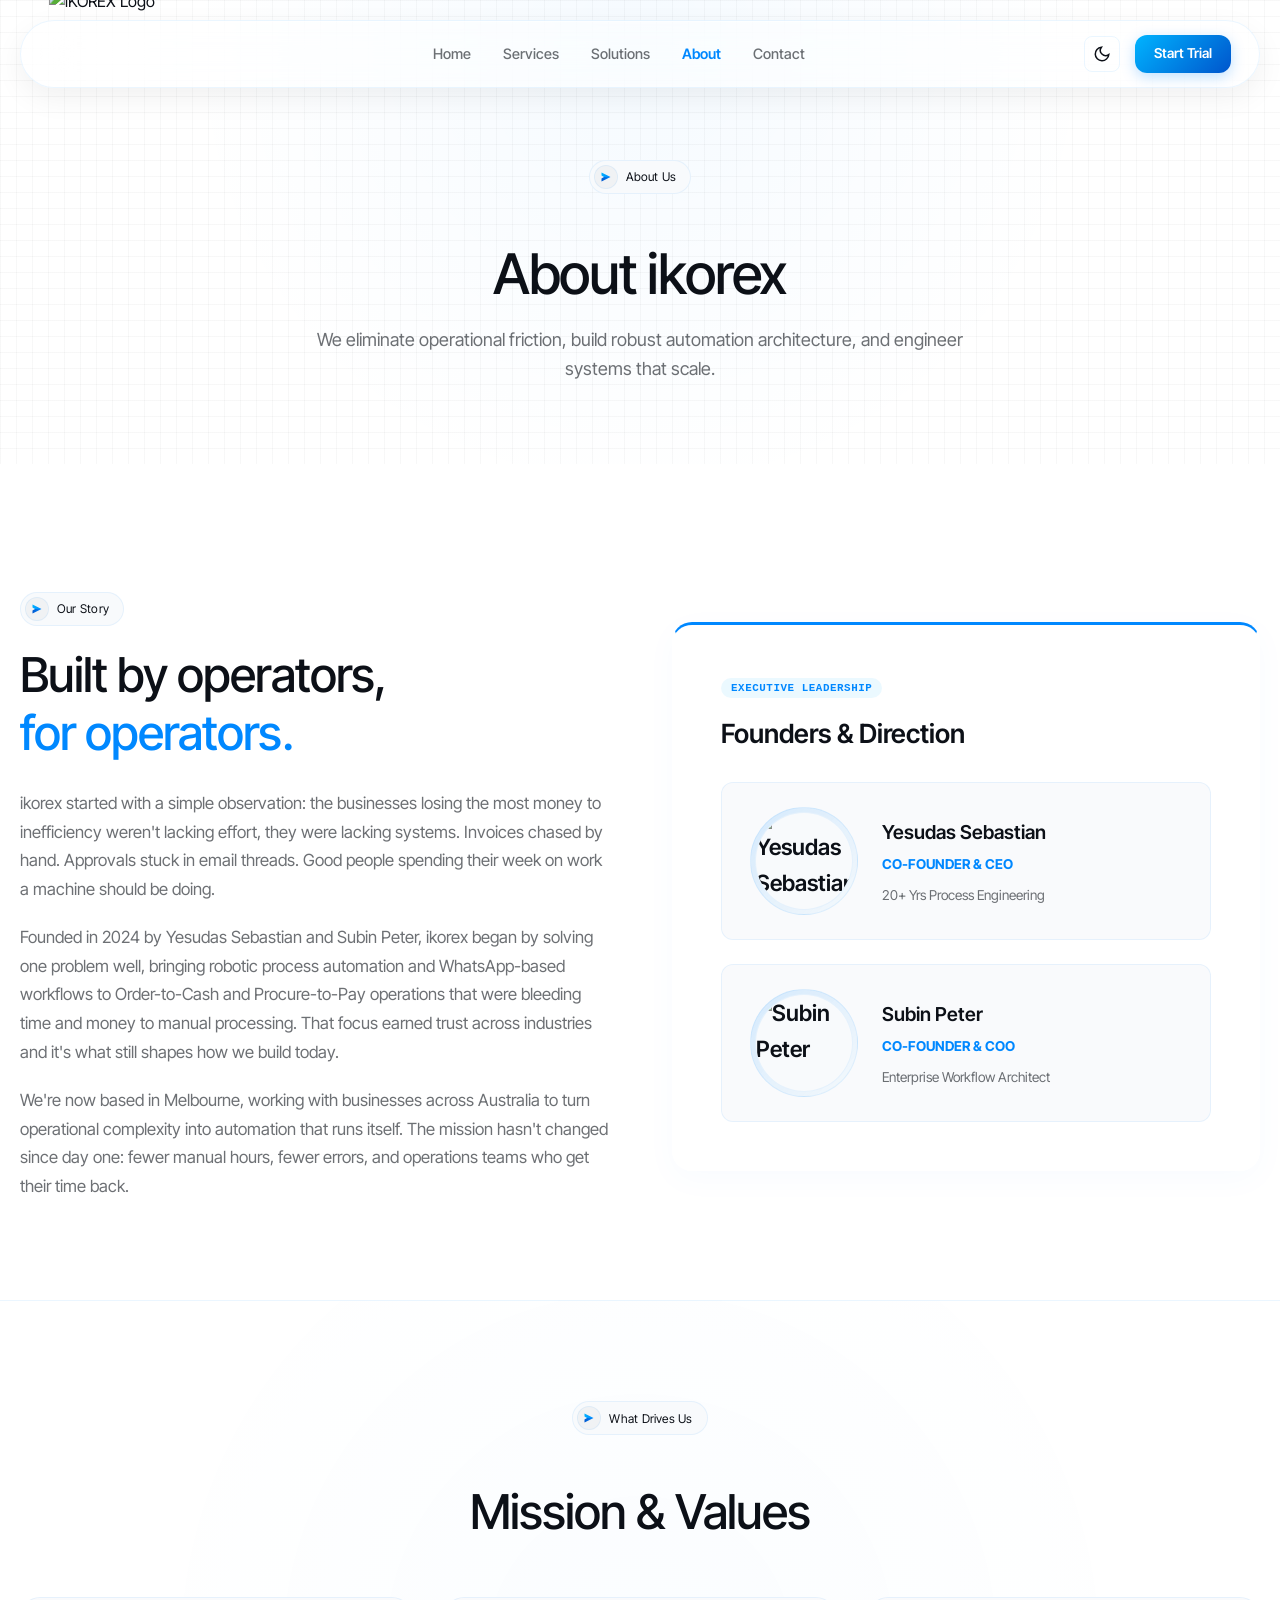
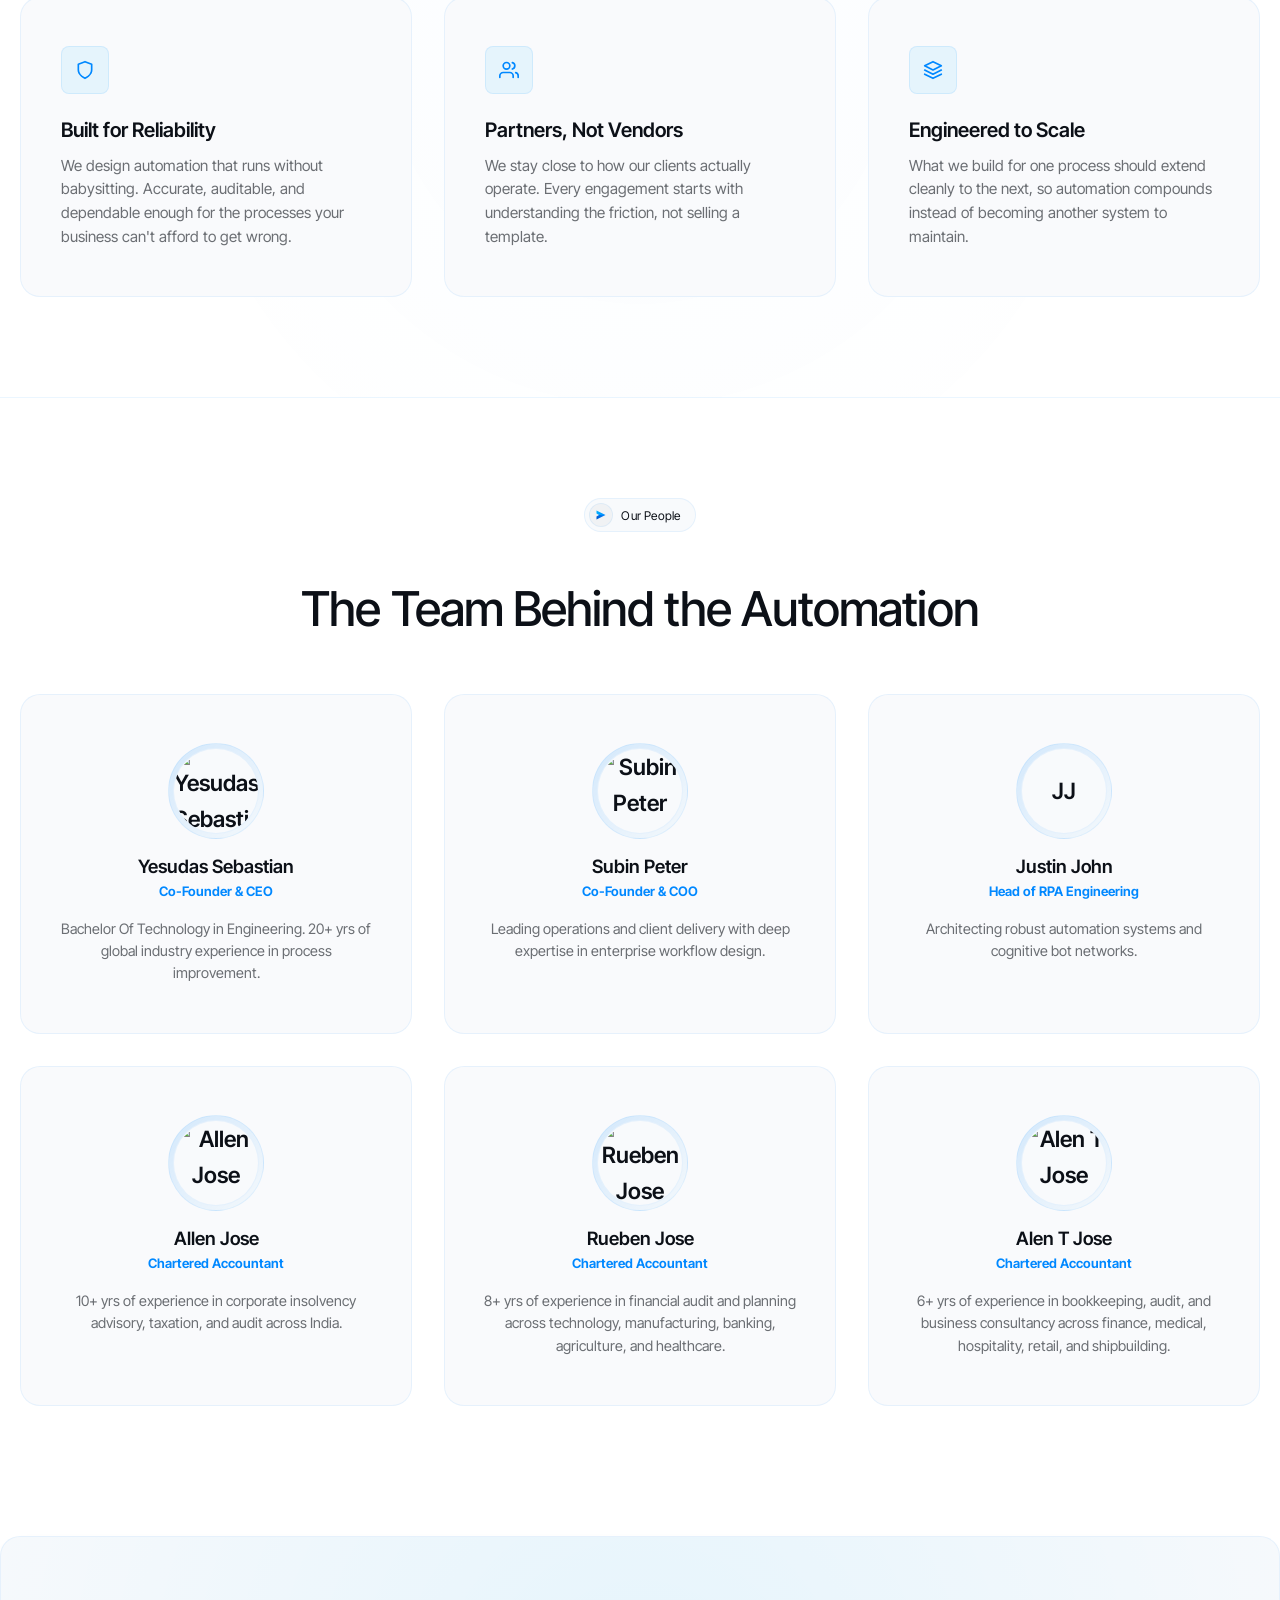
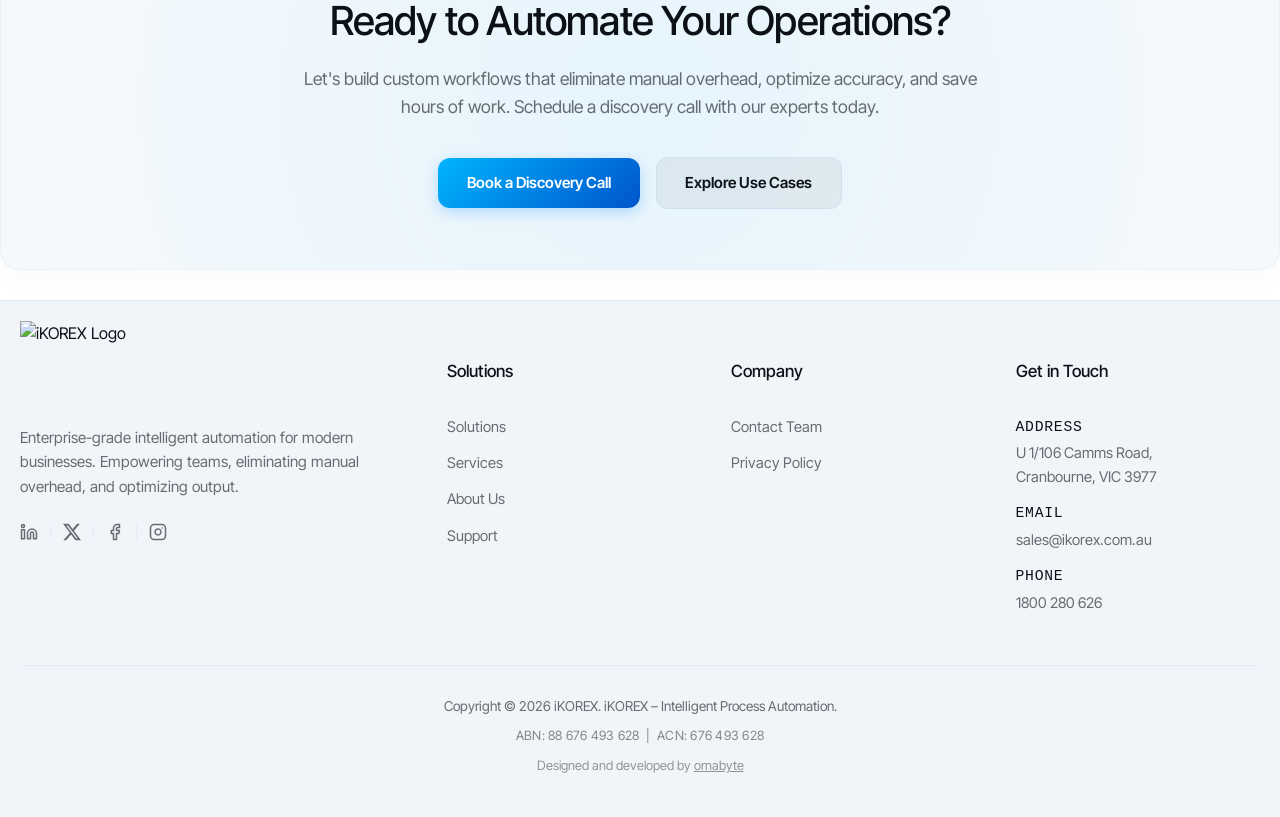
==== about.html @ c31c1534 "social linkes added" ====
<!DOCTYPE html>
<html lang="en">

<head>
  <meta charset="UTF-8">
  <meta name="viewport" content="width=device-width, initial-scale=1.0">
  <title>iKOREX | About Us</title>
  <meta name="description"
    content="Discover ikorex's mission, values, and the expert engineering and accounting team building next-generation operational automation in Melbourne.">

  <!-- Inter Tight & Google Fonts -->
  <link rel="preconnect" href="https://fonts.googleapis.com">
  <link rel="preconnect" href="https://fonts.gstatic.com" crossorigin>
  <link
    href="https://fonts.googleapis.com/css2?family=Inter+Tight:ital,wght@0,100..900;1,100..900&family=IBM+Plex+Mono:wght@300;400;500;600;700&display=swap"
    rel="stylesheet">

  <!-- Global Stylesheet -->
  <link rel="stylesheet" href="style.css">
</head>

<body class="antialiased">
  <script>
    (function() {
      try {
        const theme = localStorage.getItem('theme');
        if (theme === 'dark') {
          document.body.classList.add('dark-theme');
        }
      } catch (e) {}
    })();
  </script>

  <!-- Navigation Bar -->
  <header class="navbar">
    <div class="navbar-container">
      <a href="index.html" class="logo">
        <img class="logo-img" src="logo.png" alt="iKOREX Logo">
      </a>

      <!-- Nav Links -->
      <nav class="nav-links">
        <a href="index.html#hero">Home</a>
        <a href="services.html">Services</a>
        <a href="solutions.html">Solutions</a>
        <a href="about.html" class="active">About</a>
        <a href="contact.html">Contact</a>
        <div class="mobile-cta">
          <a href="index.html#get-started" class="btn btn-primary btn-sm">Start Trial</a>
        </div>
      </nav>

      <!-- Right CTA & Theme Toggle -->
      <div class="nav-cta">
        <button class="theme-toggle-btn" id="themeToggleBtn" aria-label="Toggle theme">
          <svg class="sun-icon" viewBox="0 0 24 24" width="18" height="18" fill="none" stroke="currentColor"
            stroke-width="2">
            <circle cx="12" cy="12" r="5"></circle>
            <line x1="12" y1="1" x2="12" y2="3"></line>
            <line x1="12" y1="21" x2="12" y2="23"></line>
            <line x1="4.22" y1="4.22" x2="5.64" y2="5.64"></line>
            <line x1="18.36" y1="18.36" x2="19.78" y2="19.78"></line>
            <line x1="1" y1="12" x2="3" y2="12"></line>
            <line x1="21" y1="12" x2="23" y2="12"></line>
            <line x1="4.22" y1="19.78" x2="5.64" y2="18.36"></line>
            <line x1="18.36" y1="5.64" x2="19.78" y2="4.22"></line>
          </svg>
          <svg class="moon-icon" viewBox="0 0 24 24" width="18" height="18" fill="none" stroke="currentColor"
            stroke-width="2">
            <path d="M21 12.79A9 9 0 1 1 11.21 3 7 7 0 0 0 21 12.79z"></path>
          </svg>
        </button>
        <a href="index.html#get-started" class="btn btn-primary btn-sm">Start Trial</a>
      </div>

      <!-- Mobile menu trigger -->
      <button class="mobile-menu-btn" aria-label="Toggle menu" id="mobileMenuBtn">
        <svg viewBox="0 0 24 24" width="24" height="24" fill="none" stroke="currentColor" stroke-width="2">
          <line x1="3" y1="12" x2="21" y2="12"></line>
          <line x1="3" y1="6" x2="21" y2="6"></line>
          <line x1="3" y1="18" x2="21" y2="18"></line>
        </svg>
      </button>
    </div>
  </header>

  <!-- Section 1: Intro Page Header -->
  <section class="about-hero-section"
    style="padding: 160px 20px 80px 20px; text-align: center; position: relative; overflow: hidden; background: radial-gradient(circle at 50% 10%, rgba(0, 136, 255, 0.04) 0%, transparent 60%);">
    <div class="grid-overlay"></div>
    <div class="section-container" style="position: relative; z-index: 2;">
      <!-- Custom Badge -->
      <div style="margin-bottom: 24px;">
        <div class="custom-badge">
          <span class="badge-icon-wrapper">
            <svg viewBox="0 0 24 24" fill="none" class="badge-svg">
              <defs>
                <linearGradient id="logo-icon-grad-top-about" x1="3" y1="3" x2="21" y2="12"
                  gradientUnits="userSpaceOnUse">
                  <stop offset="0%" stop-color="#00b4ff" />
                  <stop offset="100%" stop-color="#0088ff" />
                </linearGradient>
                <linearGradient id="logo-icon-grad-bottom-about" x1="3" y1="21" x2="21" y2="12"
                  gradientUnits="userSpaceOnUse">
                  <stop offset="0%" stop-color="#0055cc" />
                  <stop offset="100%" stop-color="#0088ff" />
                </linearGradient>
              </defs>
              <path d="M3 3 L21 12 L8 12 L3 9 Z" fill="url(#logo-icon-grad-top-about)" />
              <path d="M3 21 L21 12 L8 12 L3 15 Z" fill="url(#logo-icon-grad-bottom-about)" />
            </svg>
          </span>
          <span class="badge-text">About Us</span>
        </div>
      </div>
      <h1 class="section-title"
        style="margin: 0 auto 20px auto; font-size: 3.5rem; line-height: 1.15; max-width: 900px;">About ikorex</h1>
      <p class="section-subtitle" style="max-width: 680px; margin: 0 auto; font-size: 1.125rem; line-height: 1.6;">
        We eliminate operational friction, build robust automation architecture, and engineer systems that scale.
      </p>
    </div>
  </section>

  <!-- Section 2: Our Story (2-Column Layout) -->
  <section class="story-section" style="padding: 80px 20px 100px 20px;">
    <div class="section-container story-split-grid">
      <!-- Left Column: Story text -->
      <div>
        <div class="custom-badge" style="margin-bottom: 20px;">
          <span class="badge-icon-wrapper">
            <svg viewBox="0 0 24 24" fill="none" class="badge-svg">
              <path d="M3 3 L21 12 L8 12 L3 9 Z" fill="url(#logo-icon-grad-top-about)" />
              <path d="M3 21 L21 12 L8 12 L3 15 Z" fill="url(#logo-icon-grad-bottom-about)" />
            </svg>
          </span>
          <span class="badge-text">Our Story</span>
        </div>
        <h2 class="section-title" style="margin-bottom: 28px; text-align: left; font-size: 3rem; line-height: 1.2;">
          Built by operators,<br><span class="highlight-blue">for operators.</span>
        </h2>
        <p style="font-size: 1.05rem; line-height: 1.7; color: var(--text-muted); margin-bottom: 20px;">
          ikorex started with a simple observation: the businesses losing the most money to inefficiency weren't lacking
          effort, they were lacking systems. Invoices chased by hand. Approvals stuck in email threads. Good people
          spending their week on work a machine should be doing.
        </p>
        <p style="font-size: 1.05rem; line-height: 1.7; color: var(--text-muted); margin-bottom: 20px;">
          Founded in 2024 by Yesudas Sebastian and Subin Peter, ikorex began by solving one problem well, bringing
          robotic process automation and WhatsApp-based workflows to Order-to-Cash and Procure-to-Pay operations that
          were bleeding time and money to manual processing. That focus earned trust across industries and it's what
          still shapes how we build today.
        </p>
        <p style="font-size: 1.05rem; line-height: 1.7; color: var(--text-muted); margin-bottom: 0;">
          We're now based in Melbourne, working with businesses across Australia to turn operational complexity into
          automation that runs itself. The mission hasn't changed since day one: fewer manual hours, fewer errors, and
          operations teams who get their time back.
        </p>
      </div>

      <!-- Right Column: Founders card widget -->
      <div class="founders-widget-card">
        <div style="margin-bottom: 20px;">
          <span class="status-badge success"
            style="font-size: 0.68rem; font-weight: 700; letter-spacing: 0.05em; padding: 4px 10px; border-radius: 50px; background-color: var(--accent-blue-glow); color: var(--accent-orange); text-transform: uppercase;">
            Executive Leadership
          </span>
        </div>
        <h3 class="founders-widget-title">Founders & Direction</h3>
        <div class="founders-list">
          <!-- Founder 1 -->
          <div class="founder-row-item">
            <div class="avatar-ring-wrapper">
              <div class="avatar-circle-inner" style="overflow: hidden; padding: 0;">
                <img src="assets/images/Team/yesudas_sebastian.jpg" alt="Yesudas Sebastian"
                  style="width: 100%; height: 100%; object-fit: cover;">
              </div>
            </div>
            <div class="founder-info">
              <div class="founder-name">Yesudas Sebastian</div>
              <div class="founder-role">Co-Founder & CEO</div>
              <div class="founder-desc-meta">20+ Yrs Process Engineering</div>
            </div>
          </div>
          <!-- Founder 2 -->
          <div class="founder-row-item">
            <div class="avatar-ring-wrapper">
              <div class="avatar-circle-inner" style="overflow: hidden; padding: 0;">
                <img src="assets/images/Team/subin_peter.png" alt="Subin Peter"
                  style="width: 100%; height: 100%; object-fit: cover;">
              </div>
            </div>
            <div class="founder-info">
              <div class="founder-name">Subin Peter</div>
              <div class="founder-role">Co-Founder & COO</div>
              <div class="founder-desc-meta">Enterprise Workflow Architect</div>
            </div>
          </div>
        </div>
      </div>
    </div>
  </section>

  <!-- Section 3: Mission & Values -->
  <section class="values-section"
    style="padding: 100px 20px; background: radial-gradient(circle at 50% 50%, rgba(0, 136, 255, 0.02) 0%, transparent 70%); border-top: 1px solid var(--border-color); border-bottom: 1px solid var(--border-color);">
    <div class="section-container">
      <div style="text-align: center; margin-bottom: 24px;">
        <div class="custom-badge">
          <span class="badge-icon-wrapper">
            <svg viewBox="0 0 24 24" fill="none" class="badge-svg">
              <path d="M3 3 L21 12 L8 12 L3 9 Z" fill="url(#logo-icon-grad-top-about)" />
              <path d="M3 21 L21 12 L8 12 L3 15 Z" fill="url(#logo-icon-grad-bottom-about)" />
            </svg>
          </span>
          <span class="badge-text">What Drives Us</span>
        </div>
      </div>
      <h2 class="section-title" style="text-align: center; margin: 0 auto 56px auto; font-size: 3rem; line-height: 1.2;">
        Mission & Values</h2>

      <div class="values-grid">
        <!-- Value 1 -->
        <div class="premium-value-card">
          <div class="value-icon-box">
            <!-- Shield icon -->
            <svg viewBox="0 0 24 24" width="20" height="20" fill="none" stroke="currentColor" stroke-width="2"
              stroke-linecap="round" stroke-linejoin="round">
              <path d="M12 22s8-4 8-10V5l-8-3-8 3v7c0 6 8 10 8 10z"></path>
            </svg>
          </div>
          <h3 class="value-card-title">Built for Reliability</h3>
          <p class="value-card-desc">We design automation that runs without babysitting. Accurate, auditable, and
            dependable enough for the processes your business can't afford to get wrong.</p>
        </div>

        <!-- Value 2 -->
        <div class="premium-value-card">
          <div class="value-icon-box">
            <!-- People icon -->
            <svg viewBox="0 0 24 24" width="20" height="20" fill="none" stroke="currentColor" stroke-width="2"
              stroke-linecap="round" stroke-linejoin="round">
              <path d="M17 21v-2a4 4 0 0 0-4-4H5a4 4 0 0 0-4 4v2"></path>
              <circle cx="9" cy="7" r="4"></circle>
              <path d="M23 21v-2a4 4 0 0 0-3-3.87"></path>
              <path d="M16 3.13a4 4 0 0 1 0 7.75"></path>
            </svg>
          </div>
          <h3 class="value-card-title">Partners, Not Vendors</h3>
          <p class="value-card-desc">We stay close to how our clients actually operate. Every engagement starts with
            understanding the friction, not selling a template.</p>
        </div>

        <!-- Value 3 -->
        <div class="premium-value-card">
          <div class="value-icon-box">
            <!-- Layers icon -->
            <svg viewBox="0 0 24 24" width="20" height="20" fill="none" stroke="currentColor" stroke-width="2"
              stroke-linecap="round" stroke-linejoin="round">
              <polygon points="12 2 2 7 12 12 22 7 12 2"></polygon>
              <polyline points="2 17 12 22 22 17"></polyline>
              <polyline points="2 12 12 17 22 12"></polyline>
            </svg>
          </div>
          <h3 class="value-card-title">Engineered to Scale</h3>
          <p class="value-card-desc">What we build for one process should extend cleanly to the next, so automation
            compounds instead of becoming another system to maintain.</p>
        </div>
      </div>
    </div>
  </section>

  <!-- Section 4: Team Section -->
  <section class="team-section" style="padding: 100px 20px 120px 20px;">
    <div class="section-container">
      <div style="text-align: center; margin-bottom: 24px;">
        <div class="custom-badge">
          <span class="badge-icon-wrapper">
            <svg viewBox="0 0 24 24" fill="none" class="badge-svg">
              <path d="M3 3 L21 12 L8 12 L3 9 Z" fill="url(#logo-icon-grad-top-about)" />
              <path d="M3 21 L21 12 L8 12 L3 15 Z" fill="url(#logo-icon-grad-bottom-about)" />
            </svg>
          </span>
          <span class="badge-text">Our People</span>
        </div>
      </div>
      <h2 class="section-title" style="text-align: center; margin: 0 auto 56px auto; font-size: 3rem; line-height: 1.2;">The
        Team Behind the Automation</h2>

      <div class="team-section-grid">
        <!-- Team Profile 1 -->
        <div class="premium-team-card">
          <div class="avatar-ring-wrapper">
            <div class="avatar-circle-inner" style="overflow: hidden; padding: 0;">
              <img src="assets/images/Team/yesudas_sebastian.jpg" alt="Yesudas Sebastian"
                style="width: 100%; height: 100%; object-fit: cover;">
            </div>
          </div>
          <h3 class="team-profile-name">Yesudas Sebastian</h3>
          <div class="team-profile-role">Co-Founder & CEO</div>
          <p class="team-profile-bio">Bachelor Of Technology in Engineering. 20+ yrs of global industry experience in
            process improvement.</p>
        </div>

        <!-- Team Profile 2 -->
        <div class="premium-team-card">
          <div class="avatar-ring-wrapper">
            <div class="avatar-circle-inner" style="overflow: hidden; padding: 0;">
              <img src="assets/images/Team/subin_peter.png" alt="Subin Peter"
                style="width: 100%; height: 100%; object-fit: cover;">
            </div>
          </div>
          <h3 class="team-profile-name">Subin Peter</h3>
          <div class="team-profile-role">Co-Founder & COO</div>
          <p class="team-profile-bio">Leading operations and client delivery with deep expertise in enterprise workflow
            design.</p>
        </div>

        <!-- Team Profile 3 -->
        <div class="premium-team-card">
          <div class="avatar-ring-wrapper">
            <div class="avatar-circle-inner">JJ</div>
          </div>
          <h3 class="team-profile-name">Justin John</h3>
          <div class="team-profile-role">Head of RPA Engineering</div>
          <p class="team-profile-bio">Architecting robust automation systems and cognitive bot networks.</p>
        </div>

        <!-- Team Profile 4 -->
        <div class="premium-team-card">
          <div class="avatar-ring-wrapper">
            <div class="avatar-circle-inner" style="overflow: hidden; padding: 0;">
              <img src="assets/images/Team/team_2.jpg" alt="Allen Jose"
                style="width: 100%; height: 100%; object-fit: cover;">
            </div>
          </div>
          <h3 class="team-profile-name">Allen Jose</h3>
          <div class="team-profile-role">Chartered Accountant</div>
          <p class="team-profile-bio">10+ yrs of experience in corporate insolvency advisory, taxation, and audit across
            India.</p>
        </div>

        <!-- Team Profile 5 -->
        <div class="premium-team-card">
          <div class="avatar-ring-wrapper">
            <div class="avatar-circle-inner" style="overflow: hidden; padding: 0;">
              <img src="assets/images/Team/team_3.jpg" alt="Rueben Jose"
                style="width: 100%; height: 100%; object-fit: cover;">
            </div>
          </div>
          <h3 class="team-profile-name">Rueben Jose</h3>
          <div class="team-profile-role">Chartered Accountant</div>
          <p class="team-profile-bio">8+ yrs of experience in financial audit and planning across technology,
            manufacturing, banking, agriculture, and healthcare.</p>
        </div>

        <!-- Team Profile 6 -->
        <div class="premium-team-card">
          <div class="avatar-ring-wrapper">
            <div class="avatar-circle-inner" style="overflow: hidden; padding: 0;">
              <img src="assets/images/Team/team_1.jpg" alt="Alen T Jose"
                style="width: 100%; height: 100%; object-fit: cover;">
            </div>
          </div>
          <h3 class="team-profile-name">Alen T Jose</h3>
          <div class="team-profile-role">Chartered Accountant</div>
          <p class="team-profile-bio">6+ yrs of experience in bookkeeping, audit, and business consultancy across
            finance, medical, hospitality, retail, and shipbuilding.</p>
        </div>
      </div>
    </div>
  </section>

  <!-- CTA Section -->
  <section class="cta-section" id="get-started">
    <div class="section-container">
      <div class="cta-card">
        <div class="cta-glow"></div>
        <div class="cta-content">
          <h2 class="cta-title">Ready to Automate Your Operations?</h2>
          <p class="cta-description">Let's build custom workflows that eliminate manual overhead, optimize accuracy, and
            save hours of work. Schedule a discovery call with our experts today.</p>
          <div class="cta-actions">
            <a href="contact.html" class="btn btn-primary">Book a Discovery Call</a>
            <a href="solutions.html" class="btn btn-secondary">Explore Use Cases</a>
          </div>
        </div>
      </div>
    </div>
  </section>

  <!-- Footer -->
  <footer class="footer" id="contact">
    <div class="section-container footer-grid">
      <div class="footer-brand">
        <a href="index.html" class="logo">
          <img class="logo-img" src="logo.png" alt="iKOREX Logo">
        </a>
        <p class="brand-desc">Enterprise-grade intelligent automation for modern businesses. Empowering teams,
          eliminating manual overhead, and optimizing output.</p>
        <div class="footer-socials">
          <a href="https://www.linkedin.com/company/ikorex/" class="social-link" target="_blank" rel="noopener noreferrer" aria-label="LinkedIn">
            <svg viewBox="0 0 24 24" width="18" height="18" fill="none" stroke="currentColor" stroke-width="2"
              stroke-linecap="round" stroke-linejoin="round">
              <path d="M16 8a6 6 0 0 1 6 6v7h-4v-7a2 2 0 0 0-2-2 2 2 0 0 0-2 2v7h-4v-7a6 6 0 0 1 6-6z"></path>
              <rect x="2" y="9" width="4" height="12"></rect>
              <circle cx="4" cy="4" r="2"></circle>
            </svg>
          </a>
          <div class="social-divider"></div>
          <a href="#" class="social-link" aria-label="X">
            <svg viewBox="0 0 16 16" width="18" height="18" fill="currentColor">
              <path
                d="M12.6.75h2.454l-5.36 6.142L16 15.25h-4.937l-3.867-5.07-4.425 5.07H.316l5.733-6.57L0 .75h5.063l3.495 4.633L12.601.75Zm-.86 13.028h1.36L4.323 2.145H2.865z">
              </path>
            </svg>
          </a>
          <div class="social-divider"></div>
          <a href="https://www.facebook.com/profile.php?id=61592559665178" class="social-link" target="_blank" rel="noopener noreferrer" aria-label="Facebook">
            <svg viewBox="0 0 24 24" width="18" height="18" fill="none" stroke="currentColor" stroke-width="2"
              stroke-linecap="round" stroke-linejoin="round">
              <path d="M18 2h-3a5 5 0 0 0-5 5v3H7v4h3v8h4v-8h3l1-4h-4V7a1 1 0 0 1 1-1h3z"></path>
            </svg>
          </a>
          <div class="social-divider"></div>
          <a href="https://www.instagram.com/ikorex_automation/" class="social-link" target="_blank" rel="noopener noreferrer" aria-label="Instagram">
            <svg viewBox="0 0 24 24" width="18" height="18" fill="none" stroke="currentColor" stroke-width="2"
              stroke-linecap="round" stroke-linejoin="round">
              <rect x="2" y="2" width="20" height="20" rx="5" ry="5"></rect>
              <path d="M16 11.37A4 4 0 1 1 12.63 8 4 4 0 0 1 16 11.37z"></path>
              <line x1="17.5" y1="6.5" x2="17.51" y2="6.5"></line>
            </svg>
          </a>
        </div>
      </div>
      <div class="footer-links">
        <div class="link-group">
          <h4>Solutions</h4>
          <a href="solutions.html">Solutions</a>
          <a href="services.html">Services</a>
          <a href="about.html">About Us</a>
          <a href="contact.html">Support</a>
        </div>
        <div class="link-group">
          <h4>Company</h4>
          <a href="contact.html">Contact Team</a>
          <a href="#">Privacy Policy</a>
        </div>
        <div class="link-group">
          <h4>Get in Touch</h4>
          <div class="contact-item">
            <span class="footer-label">Address</span>
            <span>U 1/106 Camms Road,<br>Cranbourne, VIC 3977</span>
          </div>
          <div class="contact-item">
            <span class="footer-label">Email</span>
            <a href="mailto:sales@ikorex.com.au">sales@ikorex.com.au</a>
          </div>
          <div class="contact-item">
            <span class="footer-label">Phone</span>
            <a href="tel:1800280626">1800 280 626</a>
          </div>
        </div>
      </div>
    </div>
    <div class="footer-bottom section-container">
      <p>Copyright &copy; 2026 iKOREX. iKOREX &ndash; Intelligent Process Automation.</p>
      <p style="font-size: 0.8rem; opacity: 0.8; letter-spacing: 0.02em;">ABN: 88 676 493 628 &nbsp;|&nbsp; ACN: 676 493 628</p>
      <p style="font-size: 0.8rem; opacity: 0.7; margin-top: 2px;">Designed and developed by <a href="https://www.ornabyte.com" target="_blank" rel="noopener noreferrer" style="color: inherit; text-decoration: underline;">ornabyte</a></p>
    </div>
  </footer>

  <!-- Theme and Custom JavaScript -->
  <script src="main.js"></script>
</body>

</html>
---- style.css ----
/* Modern Premium Styling - ElevenLabs Aesthetic */

:root {
  /* Color Palette */
  --bg-primary: #ffffff;
  --bg-secondary: #f8fafc;
  --bg-card: rgba(248, 250, 252, 0.85);
  --bg-navbar: rgba(255, 255, 255, 0.55);
  --bg-footer: #f1f5f9;
  --border-color: rgba(0, 136, 255, 0.08);
  --border-color-hover: rgba(0, 136, 255, 0.18);
  
  --text-main: #0c1017;
  --text-muted: rgba(12, 16, 23, 0.60);
  
  /* Accent Colors */
  --accent-orange: #0088ff;
  --accent-orange-hover: #0066ee;
  --accent-blue: #00b4ff;
  --accent-blue-glow: rgba(0, 180, 255, 0.08);
  --accent-green: #10b981;
  --accent-green-bg: rgba(16, 185, 129, 0.05);
  --accent-red: #ef4444;
  --accent-red-bg: rgba(239, 68, 68, 0.05);
  
  --bg-console-row: rgba(12, 16, 23, 0.02);
  --border-console-row: rgba(12, 16, 23, 0.04);
  --btn-sec-bg: rgba(12, 16, 23, 0.05);

  /* Brand Gradient */
  --brand-grad: linear-gradient(135deg, #00b4ff 0%, #0055cc 100%);

  /* Fonts */
  --font-sans: "Inter Tight", ui-sans-serif, system-ui, sans-serif, "Apple Color Emoji", "Segoe UI Emoji", "Segoe UI Symbol", "Noto Color Emoji";
  --font-mono: ui-monospace, SFMono-Regular, Menlo, Monaco, Consolas, "Liberation Mono", "Courier New", monospace;
  
  /* Sizing and Offsets */
  --nav-height: 80px;
  --max-width: 1290px;
  --radius-lg: 20px;
  --radius-md: 12px;
  --radius-sm: 8px;

  /* Typography System */
  --text-heading-1: 4.25rem;
  --text-heading-1--line-height: 110%;
  --text-heading-2: 3.25rem;
  --text-heading-2--line-height: 120%;
  --text-heading-3: 2.5rem;
  --text-heading-3--line-height: 120%;
  --text-heading-4: 2rem;
  --text-heading-4--line-height: 130%;
  --text-heading-5: 1.5rem;
  --text-heading-5--line-height: 140%;
  --text-heading-6: 1.25rem;
  --text-heading-6--line-height: 140%;
  --text-tagline-1: 1rem;
  --text-tagline-1--line-height: 150%;
  --text-tagline-2: .875rem;
  --text-tagline-2--line-height: 150%;
  --text-tagline-3: .75rem;
  --text-tagline-3--line-height: 150%;
  --text-tagline-new: 1.125rem;
  --text-tagline-new--line-height: 150%;
}

body.dark-theme {
  --bg-primary: #06080c;
  --bg-secondary: #0b0e14;
  --bg-card: rgba(15, 22, 36, 0.60);
  --bg-navbar: rgba(6, 8, 12, 0.55);
  --bg-footer: #030508;
  --border-color: rgba(255, 255, 255, 0.06);
  --border-color-hover: rgba(255, 255, 255, 0.15);
  
  --text-main: #fcfcfd;
  --text-muted: rgba(252, 252, 253, 0.60);
  
  --accent-orange: #0088ff;
  --accent-orange-hover: #0066ee;
  --accent-blue: #00b4ff;
  --accent-blue-glow: rgba(0, 180, 255, 0.15);
  --accent-green-bg: rgba(16, 185, 129, 0.08);
  --accent-red-bg: rgba(239, 68, 68, 0.08);
 
  --bg-console-row: rgba(255, 255, 255, 0.02);
  --border-console-row: rgba(255, 255, 255, 0.03);
  --btn-sec-bg: rgba(255, 255, 255, 0.05);
  --brand-grad: linear-gradient(135deg, #00b4ff 0%, #0055cc 100%);
}

/* Reset and Base Styles */
* {
  box-sizing: border-box;
  margin: 0;
  padding: 0;
  scroll-behavior: smooth;
}

body {
  background-color: var(--bg-primary);
  color: var(--text-main);
  font-family: var(--font-sans);
  line-height: 1.6;
  overflow-x: hidden;
  -webkit-font-smoothing: antialiased;
}

/* Typography Utilities */
h1, .h1 {
  font-size: var(--text-heading-1);
  line-height: var(--text-heading-1--line-height);
  font-weight: 500;
  color: var(--text-main);
}

h2, .h2 {
  font-size: var(--text-heading-2);
  line-height: var(--text-heading-2--line-height);
  font-weight: 400;
  color: var(--text-main);
}

h3, .h3 {
  font-size: var(--text-heading-3);
  line-height: var(--text-heading-3--line-height);
  font-weight: 400;
  color: var(--text-main);
}

h4, .h4 {
  font-size: var(--text-heading-4);
  line-height: var(--text-heading-4--line-height);
  font-weight: 500;
  color: var(--text-main);
}

h5, .h5 {
  font-size: var(--text-heading-5);
  line-height: var(--text-heading-5--line-height);
  font-weight: 500;
  color: var(--text-main);
}

h6, .h6 {
  font-size: var(--text-heading-6);
  line-height: var(--text-heading-6--line-height);
  font-weight: 500;
  color: var(--text-main);
}

.tagline-1 {
  font-size: var(--text-tagline-1);
  line-height: var(--text-tagline-1--line-height);
}

.tagline-2 {
  font-size: var(--text-tagline-2);
  line-height: var(--text-tagline-2--line-height);
}

.tagline-3 {
  font-size: var(--text-tagline-3);
  line-height: var(--text-tagline-3--line-height);
}

.tagline-new {
  font-size: var(--text-tagline-new);
  line-height: var(--text-tagline-new--line-height);
}

a {
  color: inherit;
  text-decoration: none;
}

/* Section Common Styles */
section {
  padding: 100px 20px;
  position: relative;
}

.section-container {
  max-width: var(--max-width);
  margin: 0 auto;
  position: relative;
  z-index: 2;
}

/* Custom Outlined Pill Badges */
.custom-badge {
  display: inline-flex;
  align-items: center;
  gap: 8px;
  border: 1px solid var(--border-color);
  background-color: var(--bg-secondary);
  padding: 4px 14px 4px 4px;
  border-radius: 9999px;
  margin-bottom: 1.5rem;
  transition: border-color 0.25s ease;
}

.custom-badge:hover {
  border-color: var(--border-color-hover);
}

.badge-icon-wrapper {
  background-color: rgba(26, 26, 28, 0.03);
  border: 1px solid var(--border-color);
  display: flex;
  width: 24px;
  height: 24px;
  align-items: center;
  justify-content: center;
  border-radius: 50%;
  transition: all 0.3s ease;
}

body.dark-theme .badge-icon-wrapper {
  background-color: rgba(255, 255, 255, 0.05);
}

.badge-svg {
  width: 12px;
  height: 12px;
}

.badge-text {
  font-family: var(--font-sans);
  font-size: var(--text-tagline-3);
  font-weight: 400;
  color: var(--text-main);
  letter-spacing: 0.02em;
}

.section-title {
  font-size: var(--text-heading-2);
  font-weight: 500;
  line-height: var(--text-heading-2--line-height);
  letter-spacing: -0.02em;
  margin-bottom: 1.5rem;
  max-width: 800px;
}

.section-subtitle {
  font-size: 1.2rem;
  color: var(--text-muted);
  margin-bottom: 3.5rem;
  max-width: 600px;
}

/* Buttons */
.btn {
  display: inline-flex;
  align-items: center;
  justify-content: center;
  padding: 0.8rem 1.8rem;
  font-size: 0.95rem;
  font-weight: 600;
  border-radius: var(--radius-md);
  transition: all 0.25s ease;
  cursor: pointer;
  border: none;
  font-family: var(--font-sans);
}

.btn-primary {
  background: var(--brand-grad);
  color: #fff;
  box-shadow: 0 4px 14px rgba(0, 136, 255, 0.25);
}

.btn-primary:hover {
  filter: brightness(1.15);
  transform: translateY(-2px);
  box-shadow: 0 6px 20px rgba(0, 136, 255, 0.35);
}

.btn-secondary {
  background-color: var(--btn-sec-bg);
  color: var(--text-main);
  border: 1px solid var(--border-color);
}

.btn-secondary:hover {
  background-color: rgba(12, 16, 23, 0.08);
  border-color: var(--border-color-hover);
}
body.dark-theme .btn-secondary:hover {
  background-color: rgba(255, 255, 255, 0.08);
}

.btn-outline {
  background-color: transparent;
  color: var(--text-main);
  border: 1px solid var(--border-color);
}

.btn-outline:hover {
  background-color: var(--btn-sec-bg);
  border-color: var(--border-color-hover);
}

.btn-orange {
  background: var(--brand-grad);
  color: #fff;
  box-shadow: 0 4px 14px rgba(0, 136, 255, 0.20);
}

.btn-orange:hover {
  filter: brightness(1.15);
  transform: translateY(-2px);
}

.btn-sm {
  padding: 0.5rem 1.2rem;
  font-size: 0.85rem;
}

.btn-large {
  padding: 1rem 2.5rem;
  font-size: 1.05rem;
}

/* Header & Navbar */
.navbar {
  position: fixed;
  top: 20px;
  left: 50%;
  transform: translateX(-50%);
  width: calc(100% - 40px);
  max-width: var(--max-width);
  height: 68px;
  background-color: var(--bg-navbar);
  backdrop-filter: blur(24px) saturate(180%);
  -webkit-backdrop-filter: blur(24px) saturate(180%);
  border: 1px solid var(--border-color);
  border-radius: 9999px;
  z-index: 1000;
  display: flex;
  align-items: center;
  box-shadow: 0 10px 30px rgba(0, 0, 0, 0.06), inset 0 1px 0 rgba(255, 255, 255, 0.60);
  transition: all 0.3s ease;
}

body.dark-theme .navbar {
  box-shadow: 0 10px 30px rgba(0, 0, 0, 0.15), inset 0 1px 0 rgba(255, 255, 255, 0.05);
}

.navbar-container {
  width: 100%;
  max-width: var(--max-width);
  margin: 0 auto;
  padding: 0 28px;
  display: flex;
  align-items: center;
  justify-content: space-between;
}

.logo {
  display: flex;
  align-items: center;
}

.logo-img {
  height: 130px; /* Scaled up further to make it highly prominent and visible */
  width: auto;
  display: block;
  margin: -40px 0; /* Pull boundaries to center the enlarged logo within the navbar */
  transition: filter 0.3s ease;
  filter: none;
  mix-blend-mode: multiply;
}

body.dark-theme .logo-img {
  filter: invert(1) hue-rotate(180deg) brightness(1.2) contrast(1.1);
  mix-blend-mode: screen;
}

.nav-links {
  display: flex;
  align-items: center;
  gap: 2rem;
}

.nav-links a {
  font-size: 0.9rem;
  color: var(--text-muted);
  font-weight: 500;
  transition: color 0.25s ease;
  position: relative;
}

.nav-links a:hover {
  color: var(--text-main);
}

.nav-links a.active {
  color: var(--accent-orange);
  font-weight: 600;
}

.nav-cta {
  display: flex;
  align-items: center;
  gap: 10px;
}

.mobile-cta {
  display: none;
}

/* Theme Toggle Button */
.theme-toggle-btn {
  background: none;
  border: 1px solid var(--border-color);
  color: var(--text-main);
  padding: 8px;
  border-radius: var(--radius-sm);
  cursor: pointer;
  display: flex;
  align-items: center;
  justify-content: center;
  transition: all 0.25s ease;
  outline: none;
  margin-right: 5px;
}

.theme-toggle-btn:hover {
  background-color: rgba(12, 16, 23, 0.04);
  border-color: var(--border-color-hover);
}

body.dark-theme .theme-toggle-btn:hover {
  background-color: rgba(255, 255, 255, 0.05);
}

body:not(.dark-theme) .theme-toggle-btn .sun-icon {
  display: none;
}

body.dark-theme .theme-toggle-btn .moon-icon {
  display: none;
}

/* Mobile Menu Button */
.mobile-menu-btn {
  display: none;
  background: none;
  border: none;
  color: var(--text-main);
  cursor: pointer;
}

/* Hero Section */
.hero-section {
  padding-top: calc(var(--nav-height) + 60px);
  background: radial-gradient(circle at 80% 20%, rgba(59, 130, 246, 0.08) 0%, transparent 50%),
              radial-gradient(circle at 10% 80%, rgba(249, 115, 22, 0.05) 0%, transparent 40%);
}

.hero-grid {
  display: grid;
  grid-template-columns: 1.1fr 0.9fr;
  gap: 60px;
  align-items: center;
}

.hero-title {
  font-size: var(--text-heading-1);
  font-weight: 500;
  line-height: var(--text-heading-1--line-height);
  letter-spacing: -0.03em;
  margin-bottom: 1.5rem;
}

.hero-description {
  font-size: clamp(1rem, 2vw, 1.15rem);
  color: var(--text-muted);
  margin-bottom: 2rem;
  max-width: 580px;
}

.hero-checklist {
  list-style: none;
  margin-bottom: 2.5rem;
  display: flex;
  flex-direction: column;
  gap: 0.8rem;
}

.hero-checklist li {
  display: flex;
  align-items: center;
  gap: 12px;
  font-size: 1.05rem;
}

.check-icon {
  color: var(--accent-blue);
  flex-shrink: 0;
}

.hero-actions {
  display: flex;
  align-items: center;
  gap: 15px;
  flex-wrap: wrap;
}

/* Hero Visual & Automation Console */
.hero-visual {
  position: relative;
  display: flex;
  justify-content: center;
}

.hero-video-container {
  width: 100%;
  max-width: 540px;
  background-color: var(--bg-card);
  border: 1px solid var(--border-color);
  border-radius: var(--radius-lg);
  padding: 10px;
  box-shadow: 0 20px 40px rgba(0, 0, 0, 0.35);
  backdrop-filter: blur(12px);
  -webkit-backdrop-filter: blur(12px);
  position: relative;
  z-index: 3;
  transition: transform 0.4s cubic-bezier(0.16, 1, 0.3, 1), border-color 0.4s ease, box-shadow 0.4s ease;
  overflow: hidden;
}

.hero-video-container:hover {
  transform: translateY(-8px) scale(1.02);
  border-color: var(--accent-blue);
  box-shadow: 0 30px 60px rgba(0, 180, 255, 0.15);
}

.hero-video-element {
  width: 100%;
  height: auto;
  display: block;
  border-radius: calc(var(--radius-lg) - 8px);
  object-fit: cover;
}

.hero-outline-wrapper {
  position: relative;
  width: 100%;
  max-width: 580px;
  display: flex;
  align-items: center;
  justify-content: center;
  z-index: 3;
}

.hero-outline-svg {
  width: 100%;
  height: auto;
  overflow: visible;
}

/* Base Node Colors & Glows */
.diagram-bg-line {
  stroke: var(--border-color);
  stroke-width: 1.5;
}

.diagram-accent-blue {
  stroke: var(--accent-blue);
}

.diagram-accent-blue-glow {
  stroke: var(--accent-blue);
  filter: drop-shadow(0 0 8px rgba(0, 180, 255, 0.6));
}

.diagram-accent-cyan {
  stroke: #0088ff;
}

.diagram-node-fill {
  fill: var(--bg-card);
  stroke: var(--border-color);
}

.diagram-node-fill:hover {
  stroke: var(--accent-blue);
}

.diagram-text {
  font-family: var(--font-sans);
  font-size: 11px;
  fill: var(--text-main);
  font-weight: 500;
}

.diagram-text-muted {
  font-family: var(--font-sans);
  font-size: 10px;
  fill: var(--text-muted);
}

/* Animations */
.anim-flow-line {
  stroke-dasharray: 6, 12;
  animation: flow 20s linear infinite;
}

.anim-flow-fast {
  stroke-dasharray: 4, 8;
  animation: flow 10s linear infinite;
}

@keyframes flow {
  to {
    stroke-dashoffset: -400;
  }
}

.anim-pulse-node {
  animation: svg-pulse 2s infinite ease-in-out;
  transform-origin: center;
}

@keyframes svg-pulse {
  0%, 100% {
    r: 3px;
    opacity: 0.6;
  }
  50% {
    r: 6px;
    opacity: 1;
  }
}

.anim-rotate-clockwise {
  animation: spin-clockwise 25s linear infinite;
  transform-origin: 300px 250px;
}

@keyframes spin-clockwise {
  to {
    transform: rotate(360deg);
  }
}

.anim-rotate-counter {
  animation: spin-counter 18s linear infinite;
  transform-origin: 300px 250px;
}

@keyframes spin-counter {
  to {
    transform: rotate(-360deg);
  }
}

.anim-float-task-1 {
  animation: task-float-1 5s ease-in-out infinite;
}

.anim-float-task-2 {
  animation: task-float-2 6s ease-in-out infinite;
  animation-delay: 1s;
}

.anim-float-task-3 {
  animation: task-float-3 5.5s ease-in-out infinite;
  animation-delay: 2s;
}

@keyframes task-float-1 {
  0%, 100% {
    transform: translateY(0px) translateX(0px) rotate(0deg);
  }
  50% {
    transform: translateY(-6px) translateX(-2px) rotate(1deg);
  }
}

@keyframes task-float-2 {
  0%, 100% {
    transform: translateY(0px) translateX(0px) rotate(0deg);
  }
  50% {
    transform: translateY(-8px) translateX(3px) rotate(-1.5deg);
  }
}

@keyframes task-float-3 {
  0%, 100% {
    transform: translateY(0px) translateX(0px) rotate(0deg);
  }
  50% {
    transform: translateY(-5px) translateX(-3px) rotate(0.8deg);
  }
}

.automation-console-card {
  width: 100%;
  max-width: 460px;
  background-color: var(--bg-card);
  border: 1px solid var(--border-color);
  border-radius: var(--radius-lg);
  padding: 24px;
  box-shadow: 0 20px 40px rgba(0, 0, 0, 0.35);
  backdrop-filter: blur(12px);
  -webkit-backdrop-filter: blur(12px);
  position: relative;
  z-index: 3;
}

.console-header {
  display: flex;
  align-items: center;
  justify-content: space-between;
  border-bottom: 1px solid var(--border-color);
  padding-bottom: 16px;
  margin-bottom: 20px;
}

.console-label {
  font-family: var(--font-mono);
  font-size: 0.75rem;
  letter-spacing: 0.1em;
  color: var(--text-muted);
  font-weight: 700;
}

.header-right {
  display: flex;
  align-items: center;
  gap: 8px;
}

.status-dot {
  width: 8px;
  height: 8px;
  border-radius: 50%;
  background-color: var(--accent-green);
}

.status-dot.pulsing {
  animation: pulse 1.8s infinite;
}

.status-text {
  font-size: 0.75rem;
  color: var(--text-muted);
  font-weight: 500;
}

.console-body {
  display: flex;
  flex-direction: column;
  gap: 12px;
  margin-bottom: 24px;
}

.console-row {
  display: flex;
  align-items: center;
  justify-content: space-between;
  padding: 12px 16px;
  background-color: var(--bg-console-row);
  border: 1px solid var(--border-console-row);
  border-radius: var(--radius-sm);
  transition: all 0.3s ease;
}

.console-row:hover {
  background-color: rgba(12, 16, 23, 0.05);
  border-color: var(--border-color-hover);
}

body.dark-theme .console-row:hover {
  background-color: rgba(255, 255, 255, 0.04);
}

.row-task {
  font-size: 0.9rem;
  font-weight: 550;
  color: var(--text-main);
}

.row-status {
  display: flex;
  align-items: center;
  gap: 10px;
  flex-shrink: 0;
}

.status-timer {
  font-family: var(--font-mono);
  font-size: 0.85rem;
  color: var(--text-muted);
}

.status-badge {
  padding: 2px 8px;
  border-radius: 4px;
  font-family: var(--font-mono);
  font-size: 0.75rem;
  font-weight: 600;
}

.status-badge.success {
  background-color: var(--accent-green-bg);
  color: var(--accent-green);
}

.status-badge.pending {
  background-color: rgba(249, 115, 22, 0.08);
  color: var(--accent-orange);
}

.console-check-icon {
  color: var(--text-muted);
  opacity: 0.3;
  transition: all 0.3s ease;
}

.console-check-icon.active {
  color: var(--accent-green);
  opacity: 1;
}

/* Console Chart */
.console-chart {
  display: flex;
  align-items: flex-end;
  justify-content: space-between;
  height: 60px;
  padding-top: 10px;
  gap: 8px;
}

.chart-bar {
  flex: 1;
  background-color: var(--accent-blue-glow);
  border-radius: 3px 3px 0 0;
  height: 0;
  animation: rise 1s forwards cubic-bezier(0.16, 1, 0.3, 1);
  animation-delay: 0.2s;
  transition: all 0.3s ease;
}

.chart-bar:hover {
  background-color: var(--accent-blue);
  box-shadow: 0 0 12px var(--accent-blue-glow);
}

/* Background Glow */
.glow-effect {
  position: absolute;
  top: 50%;
  left: 50%;
  transform: translate(-50%, -50%);
  width: 80%;
  height: 80%;
  border-radius: 50%;
  z-index: 1;
  filter: blur(100px);
  pointer-events: none;
  opacity: 0.4;
}

.glow-effect.blue {
  background: radial-gradient(circle, var(--accent-blue) 0%, transparent 60%);
}

/* Diagnosis Section */
.diagnosis-grid {
  display: grid;
  grid-template-columns: repeat(3, 1fr);
  gap: 24px;
}

.diagnosis-card {
  background-color: var(--bg-card);
  border: 1px solid var(--border-color);
  border-radius: var(--radius-lg);
  padding: 36px 32px 28px 32px;
  position: relative;
  overflow: hidden;
  display: flex;
  flex-direction: column;
  transition: all 0.4s cubic-bezier(0.16, 1, 0.3, 1);
  min-height: 520px;
}

.card-glow {
  position: absolute;
  top: 0;
  left: 0;
  width: 100%;
  height: 100%;
  background: radial-gradient(800px circle at var(--x, 0px) var(--y, 0px), rgba(12, 16, 23, 0.03), transparent 40%);
  pointer-events: none;
}

body.dark-theme .card-glow {
  background: radial-gradient(800px circle at var(--x, 0px) var(--y, 0px), rgba(255, 255, 255, 0.06), transparent 40%);
}

.diagnosis-card:hover {
  transform: translateY(-5px);
  border-color: var(--border-color-hover);
  box-shadow: 0 10px 30px rgba(12, 16, 23, 0.06);
}

body.dark-theme .diagnosis-card:hover {
  box-shadow: 0 10px 30px rgba(0, 0, 0, 0.35);
}

.card-content {
  flex-shrink: 0;
}

.card-pretitle {
  font-family: var(--font-mono);
  font-size: 0.75rem;
  letter-spacing: 0.1em;
  color: var(--accent-orange);
  font-weight: 600;
  display: block;
  margin-bottom: 1rem;
}

.diagnosis-card:nth-child(2) .card-pretitle {
  color: var(--accent-blue);
}

.diagnosis-card:nth-child(3) .card-pretitle {
  color: #a78bfa;
}

.card-title {
  font-size: 1.25rem;
  font-weight: 500;
  margin-bottom: 1rem;
  line-height: 1.35;
}

.card-body {
  color: var(--text-muted);
  font-size: 0.92rem;
  margin-bottom: 0;
  line-height: 1.55;
}

/* Card Visual Containers */
.card-visual {
  flex-grow: 1;
  display: flex;
  align-items: center;
  justify-content: center;
  margin: 24px 0;
  width: 100%;
  min-height: 180px;
  position: relative;
  border-radius: var(--radius-md);
  background: rgba(12, 16, 23, 0.01);
  border: 1px dashed rgba(12, 16, 23, 0.06);
  padding: 16px;
  overflow: hidden;
}

body.dark-theme .card-visual {
  background: rgba(255, 255, 255, 0.015);
  border: 1px dashed rgba(255, 255, 255, 0.06);
}

.card-link {
  display: inline-flex;
  align-items: center;
  font-size: 0.9rem;
  font-weight: 600;
  color: var(--text-main);
  transition: gap 0.25s ease;
  margin-top: auto;
  flex-shrink: 0;
}

.card-link .arrow {
  margin-left: 6px;
  transition: transform 0.25s ease;
}

.card-link:hover .arrow {
  transform: translateX(4px);
}

/* --- Visual 1: Flow Tree Container --- */
.flow-tree-container {
  position: relative;
  width: 100%;
  height: 150px;
  display: flex;
  flex-direction: column;
  align-items: center;
  justify-content: space-between;
}

.flow-node-center {
  position: relative;
  width: 40px;
  height: 40px;
  border-radius: 50%;
  background: linear-gradient(135deg, #8b5cf6 0%, #6366f1 100%);
  display: flex;
  align-items: center;
  justify-content: center;
  color: #fff;
  z-index: 10;
  box-shadow: 0 4px 12px rgba(139, 92, 246, 0.35);
}

.pulse-ring {
  position: absolute;
  top: -10%;
  left: -10%;
  width: 120%;
  height: 120%;
  border-radius: 50%;
  border: 2px solid rgba(139, 92, 246, 0.4);
  animation: pulseRing 2.5s cubic-bezier(0.215, 0.610, 0.355, 1) infinite;
  pointer-events: none;
}

@keyframes pulseRing {
  0% { transform: scale(0.95); opacity: 0.8; }
  50% { transform: scale(1.3); opacity: 0.3; }
  100% { transform: scale(1.6); opacity: 0; }
}

.flow-lines {
  position: absolute;
  top: 20px;
  width: 100%;
  height: 90px;
  z-index: 1;
  pointer-events: none;
}

.flow-path {
  stroke: rgba(12, 16, 23, 0.08);
  fill: none;
}

body.dark-theme .flow-path {
  stroke: rgba(255, 255, 255, 0.08);
}

.flow-targets {
  display: flex;
  justify-content: space-around;
  width: 100%;
  z-index: 2;
}

.flow-app-card {
  width: 44px;
  height: 44px;
  border-radius: 12px;
  border: 1px solid var(--border-color);
  background-color: var(--bg-secondary);
  display: flex;
  align-items: center;
  justify-content: center;
  box-shadow: 0 4px 10px rgba(0, 0, 0, 0.1);
  transition: all 0.3s ease;
}

.diagnosis-card:hover .flow-app-card {
  transform: translateY(-2px);
  border-color: var(--border-color-hover);
}

.app-icon {
  width: 20px;
  height: 20px;
}

.sheet-icon, .qb-icon {
  border-radius: 4px;
}

/* --- Visual 2: AI Vision Viewport --- */
.camera-feed-container {
  width: 100%;
  height: 100%;
  display: flex;
  align-items: center;
  justify-content: center;
}

.camera-viewport {
  position: relative;
  width: 100%;
  height: 160px;
  background-color: #05080c;
  border: 1px solid var(--border-color);
  border-radius: 12px;
  overflow: hidden;
}

.grid-overlay {
  position: absolute;
  top: 0;
  left: 0;
  width: 100%;
  height: 100%;
  background-image: 
    linear-gradient(rgba(12, 16, 23, 0.03) 1px, transparent 1px),
    linear-gradient(90deg, rgba(12, 16, 23, 0.03) 1px, transparent 1px);
  background-size: 16px 16px;
  pointer-events: none;
}

body.dark-theme .grid-overlay {
  background-image: 
    linear-gradient(rgba(255, 255, 255, 0.02) 1px, transparent 1px),
    linear-gradient(90deg, rgba(255, 255, 255, 0.02) 1px, transparent 1px);
}

.scanner-line {
  position: absolute;
  left: 0;
  width: 100%;
  height: 2px;
  background: linear-gradient(90deg, transparent, var(--accent-blue), transparent);
  animation: scan 4s linear infinite;
  opacity: 0.5;
  pointer-events: none;
}

@keyframes scan {
  0% { top: 0%; }
  50% { top: 100%; }
  100% { top: 0%; }
}

.viewport-corner {
  position: absolute;
  width: 8px;
  height: 8px;
  border: 2px solid rgba(12, 16, 23, 0.25);
  pointer-events: none;
}

body.dark-theme .viewport-corner {
  border-color: rgba(255, 255, 255, 0.25);
}

.viewport-corner.top-left { top: 8px; left: 8px; border-right: none; border-bottom: none; }
.viewport-corner.top-right { top: 8px; right: 8px; border-left: none; border-bottom: none; }
.viewport-corner.bottom-left { bottom: 8px; left: 8px; border-right: none; border-top: none; }
.viewport-corner.bottom-right { bottom: 8px; right: 8px; border-left: none; border-top: none; }

.bounding-box {
  position: absolute;
  border: 1px solid var(--accent-green);
  border-radius: 4px;
  background: rgba(16, 185, 129, 0.03);
  pointer-events: none;
  animation: pulseBox 3s ease-in-out infinite;
}

.worker-box {
  top: 35px;
  left: 24px;
  width: 85px;
  height: 90px;
}

.forklift-box {
  top: 55px;
  right: 28px;
  width: 100px;
  height: 70px;
  border-color: #f97316;
  background: rgba(249, 115, 22, 0.03);
  animation-delay: 1.5s;
}

@keyframes pulseBox {
  0%, 100% { opacity: 0.95; }
  50% { opacity: 0.7; }
}

.box-label {
  position: absolute;
  top: -14px;
  left: -1px;
  font-family: var(--font-mono);
  font-size: 8px;
  font-weight: 600;
  background-color: var(--accent-green);
  color: #fff;
  padding: 0 4px;
  border-radius: 2px;
  white-space: nowrap;
}

.box-label.warning {
  background-color: #f97316;
}

.box-sublabel {
  position: absolute;
  bottom: -12px;
  left: 2px;
  font-family: var(--font-sans);
  font-size: 7px;
  font-weight: 500;
  color: var(--accent-green);
  white-space: nowrap;
}

.box-sublabel.warning {
  color: #f97316;
}

.hud-top, .hud-bottom {
  position: absolute;
  width: calc(100% - 16px);
  display: flex;
  justify-content: space-between;
  align-items: center;
  pointer-events: none;
}

.hud-top {
  top: 8px;
  left: 8px;
}

.hud-bottom {
  bottom: 8px;
  left: 8px;
}

.hud-text {
  font-size: 7px;
  color: rgba(12, 16, 23, 0.45);
  font-weight: 500;
}

body.dark-theme .hud-text {
  color: rgba(255, 255, 255, 0.35);
}

.hud-badge {
  font-family: var(--font-mono);
  font-size: 7px;
  font-weight: 700;
  color: #ef4444;
  display: inline-flex;
  align-items: center;
  gap: 4px;
}

.rec-dot {
  width: 4px;
  height: 4px;
  background-color: #ef4444;
  border-radius: 50%;
  animation: pulseRec 1s step-end infinite;
}

@keyframes pulseRec {
  50% { opacity: 0; }
}

/* --- Visual 3: Financial Chart --- */
.chart-feed-container {
  display: flex;
  width: 100%;
  height: 140px;
}

.chart-y-axis {
  display: flex;
  flex-direction: column;
  justify-content: space-between;
  height: 110px;
  font-family: var(--font-mono);
  font-size: 8px;
  color: var(--text-muted);
  padding-right: 8px;
  width: 24px;
  text-align: right;
  border-right: 1px dashed var(--border-color);
  opacity: 0.8;
  pointer-events: none;
}

.chart-main {
  flex-grow: 1;
  position: relative;
  height: 110px;
  margin-left: 12px;
}

.chart-grid-lines {
  position: absolute;
  top: 0;
  left: 0;
  width: 100%;
  height: 100%;
  display: flex;
  flex-direction: column;
  justify-content: space-between;
  pointer-events: none;
}

.grid-line {
  height: 1px;
  background-color: var(--border-color);
  opacity: 0.5;
  width: 100%;
}

.chart-bars-wrapper {
  position: absolute;
  top: 0;
  left: 0;
  width: 100%;
  height: 100%;
  display: flex;
  justify-content: space-around;
  align-items: flex-end;
  z-index: 2;
}

.chart-bar-col {
  display: flex;
  flex-direction: column;
  align-items: center;
  width: 14%;
  height: 100%;
  justify-content: flex-end;
  position: relative;
}

.chart-bar-fill {
  width: 8px;
  height: var(--h);
  background: linear-gradient(180deg, #a78bfa 0%, rgba(167, 139, 250, 0.15) 100%);
  border-radius: 4px 4px 0 0;
  transition: all 0.3s cubic-bezier(0.16, 1, 0.3, 1);
  position: relative;
  cursor: pointer;
}

.chart-bar-col:hover .chart-bar-fill {
  width: 10px;
  background: linear-gradient(180deg, #c084fc 0%, rgba(192, 132, 252, 0.35) 100%);
  box-shadow: 0 0 10px rgba(167, 139, 250, 0.4);
}

.chart-tooltip {
  position: absolute;
  top: -24px;
  left: 50%;
  transform: translateX(-50%) scale(0.8);
  background-color: var(--text-main);
  color: var(--bg-primary);
  font-family: var(--font-mono);
  font-size: 7px;
  font-weight: 700;
  padding: 2px 5px;
  border-radius: 3px;
  white-space: nowrap;
  opacity: 0;
  pointer-events: none;
  transition: all 0.2s ease;
  box-shadow: 0 2px 6px rgba(0,0,0,0.15);
  z-index: 10;
}

.chart-bar-col:hover .chart-tooltip {
  opacity: 1;
  transform: translateX(-50%) scale(1);
}

.chart-bar-lbl {
  position: absolute;
  bottom: -20px;
  font-family: var(--font-sans);
  font-size: 9px;
  color: var(--text-muted);
  font-weight: 500;
  white-space: nowrap;
}

/* Comparison Section */
.comparison-grid {
  display: grid;
  grid-template-columns: 1fr 1fr;
  gap: 32px;
  margin-bottom: 50px;
}

.comparison-card {
  border-radius: var(--radius-lg);
  padding: 44px 40px;
  border: 1px solid var(--border-color);
  background-color: var(--bg-card);
  display: flex;
  flex-direction: column;
  transition: all 0.4s cubic-bezier(0.16, 1, 0.3, 1);
}

.comparison-card.manual {
  border-color: rgba(239, 68, 68, 0.12);
  background: linear-gradient(180deg, rgba(239, 68, 68, 0.015) 0%, var(--bg-card) 100%);
  box-shadow: 0 10px 30px rgba(239, 68, 68, 0.01);
}

.comparison-card.automated {
  border-color: rgba(16, 185, 129, 0.12);
  background: linear-gradient(180deg, rgba(16, 185, 129, 0.015) 0%, var(--bg-card) 100%);
  box-shadow: 0 10px 30px rgba(16, 185, 129, 0.01);
}

.comparison-card:hover {
  transform: translateY(-4px);
  border-color: var(--border-color-hover);
}

.comparison-card.manual:hover {
  border-color: rgba(239, 68, 68, 0.25);
  box-shadow: 0 12px 36px rgba(239, 68, 68, 0.03);
}

.comparison-card.automated:hover {
  border-color: rgba(16, 185, 129, 0.25);
  box-shadow: 0 12px 36px rgba(16, 185, 129, 0.03);
}

.comparison-header {
  font-family: var(--font-mono);
  font-size: 0.8rem;
  font-weight: 700;
  letter-spacing: 0.12em;
  margin-bottom: 2rem;
}

.comparison-card.manual .comparison-header {
  color: var(--accent-red);
}

.comparison-card.automated .comparison-header {
  color: var(--accent-green);
}

.comparison-list {
  list-style: none;
  display: flex;
  flex-direction: column;
  gap: 1.25rem;
  margin-bottom: 3rem;
}

.comparison-list li {
  display: flex;
  align-items: flex-start;
  gap: 14px;
  font-size: 0.95rem;
  line-height: 1.5;
}

.comparison-list li span {
  color: var(--text-main);
}

.bullet-icon {
  flex-shrink: 0;
  margin-top: 3px;
}

.bullet-icon.cross {
  color: var(--accent-red);
}

.bullet-icon.check {
  color: var(--accent-green);
}

/* Redesigned Mockup Visuals */
.comparison-visual.mockup-visual {
  margin-top: auto;
  border: 1px dashed var(--border-color);
  background-color: rgba(12, 16, 23, 0.005);
  border-radius: 20px;
  padding: 30px 24px 20px 24px;
  display: flex;
  flex-direction: column;
  align-items: center;
  justify-content: center;
  position: relative;
  min-height: 240px;
  width: 100%;
}

body.dark-theme .comparison-visual.mockup-visual {
  background-color: rgba(255, 255, 255, 0.01);
}

.visual-label {
  font-size: 0.82rem;
  font-family: var(--font-mono);
  margin-top: 24px;
  text-align: center;
  font-weight: 500;
  width: 100%;
}

.text-red {
  color: #ef4444;
}

.text-green {
  color: var(--accent-green);
}

/* --- Mockup 1: Manual Data Queue --- */
.manual-mockup .queue-card {
  width: 100%;
  background-color: #ffffff;
  border: 1px solid var(--border-color);
  border-radius: 12px;
  padding: 16px;
  box-shadow: 0 10px 30px rgba(12, 16, 23, 0.04);
}

body.dark-theme .manual-mockup .queue-card {
  background-color: #0b0e14;
  box-shadow: 0 10px 30px rgba(0, 0, 0, 0.20);
}

.queue-header {
  display: flex;
  justify-content: space-between;
  align-items: center;
  margin-bottom: 12px;
}

.queue-title {
  font-size: 0.8rem;
  font-weight: 700;
  color: var(--text-main);
  font-family: var(--font-sans);
}

.queue-count {
  font-family: var(--font-mono);
  font-size: 8px;
  font-weight: 700;
  color: #ef4444;
  background-color: rgba(239, 68, 68, 0.08);
  padding: 2px 6px;
  border-radius: 4px;
  text-transform: uppercase;
}

.queue-list {
  display: flex;
  flex-direction: column;
  gap: 8px;
}

.queue-row {
  display: flex;
  justify-content: space-between;
  align-items: center;
  padding: 8px 10px;
  border-radius: 6px;
  border: 1px solid var(--border-color);
  background-color: #f8fafc;
}

body.dark-theme .queue-row {
  background-color: rgba(255, 255, 255, 0.01);
}

.queue-row.error {
  border-color: rgba(239, 68, 68, 0.20);
  background-color: #fef2f2;
}

body.dark-theme .queue-row.error {
  background-color: rgba(239, 68, 68, 0.02);
}

.queue-row.delayed {
  border-color: rgba(249, 115, 22, 0.20);
  background-color: #fff7ed;
}

body.dark-theme .queue-row.delayed {
  background-color: rgba(249, 115, 22, 0.02);
}

.row-info {
  display: flex;
  flex-direction: column;
  text-align: left;
}

.row-name {
  font-size: 0.78rem;
  font-weight: 600;
  color: var(--text-main);
}

.row-details {
  font-size: 0.65rem;
  color: var(--text-muted);
  margin-top: 1px;
}

.row-pill {
  font-family: var(--font-mono);
  font-size: 7px;
  font-weight: 700;
  padding: 2px 6px;
  border-radius: 3px;
  text-transform: uppercase;
}

.row-pill.error {
  background-color: rgba(239, 68, 68, 0.1);
  color: #ef4444;
}

.row-pill.warning {
  background-color: rgba(249, 115, 22, 0.1);
  color: #f97316;
}

.row-pill.info {
  background-color: var(--accent-blue-glow);
  color: var(--accent-blue);
}

/* --- Mockup 2: Automated Pipeline --- */
.automated-mockup .pipeline-card {
  width: 100%;
  background-color: #ffffff;
  border: 1px solid var(--border-color);
  border-radius: 12px;
  padding: 18px 16px 14px 16px;
  box-shadow: 0 10px 30px rgba(12, 16, 23, 0.04);
}

body.dark-theme .automated-mockup .pipeline-card {
  background-color: #0b0e14;
  box-shadow: 0 10px 30px rgba(0, 0, 0, 0.20);
}

.pipeline-nodes {
  display: flex;
  align-items: center;
  justify-content: space-between;
  margin-bottom: 18px;
  position: relative;
  padding: 0 10px;
}

.pipeline-step {
  display: flex;
  flex-direction: column;
  align-items: center;
  gap: 6px;
  z-index: 5;
}

.step-icon-bg {
  width: 28px;
  height: 28px;
  border-radius: 50%;
  border: 1px solid var(--border-color);
  background-color: var(--bg-secondary);
  color: var(--text-muted);
  display: flex;
  align-items: center;
  justify-content: center;
  box-shadow: 0 2px 6px rgba(0, 0, 0, 0.1);
  transition: all 0.3s ease;
}

.pipeline-step.active .step-icon-bg {
  border-color: var(--accent-blue);
  color: var(--accent-blue);
  background-color: var(--accent-blue-glow);
}

.pipeline-step.active.parse .step-icon-bg {
  border-color: #a78bfa;
  color: #a78bfa;
  background-color: rgba(167, 139, 250, 0.1);
}

.pipeline-step.success .step-icon-bg.check {
  border-color: var(--accent-green);
  color: var(--accent-green);
  background-color: var(--accent-green-bg);
  box-shadow: 0 0 8px rgba(16, 185, 129, 0.2);
}

.step-lbl {
  font-size: 7px;
  font-weight: 600;
  color: var(--text-main);
  font-family: var(--font-sans);
}

.pipeline-connector {
  flex-grow: 1;
  height: 2px;
  background-color: var(--border-color);
  margin: 0 -8px 12px -8px;
  position: relative;
  z-index: 1;
}

.glow-signal {
  position: absolute;
  top: -3px;
  left: 0;
  width: 8px;
  height: 8px;
  border-radius: 50%;
  background-color: var(--accent-blue);
  box-shadow: 0 0 8px var(--accent-blue);
  animation: signalTravel 2s infinite linear;
}

.glow-signal.delay {
  animation-delay: 1s;
  background-color: var(--accent-green);
  box-shadow: 0 0 8px var(--accent-green);
}

@keyframes signalTravel {
  0% { left: 0%; }
  100% { left: 100%; }
}

.pipeline-performance {
  display: flex;
  justify-content: space-between;
  align-items: center;
  border-top: 1px dashed var(--border-color);
  padding-top: 12px;
}

.perf-stat {
  display: flex;
  flex-direction: column;
  text-align: left;
}

.perf-val {
  font-size: 0.8rem;
  font-weight: 700;
  color: var(--accent-green);
}

.perf-lbl {
  font-size: 6px;
  color: var(--text-muted);
  font-family: var(--font-mono);
  text-transform: uppercase;
}

.perf-bars {
  display: flex;
  align-items: flex-end;
  gap: 3px;
  height: 16px;
}

.perf-bars span {
  width: 3px;
  height: var(--bh);
  background-color: rgba(16, 185, 129, 0.15);
  border-radius: 1px;
}

.perf-bars span.active {
  background-color: var(--accent-green);
  animation: perfPulse 1.5s infinite alternate;
}

@keyframes perfPulse {
  0% { opacity: 0.6; }
  100% { opacity: 1; box-shadow: 0 0 4px var(--accent-green); }
}

/* Floating Overlays */
.metric-overlay {
  position: absolute;
  padding: 8px 12px;
  border-radius: 10px;
  background-color: #ffffff;
  border: 1px solid var(--border-color);
  display: flex;
  flex-direction: column;
  box-shadow: 0 8px 24px rgba(12, 16, 23, 0.08);
  z-index: 10;
  pointer-events: none;
}

body.dark-theme .metric-overlay {
  background-color: #0b0e14;
  box-shadow: 0 8px 24px rgba(0, 0, 0, 0.35);
}

.manual-mockup .metric-overlay {
  top: 12px;
  right: 12px;
}

.automated-mockup .metric-overlay {
  top: 12px;
  right: 12px;
}

.warning-border {
  border-color: rgba(239, 68, 68, 0.3);
  box-shadow: 0 8px 24px rgba(239, 68, 68, 0.05);
}

.success-border {
  border-color: rgba(16, 185, 129, 0.3);
  box-shadow: 0 8px 24px rgba(16, 185, 129, 0.05);
}

.metric-val {
  font-family: var(--font-sans);
  font-size: 1.05rem;
  font-weight: 800;
  line-height: 1.1;
}

.metric-lbl {
  font-family: var(--font-mono);
  font-size: 6px;
  color: var(--text-muted);
  text-transform: uppercase;
  margin-top: 1px;
}

/* Animations */
@keyframes floatOverlay {
  0% { transform: translateY(0px); }
  50% { transform: translateY(-5px); }
  100% { transform: translateY(0px); }
}

.animate-float {
  animation: floatOverlay 3.5s ease-in-out infinite;
}

.delay-1 {
  animation-delay: 1.7s;
}

.comparison-cta {
  display: flex;
  justify-content: center;
  margin-top: 30px;
}

/* Risk Removed Section */
.risk-grid {
  display: grid;
  grid-template-columns: repeat(3, 1fr);
  gap: 24px;
}

.risk-card {
  background-color: var(--bg-card);
  border: 1px solid var(--border-color);
  border-radius: var(--radius-lg);
  padding: 36px;
  display: flex;
  flex-direction: column;
  justify-content: flex-start;
  align-items: flex-start;
  transition: all 0.3s ease;
}

.risk-card:hover {
  border-color: var(--border-color-hover);
  transform: translateY(-2px);
  box-shadow: 0 8px 24px rgba(0, 0, 0, 0.25);
}

.risk-card-icon {
  width: 48px;
  height: 48px;
  margin-bottom: 24px;
  color: var(--text-main);
  display: flex;
  align-items: center;
  justify-content: center;
  transition: all 0.4s cubic-bezier(0.16, 1, 0.3, 1);
}

.risk-card:hover .risk-card-icon {
  transform: translateY(-4px) scale(1.05);
  color: var(--accent-blue);
  filter: drop-shadow(0 0 8px rgba(0, 180, 255, 0.3));
}

.wireframe-svg {
  width: 100%;
  height: 100%;
  display: block;
}

.risk-card-title {
  font-size: 1.25rem;
  font-weight: 500;
  margin-bottom: 1rem;
}

.risk-card-body {
  color: var(--text-muted);
  font-size: 0.95rem;
  line-height: 1.6;
  margin-bottom: 0;
}

.fear-pill {
  align-self: flex-start;
  background-color: var(--accent-blue-glow);
  color: #60a5fa;
  font-family: var(--font-mono);
  font-size: 0.75rem;
  font-weight: 550;
  padding: 6px 14px;
  border-radius: 50px;
  border: 1px solid rgba(59, 130, 246, 0.15);
}

/* Capabilities Section */
.capabilities-section {
  background: radial-gradient(circle at 50% 90%, rgba(0, 136, 255, 0.04) 0%, transparent 60%);
}

.capabilities-grid {
  display: grid;
  grid-template-columns: repeat(12, 1fr);
  gap: 24px;
  border-bottom: 1px solid var(--border-color);
  padding-bottom: 60px;
  margin-bottom: 60px;
}

.capability-card {
  background-color: var(--bg-card);
  border: 1px solid var(--border-color);
  border-radius: var(--radius-lg);
  padding: 32px;
  display: flex;
  flex-direction: column;
  transition: all 0.3s cubic-bezier(0.16, 1, 0.3, 1);
  min-height: 290px;
  position: relative;
  overflow: hidden;
}

.capability-card:hover {
  border-color: var(--border-color-hover);
  transform: translateY(-3px);
  box-shadow: 0 10px 30px rgba(12, 16, 23, 0.02);
}

body.dark-theme .capability-card:hover {
  box-shadow: 0 10px 30px rgba(0, 0, 0, 0.25);
}

/* Card Sizes */
.capability-card.span-6 {
  grid-column: span 6;
}

.capability-card.span-4 {
  grid-column: span 4;
}

.capability-card.span-8 {
  grid-column: span 8;
}

.capability-card.span-12 {
  grid-column: span 12;
}

.capability-title {
  font-size: 1.25rem;
  font-weight: 500;
  margin-bottom: 1rem;
  color: var(--text-main);
}

.capability-body {
  color: var(--text-muted);
  font-size: 0.92rem;
  line-height: 1.6;
  margin-bottom: auto;
}

/* Visual wrapper for cards */
.card-visual-compact {
  height: 64px;
  width: 100%;
  margin-top: 24px;
  display: flex;
  align-items: center;
  justify-content: center;
  background-color: rgba(0, 136, 255, 0.015);
  border: 1px dashed var(--border-color);
  border-radius: var(--radius-sm);
  padding: 8px;
}

body.dark-theme .card-visual-compact {
  background-color: rgba(255, 255, 255, 0.01);
}

.minimal-visual-svg {
  width: 100%;
  height: 100%;
  opacity: 0.8;
}

/* Stats Bento Grid Card */
.stats-bento-card {
  grid-column: span 4;
  display: flex;
  flex-direction: column;
  gap: 20px;
}

.stat-card-compact {
  flex: 1;
  background-color: var(--bg-card);
  border: 1px solid var(--border-color);
  border-radius: var(--radius-lg);
  padding: 24px;
  display: flex;
  align-items: center;
  gap: 20px;
  transition: all 0.3s cubic-bezier(0.16, 1, 0.3, 1);
}

.stat-card-compact:hover {
  border-color: var(--border-color-hover);
  transform: translateY(-2px);
  box-shadow: 0 8px 24px rgba(12, 16, 23, 0.02);
}

body.dark-theme .stat-card-compact:hover {
  box-shadow: 0 8px 24px rgba(0, 0, 0, 0.20);
}

.stat-number-compact {
  font-size: 3.25rem;
  font-weight: 800;
  color: var(--accent-orange);
  line-height: 1;
  letter-spacing: -0.02em;
  font-family: var(--font-sans);
}

.stat-card-compact:nth-child(2) .stat-number-compact {
  color: var(--accent-blue);
}

.stat-info-compact {
  display: flex;
  flex-direction: column;
}

.stat-sub-compact {
  font-size: 0.95rem;
  color: var(--text-muted);
  font-weight: 500;
}

.footnote {
  font-family: var(--font-mono);
  font-size: 0.75rem;
  color: var(--text-muted);
  text-align: center;
  opacity: 0.7;
}

/* Footer Section */
.footer {
  background-color: var(--bg-footer);
  border-top: 1px solid var(--border-color);
  padding: 60px 20px 40px;
}

.footer-grid {
  display: grid;
  grid-template-columns: repeat(12, 1fr);
  gap: 40px;
  margin-bottom: 50px;
}

.footer-brand {
  grid-column: span 4;
  display: flex;
  flex-direction: column;
  align-items: flex-start;
}

.brand-desc {
  color: var(--text-muted);
  font-size: 0.95rem;
  margin-top: 15px;
  max-width: 420px;
  line-height: 1.6;
}

.footer-socials {
  display: flex;
  align-items: center;
  gap: 12px;
  margin-top: 24px;
}

.social-link {
  color: var(--text-muted);
  transition: color 0.2s ease, transform 0.2s ease;
  display: flex;
  align-items: center;
  justify-content: center;
}

.social-link:hover {
  color: var(--accent-orange);
  transform: translateY(-2px);
}

.social-divider {
  height: 16px;
  width: 1px;
  background-color: var(--border-color);
}

.footer-links {
  grid-column: span 8;
  display: grid;
  grid-template-columns: repeat(3, 1fr);
  gap: 40px;
}

.link-group h4 {
  font-size: 1.05rem;
  font-family: var(--font-sans);
  font-weight: 500;
  color: var(--text-main);
  margin-bottom: 1.25rem;
}

.link-group {
  display: flex;
  flex-direction: column;
  gap: 0.8rem;
}

.link-group a {
  color: var(--text-muted);
  font-size: 0.92rem;
  transition: color 0.2s ease;
}

.link-group a:hover {
  color: var(--text-main);
}

.link-group span {
  color: var(--text-muted);
  font-size: 0.92rem;
}

.footer-label {
  font-family: var(--font-mono);
  font-size: 0.72rem;
  text-transform: uppercase;
  letter-spacing: 0.05em;
  color: var(--text-main) !important;
  margin-top: 0;
}

.contact-item {
  display: flex;
  flex-direction: column;
  gap: 3px;
}

.footer-bottom {
  border-top: 1px solid var(--border-color);
  padding-top: 30px;
  display: flex;
  flex-direction: column;
  justify-content: center;
  align-items: center;
  gap: 8px;
  font-size: 0.85rem;
  color: var(--text-muted);
  text-align: center;
}

/* Animations */
@keyframes pulse {
  0% {
    transform: scale(0.95);
    box-shadow: 0 0 0 0 rgba(16, 185, 129, 0.5);
  }
  70% {
    transform: scale(1);
    box-shadow: 0 0 0 8px rgba(16, 185, 129, 0);
  }
  100% {
    transform: scale(0.95);
    box-shadow: 0 0 0 0 rgba(16, 185, 129, 0);
  }
}

@keyframes rise {
  to {
    height: var(--val);
  }
}

@keyframes flowAcross {
  0% {
    left: 0;
  }
  100% {
    left: 100%;
  }
}

@keyframes clockRotate {
  to {
    transform: rotate(360deg);
  }
}

@keyframes chartPulse {
  0% {
    height: 30%;
  }
  100% {
    height: 90%;
  }
}

/* CTA Section */
.cta-section {
  padding: 10px 0 30px 0;
  position: relative;
  overflow: hidden;
}

.cta-card {
  position: relative;
  background-color: var(--bg-card);
  border: 1px solid var(--border-color);
  border-radius: var(--radius-lg);
  padding: 60px 40px;
  text-align: center;
  overflow: hidden;
  display: flex;
  flex-direction: column;
  align-items: center;
  justify-content: center;
  box-shadow: 0 10px 30px rgba(12, 16, 23, 0.02);
  transition: border-color 0.3s ease;
}

body.dark-theme .cta-card {
  box-shadow: 0 20px 50px rgba(0, 0, 0, 0.30);
}

.cta-card:hover {
  border-color: var(--border-color-hover);
}

.cta-glow {
  position: absolute;
  top: -50%;
  left: -50%;
  right: -50%;
  bottom: -50%;
  background: radial-gradient(circle, rgba(0, 180, 255, 0.08) 0%, transparent 60%);
  pointer-events: none;
  z-index: 1;
}

body.dark-theme .cta-glow {
  background: radial-gradient(circle, rgba(0, 180, 255, 0.12) 0%, transparent 60%);
}

.cta-globe-img {
  position: absolute;
  top: 50%;
  left: 50%;
  transform: translate(-50%, -50%);
  width: 600px;
  height: 600px;
  opacity: 0.15;
  pointer-events: none;
  z-index: 1;
  mix-blend-mode: multiply;
}

body.dark-theme .cta-globe-img {
  filter: invert(1);
  opacity: 0.08;
  mix-blend-mode: lighten;
}

.cta-content {
  position: relative;
  z-index: 2;
  max-width: 700px;
  width: 100%;
}

.cta-title {
  font-size: 2.5rem;
  font-weight: 500;
  color: var(--text-main);
  margin-bottom: 1.25rem;
  letter-spacing: -0.02em;
}

.cta-description {
  font-size: 1.1rem;
  color: var(--text-muted);
  line-height: 1.6;
  margin-bottom: 2.25rem;
}

.cta-actions {
  display: flex;
  gap: 16px;
  justify-content: center;
  align-items: center;
}

/* Services Section & Engines Card Styles */
.services-section {
  position: relative;
  overflow: hidden;
  background: radial-gradient(circle at 50% 10%, rgba(0, 136, 255, 0.04) 0%, transparent 60%);
}

.engines-grid {
  display: grid;
  grid-template-columns: repeat(3, 1fr);
  gap: 24px;
  margin-top: 48px;
  position: relative;
  z-index: 2;
}

.engine-card {
  background-color: var(--bg-card);
  border: 1px solid var(--border-color);
  border-radius: var(--radius-lg);
  padding: 40px 32px 32px 32px;
  display: flex;
  flex-direction: column;
  transition: all 0.3s cubic-bezier(0.16, 1, 0.3, 1);
  position: relative;
  min-height: 520px;
}

.engine-card:hover {
  border-color: var(--border-color-hover);
  transform: translateY(-4px);
  box-shadow: 0 10px 30px rgba(12, 16, 23, 0.02);
}

body.dark-theme .engine-card:hover {
  box-shadow: 0 10px 30px rgba(0, 0, 0, 0.25);
}

.engine-number {
  font-family: var(--font-mono);
  font-size: 0.78rem;
  font-weight: 700;
  color: var(--accent-orange);
  letter-spacing: 0.05em;
  margin-bottom: 16px;
  display: block;
}

.engine-icon-wrapper {
  width: 44px;
  height: 44px;
  background-color: var(--accent-blue-glow);
  border: 1px solid rgba(0, 180, 255, 0.10);
  border-radius: 8px;
  display: flex;
  align-items: center;
  justify-content: center;
  margin-bottom: 24px;
  color: var(--accent-orange);
}

.engine-card-title {
  font-size: 1.25rem;
  font-weight: 550;
  color: var(--text-main);
  margin-bottom: 16px;
  line-height: 1.4;
}

.engine-card-desc {
  color: var(--text-muted);
  font-size: 0.92rem;
  line-height: 1.6;
  margin-bottom: 24px;
}

.engine-divider {
  border: 0;
  border-top: 1px solid var(--border-color);
  margin-bottom: 24px;
  width: 100%;
}

.engine-features {
  list-style: none;
  padding: 0;
  margin: 0 0 32px 0;
  display: flex;
  flex-direction: column;
  gap: 12px;
}

.engine-features li {
  font-size: 0.88rem;
  color: var(--text-muted);
  line-height: 1.5;
  position: relative;
  padding-left: 18px;
}

.engine-features li::before {
  content: "";
  position: absolute;
  left: 0;
  top: 7px;
  width: 5px;
  height: 5px;
  border-radius: 1px;
  background-color: var(--accent-orange);
}

/* Partner Association Row */
.association-row {
  margin-top: auto;
  border-top: 1px solid var(--border-color);
  padding-top: 20px;
  display: flex;
  align-items: center;
  justify-content: space-between;
  width: 100%;
}

.association-text {
  font-size: 0.8rem;
  color: var(--text-muted);
}

.association-logo-container {
  display: flex;
  align-items: center;
  gap: 10px;
  cursor: pointer;
  text-decoration: none;
}

.partner-logo-badge {
  background-color: var(--btn-sec-bg);
  border: 1px solid var(--border-color);
  padding: 4px 10px;
  border-radius: 6px;
  font-family: var(--font-mono);
  font-size: 0.72rem;
  font-weight: 700;
  color: var(--text-main);
  letter-spacing: 0.02em;
  display: flex;
  align-items: center;
  gap: 6px;
}

.partner-avatar-img {
  width: 16px;
  height: 16px;
  border-radius: 50%;
  object-fit: cover;
}

.association-link-icon {
  color: var(--text-muted);
  transition: color 0.2s ease;
}

.association-logo-container:hover .association-link-icon {
  color: var(--accent-orange);
}

/* Solutions Section & Horizontal Card Styles */
.solutions-section {
  position: relative;
  overflow: hidden;
  background: radial-gradient(circle at 50% 10%, rgba(0, 136, 255, 0.04) 0%, transparent 60%);
}

.solutions-grid {
  display: flex;
  flex-direction: column;
  gap: 32px;
  margin-top: 48px;
  position: relative;
  z-index: 2;
}

.solution-horizontal-card {
  display: grid;
  grid-template-columns: 1.2fr 1fr;
  gap: 48px;
  background-color: var(--bg-card);
  border: 1px solid var(--border-color);
  border-radius: var(--radius-lg);
  padding: 48px;
  transition: all 0.3s cubic-bezier(0.16, 1, 0.3, 1);
  position: relative;
}

.solution-horizontal-card:hover {
  border-color: var(--border-color-hover);
  transform: translateY(-4px);
  box-shadow: 0 10px 30px rgba(12, 16, 23, 0.02);
}

body.dark-theme .solution-horizontal-card:hover {
  box-shadow: 0 10px 30px rgba(0, 0, 0, 0.25);
}

.solution-left {
  display: flex;
  flex-direction: column;
  align-items: flex-start;
}

.solution-pill {
  font-family: var(--font-mono);
  font-size: 0.72rem;
  font-weight: 600;
  color: var(--accent-orange);
  letter-spacing: 0.05em;
  padding: 4px 10px;
  border: 1px solid rgba(0, 136, 255, 0.15);
  border-radius: 6px;
  background-color: var(--btn-sec-bg);
  margin-bottom: 20px;
  text-transform: uppercase;
}

.solution-card-title {
  font-size: 1.5rem;
  font-weight: 550;
  color: var(--text-main);
  margin-bottom: 16px;
  line-height: 1.35;
  letter-spacing: -0.01em;
}

.highlight-blue {
  color: var(--accent-orange);
}

.solution-card-desc {
  color: var(--text-muted);
  font-size: 0.95rem;
  line-height: 1.6;
}

.solution-right {
  display: flex;
  flex-direction: column;
  justify-content: center;
}

.solution-checklist {
  list-style: none;
  padding: 0;
  margin: 0;
  display: flex;
  flex-direction: column;
  gap: 18px;
}

.solution-check-item {
  display: flex;
  align-items: flex-start;
  gap: 12px;
}

.solution-check-icon-wrapper {
  width: 20px;
  height: 20px;
  border-radius: 50%;
  background-color: var(--accent-blue-glow);
  display: flex;
  align-items: center;
  justify-content: center;
  color: var(--accent-orange);
  flex-shrink: 0;
  margin-top: 2px;
}

.solution-check-text {
  font-size: 0.92rem;
  color: var(--text-muted);
  line-height: 1.5;
}

/* About Page Premium Redesigned Styles */
.story-split-grid {
  display: grid;
  grid-template-columns: 1fr 1fr;
  gap: 64px;
  align-items: center;
  margin-top: 48px;
  position: relative;
  z-index: 2;
}

.founders-widget-card {
  background: rgba(255, 255, 255, 0.45);
  backdrop-filter: blur(16px);
  -webkit-backdrop-filter: blur(16px);
  border: 1px solid rgba(255, 255, 255, 0.5);
  border-radius: var(--radius-lg);
  padding: 48px;
  box-shadow: 0 8px 32px rgba(0, 136, 255, 0.03);
  border-top: 3px solid var(--accent-orange);
}

body.dark-theme .founders-widget-card {
  background: rgba(11, 14, 20, 0.45);
  backdrop-filter: blur(16px);
  -webkit-backdrop-filter: blur(16px);
  border: 1px solid rgba(255, 255, 255, 0.05);
  box-shadow: 0 8px 32px rgba(0, 0, 0, 0.2);
}

.founders-widget-title {
  font-size: 1.65rem;
  font-weight: 600;
  color: var(--text-main);
  margin-bottom: 32px;
}

.founders-list {
  display: flex;
  flex-direction: column;
  gap: 24px;
}

.founder-row-item {
  background-color: var(--bg-card);
  border: 1px solid var(--border-color);
  border-radius: var(--radius-md);
  padding: 24px 28px;
  display: flex;
  align-items: center;
  gap: 24px;
  transition: all 0.25s ease;
}

.founder-row-item:hover {
  border-color: var(--border-color-hover);
  transform: translateY(-2px);
  box-shadow: 0 4px 20px rgba(0, 136, 255, 0.05);
}

.founder-info {
  display: flex;
  flex-direction: column;
  align-items: flex-start;
  text-align: left;
}

.avatar-ring-wrapper {
  position: relative;
  width: 96px;
  height: 96px;
  border-radius: 50%;
  padding: 4px;
  background: linear-gradient(135deg, rgba(0, 136, 255, 0.15) 0%, rgba(0, 180, 255, 0.02) 100%);
  border: 1px solid var(--border-color);
  margin-bottom: 16px;
  transition: all 0.3s cubic-bezier(0.16, 1, 0.3, 1);
  display: flex;
  align-items: center;
  justify-content: center;
}

.founder-row-item .avatar-ring-wrapper {
  width: 108px;
  height: 108px;
  margin-bottom: 0;
  flex-shrink: 0;
}

.founder-row-item:hover .avatar-ring-wrapper,
.premium-team-card:hover .avatar-ring-wrapper {
  background: linear-gradient(135deg, var(--accent-blue) 0%, var(--accent-cyan) 100%);
  transform: scale(1.05);
  box-shadow: 0 0 20px rgba(0, 136, 255, 0.2);
}

.avatar-circle-inner {
  width: 100%;
  height: 100%;
  border-radius: 50%;
  background-color: var(--bg-secondary);
  color: var(--text-main);
  display: flex;
  align-items: center;
  justify-content: center;
  font-family: var(--font-sans);
  font-size: 1.4rem;
  font-weight: 600;
  border: 1px solid var(--border-color);
  transition: all 0.3s ease;
}

.founder-row-item:hover .avatar-circle-inner,
.premium-team-card:hover .avatar-circle-inner {
  border-color: transparent;
  background-color: var(--bg-card);
  color: var(--accent-orange);
}

.founder-name {
  font-size: 1.2rem;
  font-weight: 600;
  color: var(--text-main);
}

.founder-role {
  font-size: 0.85rem;
  font-weight: 700;
  color: var(--accent-orange);
  text-transform: uppercase;
  margin: 6px 0 10px 0;
}

.founder-desc-meta {
  font-size: 0.85rem;
  color: var(--text-muted);
  line-height: 1.35;
}

/* Premium Value Cards */
.values-grid {
  display: grid;
  grid-template-columns: repeat(3, 1fr);
  gap: 32px;
  margin-top: 48px;
  position: relative;
  z-index: 2;
}

.premium-value-card {
  background-color: var(--bg-card);
  border: 1px solid var(--border-color);
  border-radius: var(--radius-lg);
  padding: 48px 40px;
  transition: all 0.3s cubic-bezier(0.16, 1, 0.3, 1);
  display: flex;
  flex-direction: column;
  align-items: flex-start;
  position: relative;
  overflow: hidden;
}

.premium-value-card::before {
  content: '';
  position: absolute;
  top: 0;
  left: 0;
  width: 100%;
  height: 3px;
  background: linear-gradient(90deg, var(--accent-blue) 0%, var(--accent-cyan) 100%);
  opacity: 0;
  transition: opacity 0.3s ease;
}

.premium-value-card:hover {
  border-color: var(--border-color-hover);
  transform: translateY(-6px);
  box-shadow: 0 12px 36px rgba(12, 16, 23, 0.03);
}

.premium-value-card:hover::before {
  opacity: 1;
}

body.dark-theme .premium-value-card:hover {
  box-shadow: 0 12px 36px rgba(0, 0, 0, 0.25);
}

.value-icon-box {
  width: 48px;
  height: 48px;
  border-radius: 8px;
  background-color: var(--accent-blue-glow);
  display: flex;
  align-items: center;
  justify-content: center;
  color: var(--accent-orange);
  margin-bottom: 24px;
  border: 1px solid rgba(0, 136, 255, 0.1);
}

.value-card-title {
  font-size: 1.25rem;
  font-weight: 600;
  color: var(--text-main);
  margin-bottom: 12px;
}

.value-card-desc {
  font-size: 0.95rem;
  line-height: 1.55;
  color: var(--text-muted);
}

/* Premium Team Profile Cards */
.team-section-grid {
  display: grid;
  grid-template-columns: repeat(3, 1fr);
  gap: 32px;
  margin-top: 48px;
  position: relative;
  z-index: 2;
}

.premium-team-card {
  background-color: var(--bg-card);
  border: 1px solid var(--border-color);
  border-radius: var(--radius-lg);
  padding: 48px 36px;
  text-align: center;
  display: flex;
  flex-direction: column;
  align-items: center;
  transition: all 0.3s cubic-bezier(0.16, 1, 0.3, 1);
  position: relative;
}

.premium-team-card:hover {
  border-color: var(--border-color-hover);
  transform: translateY(-6px);
  box-shadow: 0 12px 36px rgba(12, 16, 23, 0.03);
}

body.dark-theme .premium-team-card:hover {
  box-shadow: 0 12px 36px rgba(0, 0, 0, 0.25);
}

.team-profile-avatar {
  width: 80px;
  height: 80px;
  border-radius: 50%;
  background: linear-gradient(135deg, var(--accent-blue-glow) 0%, rgba(0, 136, 255, 0.08) 100%);
  color: var(--accent-orange);
  display: flex;
  align-items: center;
  justify-content: center;
  font-family: var(--font-sans);
  font-size: 1.6rem;
  font-weight: 600;
  border: 1px solid var(--border-color);
  margin-bottom: 20px;
}

.team-profile-name {
  font-size: 1.15rem;
  font-weight: 600;
  color: var(--text-main);
}

.team-profile-role {
  font-size: 0.82rem;
  font-weight: 650;
  color: var(--accent-orange);
  margin: 4px 0 16px 0;
}

.team-profile-bio {
  font-size: 0.9rem;
  line-height: 1.55;
  color: var(--text-muted);
}


/* Responsive Breakpoints */
@media (max-width: 1024px) {
  .hero-grid {
    grid-template-columns: 1fr;
    gap: 50px;
  }
  
  .hero-content {
    text-align: center;
  }
  
  .hero-description {
    margin-left: auto;
    margin-right: auto;
  }
  
  .hero-checklist {
    align-items: center;
  }
  
  .hero-actions {
    justify-content: center;
  }
  
  .diagnosis-grid {
    grid-template-columns: 1fr;
  }
  
  .risk-grid {
    grid-template-columns: repeat(2, 1fr);
  }
  
  .capabilities-grid {
    grid-template-columns: repeat(12, 1fr);
    gap: 24px;
  }
  .capability-card.span-4 {
    grid-column: span 6;
  }
  .stats-bento-card {
    grid-column: span 12;
    flex-direction: row;
  }
  
  .engines-grid {
    grid-template-columns: 1fr;
    gap: 32px;
  }
  .footer-grid {
    grid-template-columns: 1fr;
    gap: 40px;
  }
  .footer-brand,
  .footer-links {
    grid-column: span 12;
  }
  
  .solution-horizontal-card {
    grid-template-columns: 1fr;
    gap: 32px;
    padding: 32px;
  }
  
  .story-split-grid {
    grid-template-columns: 1fr;
    gap: 40px;
  }
  
  .values-grid,
  .team-section-grid {
    grid-template-columns: 1fr;
    gap: 24px;
  }
}

@media (max-width: 768px) {
  section {
    padding: 60px 20px;
  }

  .navbar-container {
    position: relative;
  }
  
  .nav-links {
    display: none;
    position: absolute;
    top: 74px;
    left: 10px;
    width: calc(100% - 20px);
    background-color: var(--bg-secondary);
    border: 1px solid var(--border-color);
    border-radius: var(--radius-lg);
    flex-direction: column;
    padding: 24px;
    gap: 1.5rem;
    box-shadow: 0 10px 30px rgba(0, 0, 0, 0.25);
  }

  .navbar-container {
    padding: 0 16px;
  }

  .mobile-cta {
    display: flex;
    flex-direction: column;
    gap: 10px;
    width: 100%;
    margin-top: 15px;
    border-top: 1px solid var(--border-color);
    padding-top: 15px;
  }
  
  .nav-links.active {
    display: flex;
  }
  
  .nav-cta {
    display: flex;
    margin-left: auto;
    margin-right: 16px;
    gap: 0;
  }
  
  .nav-cta .btn {
    display: none;
  }

  .logo-img {
    height: 90px;
    margin: -25px 0;
  }
  
  .mobile-menu-btn {
    display: block;
  }
  
  .hero-title {
    font-size: 2.5rem;
  }
  
  .section-title {
    font-size: 2.25rem;
  }
  
  .comparison-grid {
    grid-template-columns: 1fr;
  }
  
  .risk-grid {
    grid-template-columns: 1fr;
  }
  
  .capabilities-grid {
    grid-template-columns: 1fr;
  }
  .capability-card.span-6,
  .capability-card.span-4,
  .stats-bento-card {
    grid-column: span 12;
  }
  .stats-bento-card {
    flex-direction: column;
  }
  
  .footer-grid {
    grid-template-columns: 1fr;
    gap: 40px;
  }
  
  .footer-links {
    grid-template-columns: 1fr;
    gap: 30px;
  }

  .cta-title {
    font-size: 2rem;
  }
  .cta-description {
    font-size: 1rem;
  }
  .cta-actions {
    flex-direction: column;
    width: 100%;
  }
  .cta-actions .btn {
    width: 100%;
  }

  .founders-widget-card {
    padding: 24px;
  }

  .founder-row-item {
    padding: 16px;
    gap: 16px;
  }

  .founder-row-item .avatar-ring-wrapper {
    width: 72px;
    height: 72px;
  }

  .map-container {
    height: 300px;
  }
}

@media (max-width: 500px) {
  .founder-row-item {
    flex-direction: column;
    text-align: center;
    align-items: center;
    padding: 24px 16px;
  }
  .founder-info {
    align-items: center;
    text-align: center;
  }
}

/* Contact Page Specific Styles */
.contact-grid {
  display: grid;
  grid-template-columns: 5fr 7fr;
  gap: 48px;
  margin-top: 48px;
  align-items: start;
}

.contact-info-column {
  display: flex;
  flex-direction: column;
  gap: 24px;
}

.contact-info-card {
  background: var(--bg-card);
  border: 1px solid var(--border-color);
  border-radius: var(--radius-lg);
  padding: 30px;
  display: flex;
  gap: 20px;
  align-items: flex-start;
  transition: border-color 0.3s ease, transform 0.3s ease;
  backdrop-filter: blur(12px);
  -webkit-backdrop-filter: blur(12px);
}

.contact-info-card:hover {
  border-color: var(--border-color-hover);
  transform: translateY(-2px);
}

.contact-info-icon-wrapper {
  background: var(--accent-blue-glow);
  color: var(--accent-blue);
  width: 48px;
  height: 48px;
  border-radius: var(--radius-md);
  display: flex;
  align-items: center;
  justify-content: center;
  flex-shrink: 0;
}

.contact-info-content h3 {
  font-size: 1.15rem;
  font-weight: 600;
  margin-bottom: 6px;
  color: var(--text-main);
}

.contact-info-content p, 
.contact-info-content a {
  font-size: 0.95rem;
  color: var(--text-muted);
  line-height: 1.5;
  text-decoration: none;
}

.contact-info-content a:hover {
  color: var(--accent-blue);
}

.contact-form-card {
  background: var(--bg-card);
  border: 1px solid var(--border-color);
  border-radius: var(--radius-lg);
  padding: 40px;
  backdrop-filter: blur(12px);
  -webkit-backdrop-filter: blur(12px);
  position: relative;
  overflow: hidden;
}

.contact-form-card::before {
  content: "";
  position: absolute;
  top: -150px;
  right: -150px;
  width: 300px;
  height: 300px;
  background: radial-gradient(circle, rgba(0, 180, 255, 0.08) 0%, transparent 70%);
  z-index: 1;
  pointer-events: none;
}

.contact-form {
  position: relative;
  z-index: 2;
}

.form-row {
  display: grid;
  grid-template-columns: 1fr 1fr;
  gap: 20px;
}

.form-group {
  margin-bottom: 24px;
}

.form-label {
  display: block;
  font-size: 0.875rem;
  font-weight: 500;
  margin-bottom: 8px;
  color: var(--text-main);
  text-align: left;
}

.form-control {
  width: 100%;
  background: var(--bg-console-row);
  border: 1px solid var(--border-color);
  border-radius: var(--radius-md);
  color: var(--text-main);
  padding: 12px 16px;
  font-size: 0.95rem;
  font-family: var(--font-sans);
  transition: all 0.25s ease;
}

.form-control::placeholder {
  color: var(--text-muted);
  opacity: 0.7;
}

.form-control:focus {
  outline: none;
  border-color: var(--accent-blue);
  background: var(--bg-primary);
  box-shadow: 0 0 0 4px var(--accent-blue-glow);
}

select.form-control {
  appearance: none;
  background-image: url("data:image/svg+xml,%3Csvg xmlns='http://www.w3.org/2000/svg' fill='none' viewBox='0 0 24 24' stroke='%230c1017'%3E%3Cpath stroke-linecap='round' stroke-linejoin='round' stroke-width='2' d='M19 9l-7 7-7-7'%3E%3C/path%3E%3C/svg%3E");
  background-repeat: no-repeat;
  background-position: right 16px center;
  background-size: 16px;
  padding-right: 40px;
}

body.dark-theme select.form-control {
  background-image: url("data:image/svg+xml,%3Csvg xmlns='http://www.w3.org/2000/svg' fill='none' viewBox='0 0 24 24' stroke='%23fcfcfd'%3E%3Cpath stroke-linecap='round' stroke-linejoin='round' stroke-width='2' d='M19 9l-7 7-7-7'%3E%3C/path%3E%3C/svg%3E");
}

textarea.form-control {
  resize: vertical;
  min-height: 120px;
}

.submit-btn-container {
  margin-top: 32px;
}

.submit-btn-container .btn {
  width: 100%;
  justify-content: center;
  padding: 14px;
  font-size: 1rem;
  cursor: pointer;
}

/* Form success message overlay or notice */
.form-notification {
  padding: 16px;
  border-radius: var(--radius-md);
  margin-bottom: 24px;
  font-size: 0.95rem;
  display: none;
  align-items: center;
  gap: 12px;
}

.form-notification.success {
  display: flex;
  background: var(--accent-green-bg);
  border: 1px solid rgba(16, 185, 129, 0.2);
  color: var(--accent-green);
}

/* Map Section */
.map-section {
  padding: 40px 0 80px 0;
}

.map-container {
  width: 100%;
  height: 450px;
  border-radius: var(--radius-lg);
  border: 1px solid var(--border-color);
  overflow: hidden;
  position: relative;
  background: var(--bg-secondary);
}

.map-container iframe {
  width: 100%;
  height: 100%;
  border: 0;
  filter: grayscale(1) invert(0);
  opacity: 0.85;
  transition: all 0.3s ease;
}

body.dark-theme .map-container iframe {
  filter: grayscale(1) invert(0.9) hue-rotate(180deg);
}

.map-container:hover iframe {
  opacity: 1;
}

@media (max-width: 1024px) {
  .contact-grid {
    grid-template-columns: 1fr;
    gap: 40px;
  }
}

@media (max-width: 640px) {
  .form-row {
    grid-template-columns: 1fr;
    gap: 0;
  }
}

/* Premium Page Preloader - Stacked Logo Style */
#preloader {
  position: fixed;
  top: 0;
  left: 0;
  width: 100%;
  height: 100%;
  background-color: var(--bg-primary);
  z-index: 99999;
  display: flex;
  align-items: center;
  justify-content: center;
  transition: opacity 0.8s cubic-bezier(0.16, 1, 0.3, 1), visibility 0.8s ease;
  opacity: 1;
  visibility: visible;
}

#preloader.fade-out {
  opacity: 0;
  visibility: hidden;
  pointer-events: none;
}

.loader-content {
  display: flex;
  flex-direction: column;
  align-items: center;
  gap: 12px;
}

.loader-logo-img {
  width: 240px;
  height: auto;
  animation: loader-logo-pulse 4.0s ease-in-out infinite;
  user-select: none;
  pointer-events: none;
}

body.dark-theme .loader-logo-img {
  filter: invert(1) hue-rotate(180deg) brightness(1.2) contrast(1.1);
}

.loader-progress-bar {
  width: 180px;
  height: 3px;
  background-color: var(--border-color);
  border-radius: 99px;
  overflow: hidden;
  position: relative;
  margin-top: -45px;
}

.loader-progress-line {
  position: absolute;
  top: 0;
  left: -100%;
  width: 100%;
  height: 100%;
  background: var(--brand-grad);
  border-radius: 99px;
  animation: loader-progress-flow 3.0s cubic-bezier(0.65, 0.05, 0.36, 1) infinite;
}

@keyframes loader-logo-pulse {
  0%, 100% {
    transform: scale(0.97);
    filter: drop-shadow(0 0 8px rgba(0, 180, 255, 0.05));
  }
  50% {
    transform: scale(1.03);
    filter: drop-shadow(0 0 20px rgba(0, 180, 255, 0.2));
  }
}

@keyframes loader-progress-flow {
  0% {
    left: -100%;
  }
  50% {
    left: 0;
  }
  100% {
    left: 100%;
  }
}
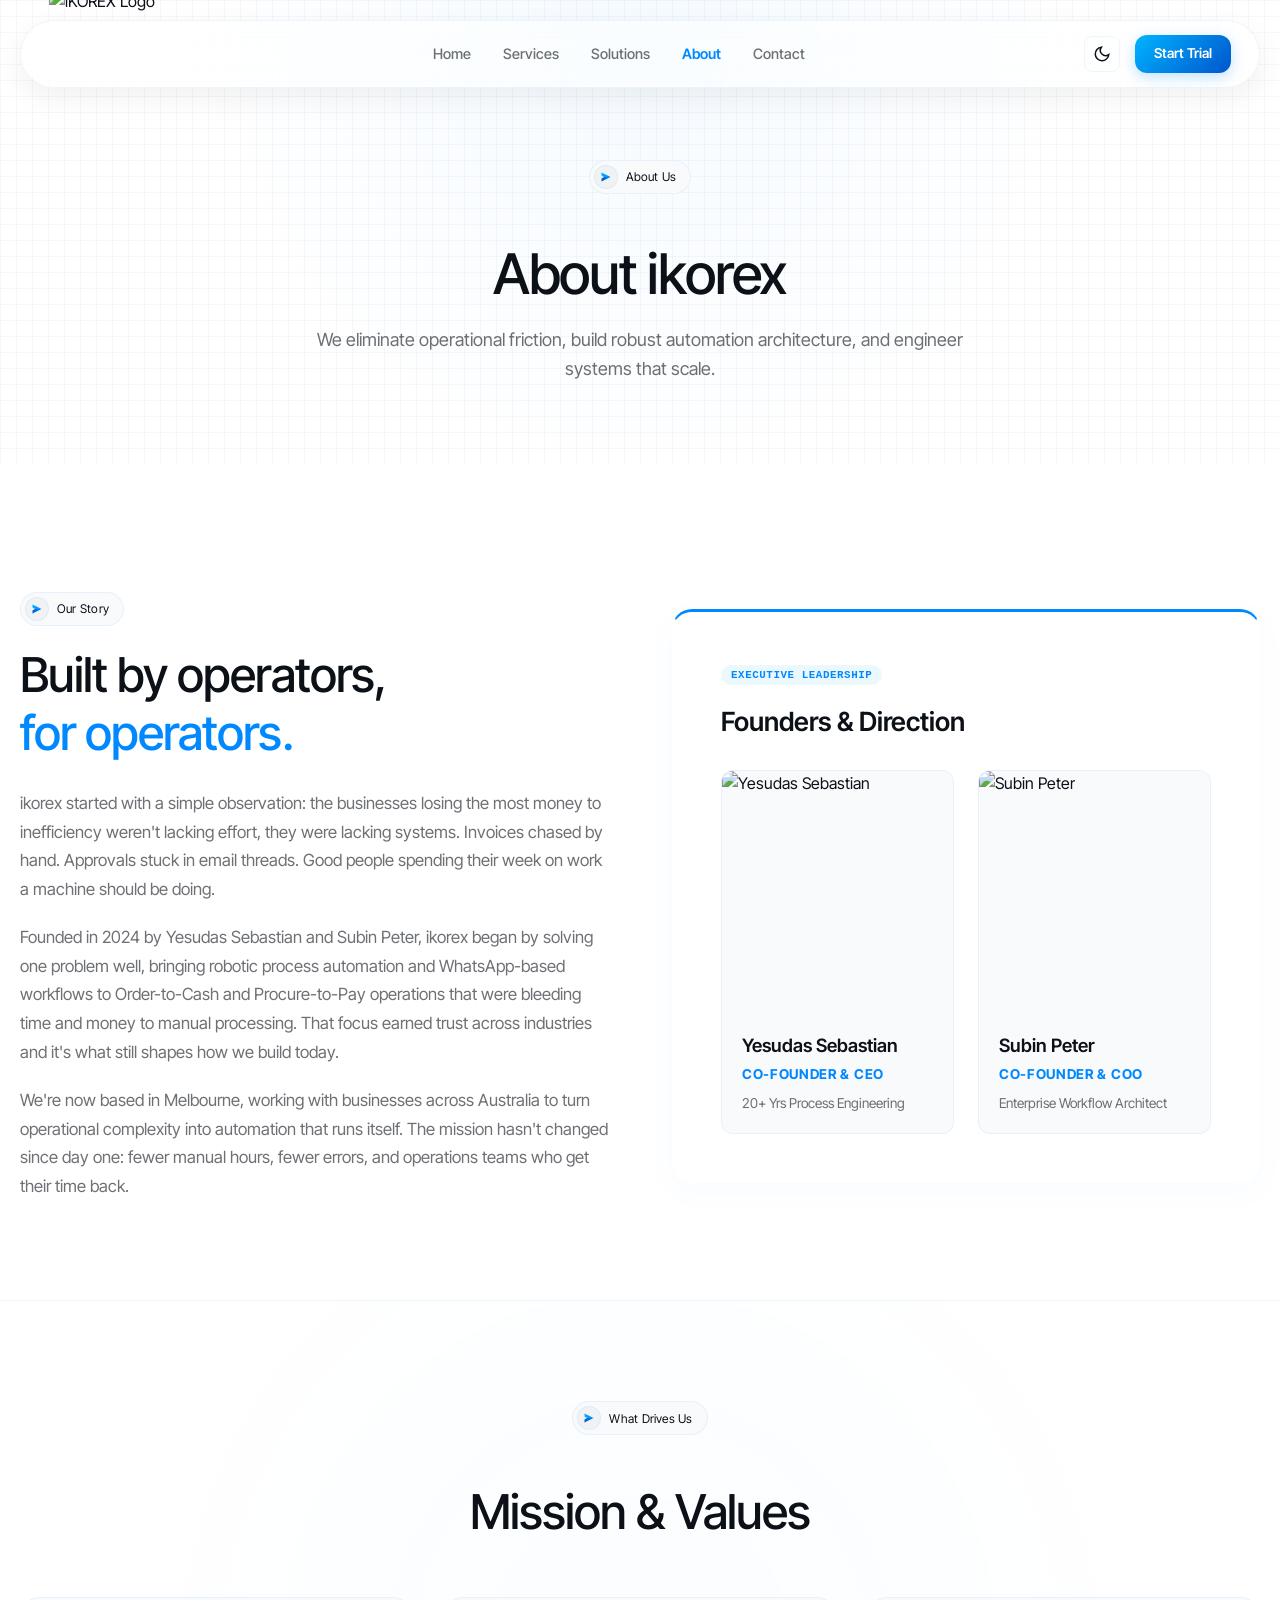
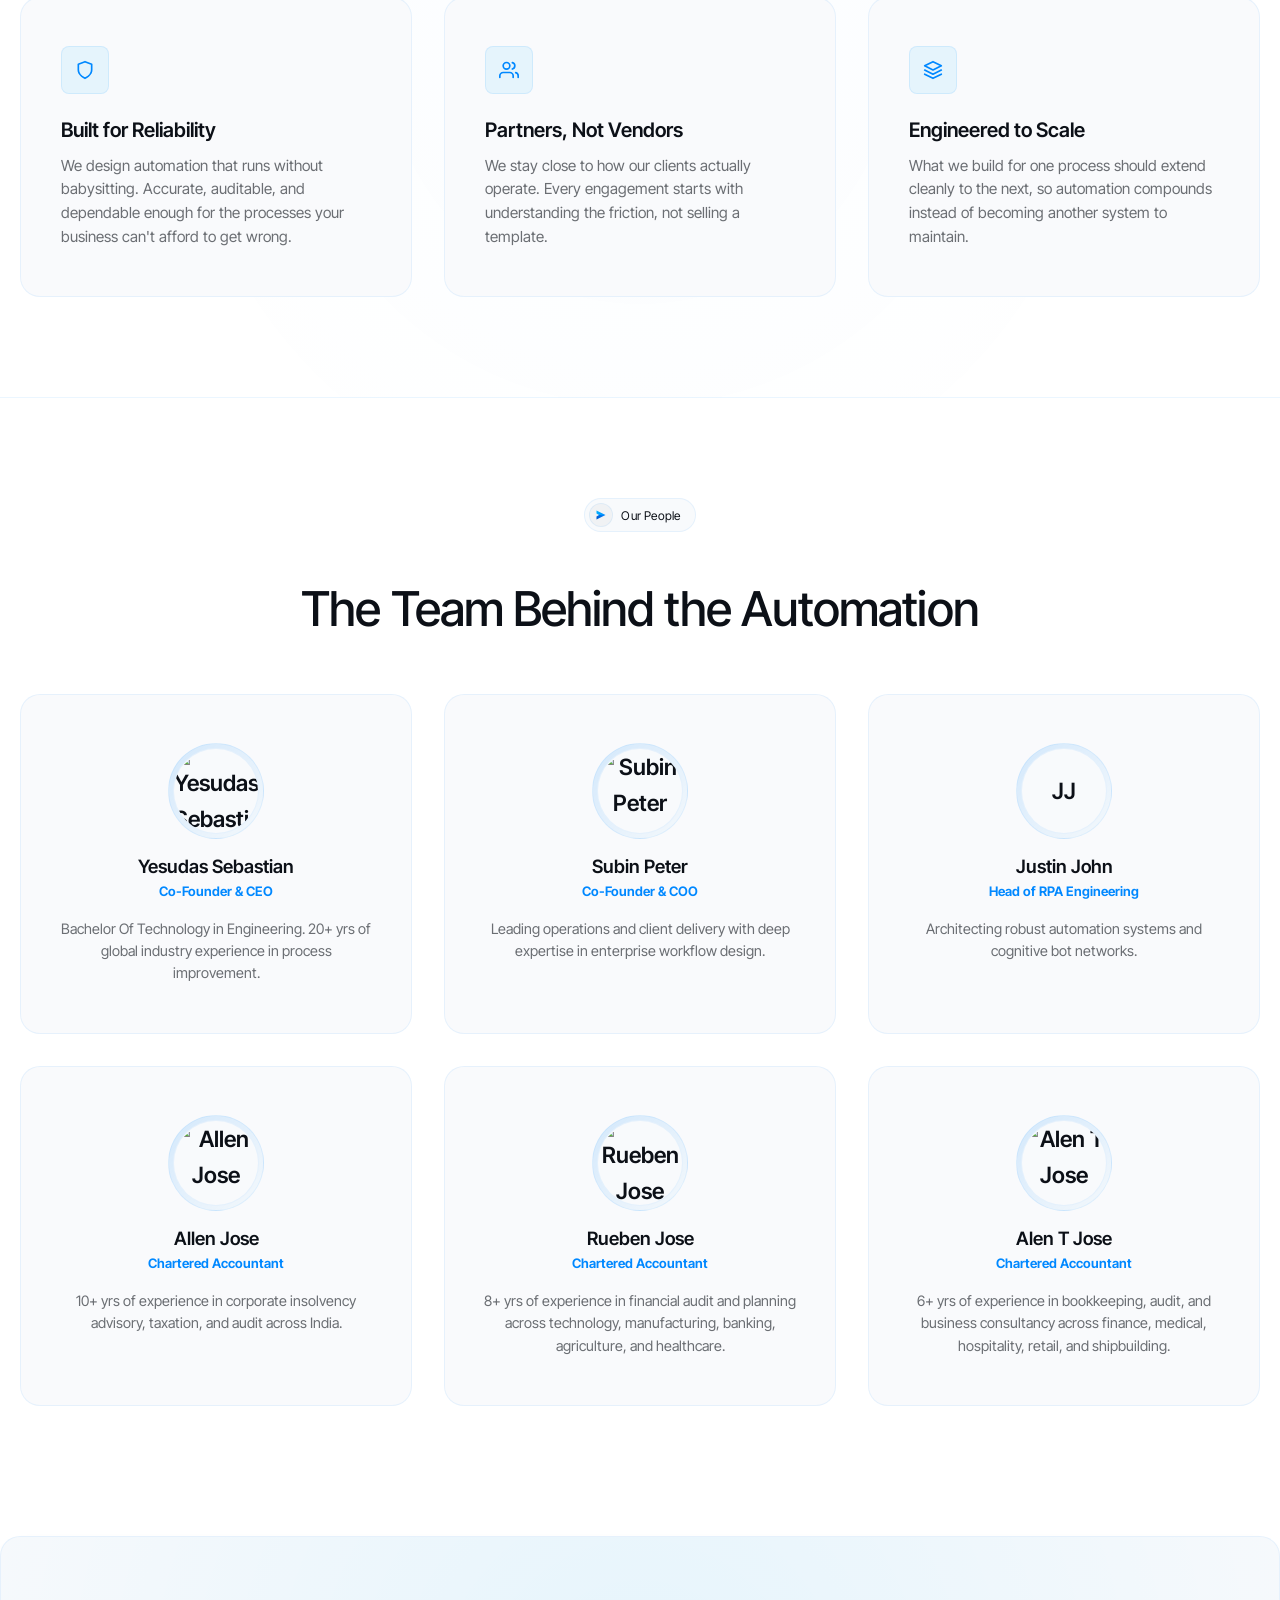
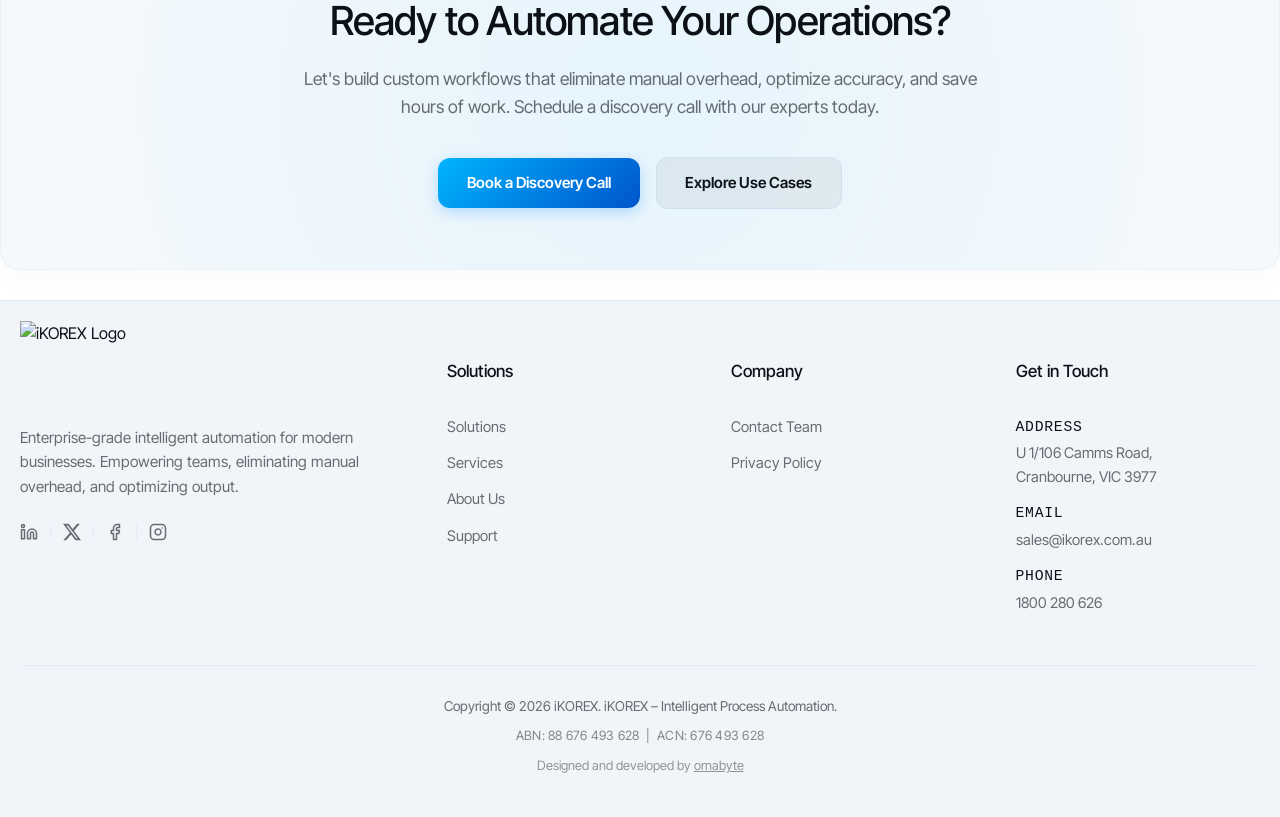
==== commit 5e0136e8: "Changes updated 10/8/26" ====
--- a/about.html
+++ b/about.html
@@ -46,7 +46,7 @@
         <a href="about.html" class="active">About</a>
         <a href="contact.html">Contact</a>
         <div class="mobile-cta">
-          <a href="index.html#get-started" class="btn btn-primary btn-sm">Start Trial</a>
+          <a href="contact.html" class="btn btn-primary btn-sm">Start Trial</a>
         </div>
       </nav>
 
@@ -70,7 +70,7 @@
             <path d="M21 12.79A9 9 0 1 1 11.21 3 7 7 0 0 0 21 12.79z"></path>
           </svg>
         </button>
-        <a href="index.html#get-started" class="btn btn-primary btn-sm">Start Trial</a>
+        <a href="contact.html" class="btn btn-primary btn-sm">Start Trial</a>
       </div>
 
       <!-- Mobile menu trigger -->
@@ -165,33 +165,27 @@
           </span>
         </div>
         <h3 class="founders-widget-title">Founders & Direction</h3>
-        <div class="founders-list">
+        <div class="founders-grid">
           <!-- Founder 1 -->
-          <div class="founder-row-item">
-            <div class="avatar-ring-wrapper">
-              <div class="avatar-circle-inner" style="overflow: hidden; padding: 0;">
-                <img src="assets/images/Team/yesudas_sebastian.jpg" alt="Yesudas Sebastian"
-                  style="width: 100%; height: 100%; object-fit: cover;">
-              </div>
-            </div>
-            <div class="founder-info">
-              <div class="founder-name">Yesudas Sebastian</div>
-              <div class="founder-role">Co-Founder & CEO</div>
-              <div class="founder-desc-meta">20+ Yrs Process Engineering</div>
+          <div class="founder-card">
+            <div class="founder-img-wrapper">
+              <img src="assets/images/Team/yesudas_sebastian.jpg" alt="Yesudas Sebastian" class="founder-img">
+            </div>
+            <div class="founder-card-info">
+              <div class="founder-card-name">Yesudas Sebastian</div>
+              <div class="founder-card-role">Co-Founder & CEO</div>
+              <div class="founder-card-meta">20+ Yrs Process Engineering</div>
             </div>
           </div>
           <!-- Founder 2 -->
-          <div class="founder-row-item">
-            <div class="avatar-ring-wrapper">
-              <div class="avatar-circle-inner" style="overflow: hidden; padding: 0;">
-                <img src="assets/images/Team/subin_peter.png" alt="Subin Peter"
-                  style="width: 100%; height: 100%; object-fit: cover;">
-              </div>
-            </div>
-            <div class="founder-info">
-              <div class="founder-name">Subin Peter</div>
-              <div class="founder-role">Co-Founder & COO</div>
-              <div class="founder-desc-meta">Enterprise Workflow Architect</div>
+          <div class="founder-card">
+            <div class="founder-img-wrapper">
+              <img src="assets/images/Team/subin_peter.png" alt="Subin Peter" class="founder-img">
+            </div>
+            <div class="founder-card-info">
+              <div class="founder-card-name">Subin Peter</div>
+              <div class="founder-card-role">Co-Founder & COO</div>
+              <div class="founder-card-meta">Enterprise Workflow Architect</div>
             </div>
           </div>
         </div>
@@ -406,7 +400,7 @@
             </svg>
           </a>
           <div class="social-divider"></div>
-          <a href="#" class="social-link" aria-label="X">
+          <a href="https://x.com/ikorex_official" class="social-link" target="_blank" rel="noopener noreferrer" aria-label="X">
             <svg viewBox="0 0 16 16" width="18" height="18" fill="currentColor">
               <path
                 d="M12.6.75h2.454l-5.36 6.142L16 15.25h-4.937l-3.867-5.07-4.425 5.07H.316l5.733-6.57L0 .75h5.063l3.495 4.633L12.601.75Zm-.86 13.028h1.36L4.323 2.145H2.865z">
--- a/style.css
+++ b/style.css
@@ -30,6 +30,13 @@
   /* Brand Gradient */
   --brand-grad: linear-gradient(135deg, #00b4ff 0%, #0055cc 100%);
 
+  /* Preloader Theme-Aware Styling */
+  --preloader-grid: linear-gradient(rgba(0, 136, 255, 0.02) 1px, transparent 1px),
+                    linear-gradient(90deg, rgba(0, 136, 255, 0.02) 1px, transparent 1px);
+  --preloader-orbit-color: rgba(0, 136, 255, 0.05);
+  --preloader-subtitle-color: #475569;
+  --preloader-status-color: #0088ff;
+
   /* Fonts */
   --font-sans: "Inter Tight", ui-sans-serif, system-ui, sans-serif, "Apple Color Emoji", "Segoe UI Emoji", "Segoe UI Symbol", "Noto Color Emoji";
   --font-mono: ui-monospace, SFMono-Regular, Menlo, Monaco, Consolas, "Liberation Mono", "Courier New", monospace;
@@ -87,6 +94,13 @@
   --border-console-row: rgba(255, 255, 255, 0.03);
   --btn-sec-bg: rgba(255, 255, 255, 0.05);
   --brand-grad: linear-gradient(135deg, #00b4ff 0%, #0055cc 100%);
+
+  /* Preloader Theme-Aware Styling - Dark Theme Override */
+  --preloader-grid: linear-gradient(rgba(0, 180, 255, 0.02) 1px, transparent 1px),
+                    linear-gradient(90deg, rgba(0, 180, 255, 0.02) 1px, transparent 1px);
+  --preloader-orbit-color: rgba(0, 180, 255, 0.08);
+  --preloader-subtitle-color: #94a3b8;
+  --preloader-status-color: #38bdf8;
 }
 
 /* Reset and Base Styles */
@@ -2684,34 +2698,76 @@
   margin-bottom: 32px;
 }
 
-.founders-list {
-  display: flex;
-  flex-direction: column;
+.founders-grid {
+  display: grid;
+  grid-template-columns: 1fr 1fr;
   gap: 24px;
 }
 
-.founder-row-item {
+.founder-card {
   background-color: var(--bg-card);
   border: 1px solid var(--border-color);
   border-radius: var(--radius-md);
-  padding: 24px 28px;
-  display: flex;
-  align-items: center;
-  gap: 24px;
-  transition: all 0.25s ease;
-}
-
-.founder-row-item:hover {
+  overflow: hidden;
+  transition: all 0.3s cubic-bezier(0.16, 1, 0.3, 1);
+  display: flex;
+  flex-direction: column;
+  height: 100%;
+}
+
+.founder-card:hover {
   border-color: var(--border-color-hover);
-  transform: translateY(-2px);
-  box-shadow: 0 4px 20px rgba(0, 136, 255, 0.05);
-}
-
-.founder-info {
+  transform: translateY(-4px);
+  box-shadow: 0 12px 30px rgba(0, 136, 255, 0.08);
+}
+
+.founder-img-wrapper {
+  width: 100%;
+  height: 240px;
+  overflow: hidden;
+  position: relative;
+  background-color: var(--bg-secondary);
+}
+
+.founder-img {
+  width: 100%;
+  height: 100%;
+  object-fit: cover;
+  transition: transform 0.5s cubic-bezier(0.16, 1, 0.3, 1);
+}
+
+.founder-card:hover .founder-img {
+  transform: scale(1.05);
+}
+
+.founder-card-info {
+  padding: 20px;
   display: flex;
   flex-direction: column;
-  align-items: flex-start;
+  gap: 4px;
+  flex-grow: 1;
   text-align: left;
+}
+
+.founder-card-name {
+  font-size: 1.15rem;
+  font-weight: 600;
+  color: var(--text-main);
+}
+
+.founder-card-role {
+  font-size: 0.85rem;
+  font-weight: 700;
+  color: var(--accent-orange);
+  text-transform: uppercase;
+  letter-spacing: 0.05em;
+}
+
+.founder-card-meta {
+  font-size: 0.85rem;
+  color: var(--text-muted);
+  margin-top: 4px;
+  line-height: 1.4;
 }
 
 .avatar-ring-wrapper {
@@ -3123,14 +3179,11 @@
     padding: 24px;
   }
 
-  .founder-row-item {
+  .founder-card-info {
     padding: 16px;
-    gap: 16px;
-  }
-
-  .founder-row-item .avatar-ring-wrapper {
-    width: 72px;
-    height: 72px;
+  }
+  .founder-img-wrapper {
+    height: 200px;
   }
 
   .map-container {
@@ -3138,16 +3191,13 @@
   }
 }
 
-@media (max-width: 500px) {
-  .founder-row-item {
-    flex-direction: column;
-    text-align: center;
-    align-items: center;
-    padding: 24px 16px;
-  }
-  .founder-info {
-    align-items: center;
-    text-align: center;
+@media (max-width: 600px) {
+  .founders-grid {
+    grid-template-columns: 1fr;
+    gap: 16px;
+  }
+  .founder-img-wrapper {
+    height: 240px;
   }
 }
 
@@ -3328,7 +3378,6 @@
 }
 
 .form-notification.success {
-  display: flex;
   background: var(--accent-green-bg);
   border: 1px solid rgba(16, 185, 129, 0.2);
   color: var(--accent-green);
@@ -3395,6 +3444,7 @@
   transition: opacity 0.8s cubic-bezier(0.16, 1, 0.3, 1), visibility 0.8s ease;
   opacity: 1;
   visibility: visible;
+  overflow: hidden;
 }
 
 #preloader.fade-out {
@@ -3403,16 +3453,64 @@
   pointer-events: none;
 }
 
+.preloader-grid {
+  position: absolute;
+  top: 0;
+  left: 0;
+  width: 100%;
+  height: 100%;
+  background-image: var(--preloader-grid);
+  background-size: 40px 40px;
+  background-position: center;
+  pointer-events: none;
+  opacity: 0.85;
+}
+
+.preloader-orbit {
+  position: absolute;
+  border-radius: 50%;
+  pointer-events: none;
+}
+
+.orbit-inner {
+  width: 320px;
+  height: 320px;
+  border: 1px dashed var(--preloader-orbit-color);
+  animation: spin-clockwise 25s linear infinite;
+}
+
+.orbit-outer {
+  width: 440px;
+  height: 440px;
+  border: 1px dashed var(--preloader-orbit-color);
+  opacity: 0.6;
+  animation: spin-counter-clockwise 40s linear infinite;
+}
+
 .loader-content {
   display: flex;
   flex-direction: column;
   align-items: center;
   gap: 12px;
+  position: relative;
+  z-index: 2;
+}
+
+.loader-logo-container {
+  position: relative;
+  display: flex;
+  justify-content: center;
+  align-items: center;
+  width: 240px;
+  height: 160px;
+  overflow: hidden;
 }
 
 .loader-logo-img {
   width: 240px;
   height: auto;
+  clip-path: inset(0 0 16% 0); /* Crop the unreadable baked-in subtitle */
+  margin-top: -10px; /* Offset original layout spacing */
   animation: loader-logo-pulse 4.0s ease-in-out infinite;
   user-select: none;
   pointer-events: none;
@@ -3429,7 +3527,7 @@
   border-radius: 99px;
   overflow: hidden;
   position: relative;
-  margin-top: -45px;
+  margin-top: -10px;
 }
 
 .loader-progress-line {
@@ -3440,7 +3538,34 @@
   height: 100%;
   background: var(--brand-grad);
   border-radius: 99px;
-  animation: loader-progress-flow 3.0s cubic-bezier(0.65, 0.05, 0.36, 1) infinite;
+}
+
+.loader-subtitle {
+  font-family: var(--font-sans);
+  font-size: 10px;
+  font-weight: 600;
+  letter-spacing: 0.5em; /* Extremely wide tracking matching the image design */
+  color: var(--preloader-subtitle-color);
+  text-transform: uppercase;
+  text-align: center;
+  margin-top: 10px;
+  margin-bottom: 2px;
+  padding-left: 0.5em; /* Compensate for trailing letter-spacing to center text */
+  opacity: 0;
+  animation: loader-fade-in-up 0.8s cubic-bezier(0.16, 1, 0.3, 1) 0.2s forwards;
+}
+
+.loader-status {
+  font-family: var(--font-mono);
+  font-size: 10px;
+  font-weight: 600;
+  letter-spacing: 0.05em;
+  color: var(--preloader-status-color);
+  text-align: center;
+  margin-top: 6px;
+  height: 15px;
+  opacity: 0;
+  animation: loader-fade-in-up 0.8s cubic-bezier(0.16, 1, 0.3, 1) 0.4s forwards;
 }
 
 @keyframes loader-logo-pulse {
@@ -3454,15 +3579,24 @@
   }
 }
 
-@keyframes loader-progress-flow {
-  0% {
-    left: -100%;
-  }
-  50% {
-    left: 0;
-  }
-  100% {
-    left: 100%;
-  }
-}
-
+@keyframes spin-clockwise {
+  from { transform: rotate(0deg); }
+  to { transform: rotate(360deg); }
+}
+
+@keyframes spin-counter-clockwise {
+  from { transform: rotate(360deg); }
+  to { transform: rotate(0deg); }
+}
+
+@keyframes loader-fade-in-up {
+  from {
+    opacity: 0;
+    transform: translateY(6px);
+  }
+  to {
+    opacity: 0.85;
+    transform: translateY(0);
+  }
+}
+
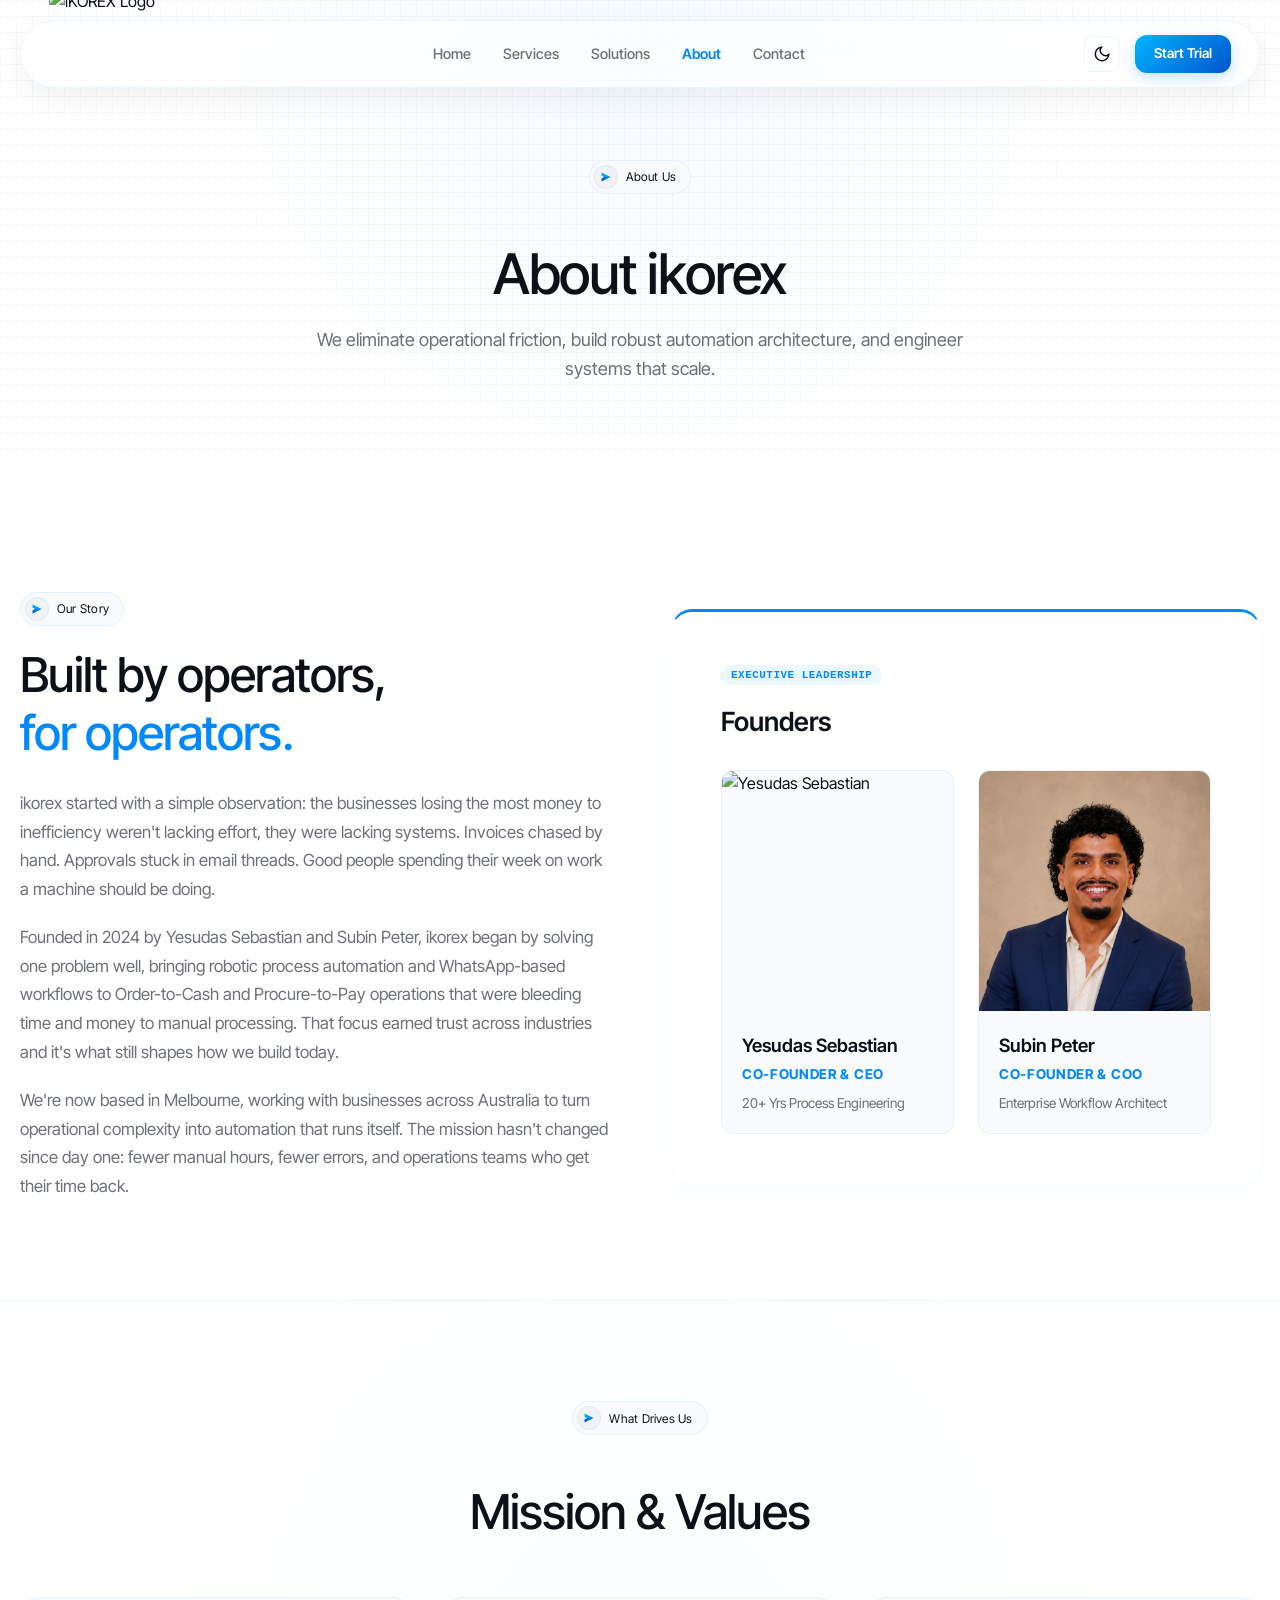
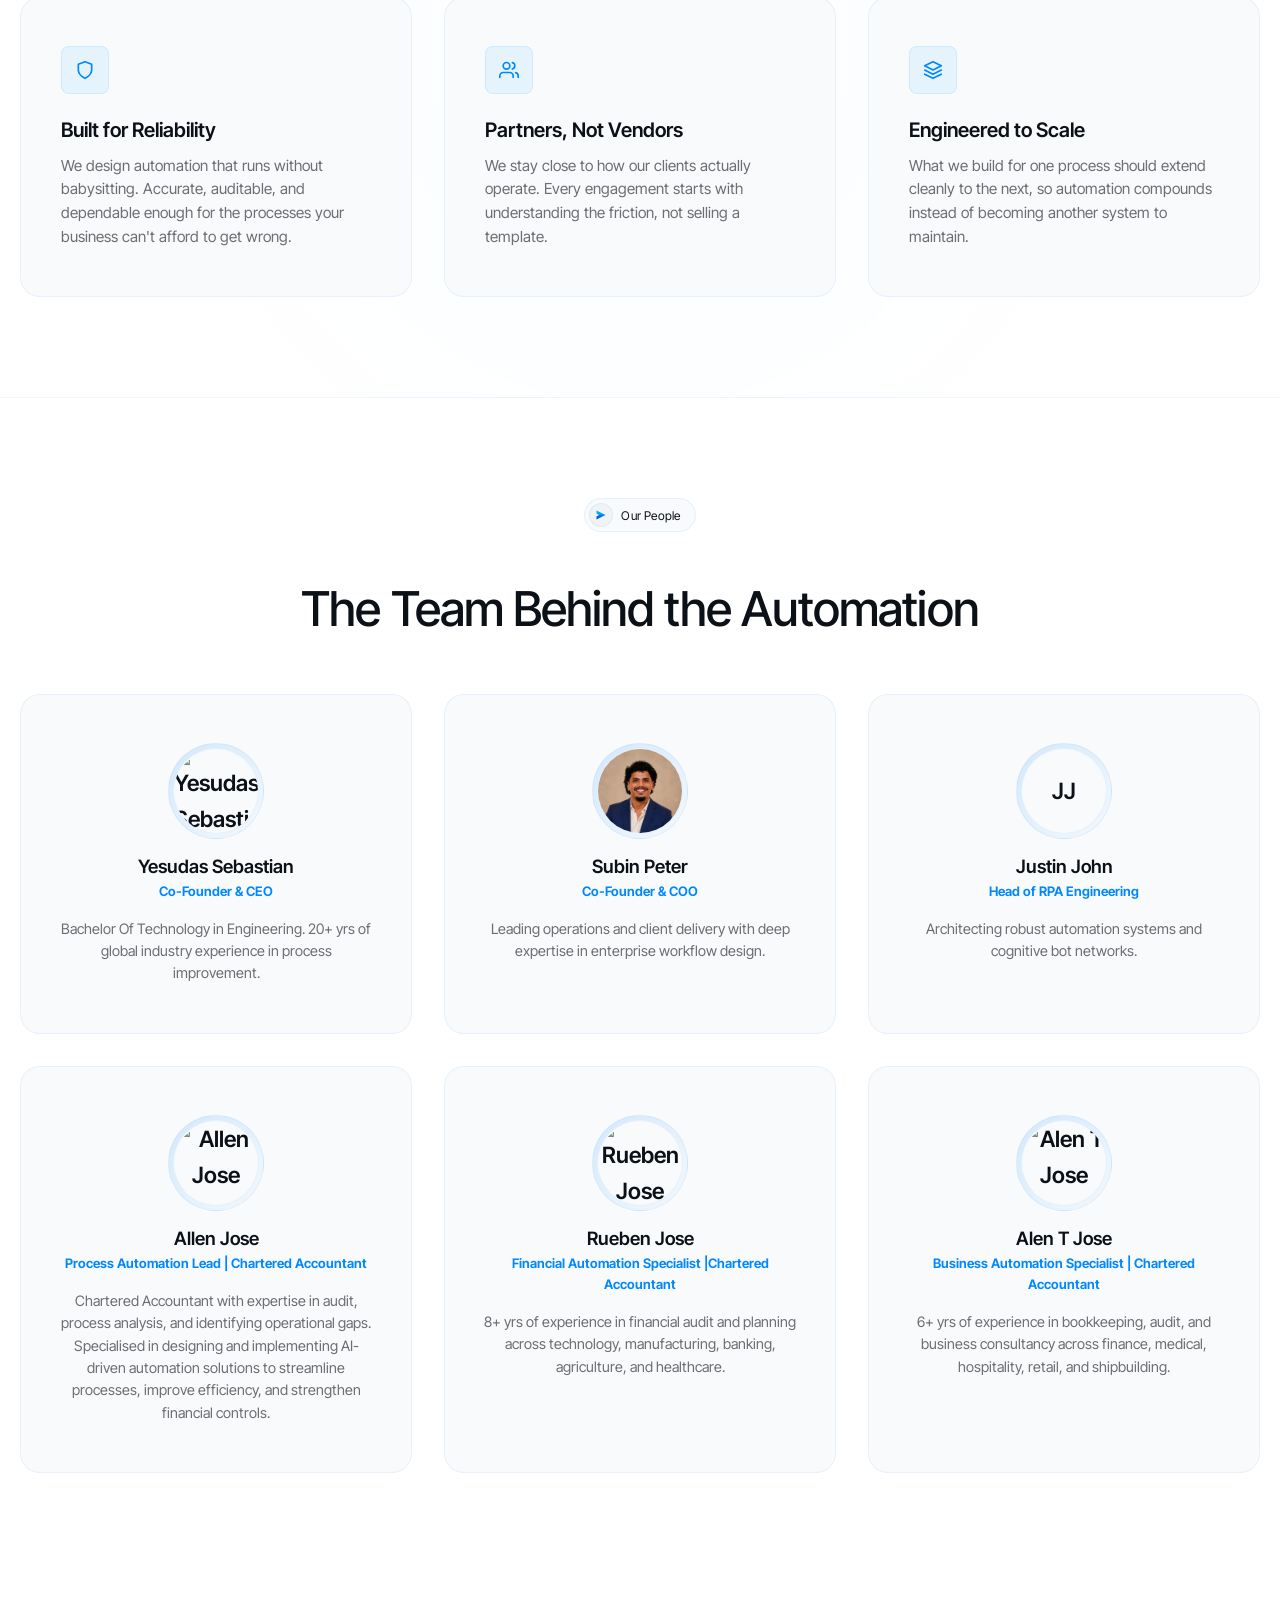
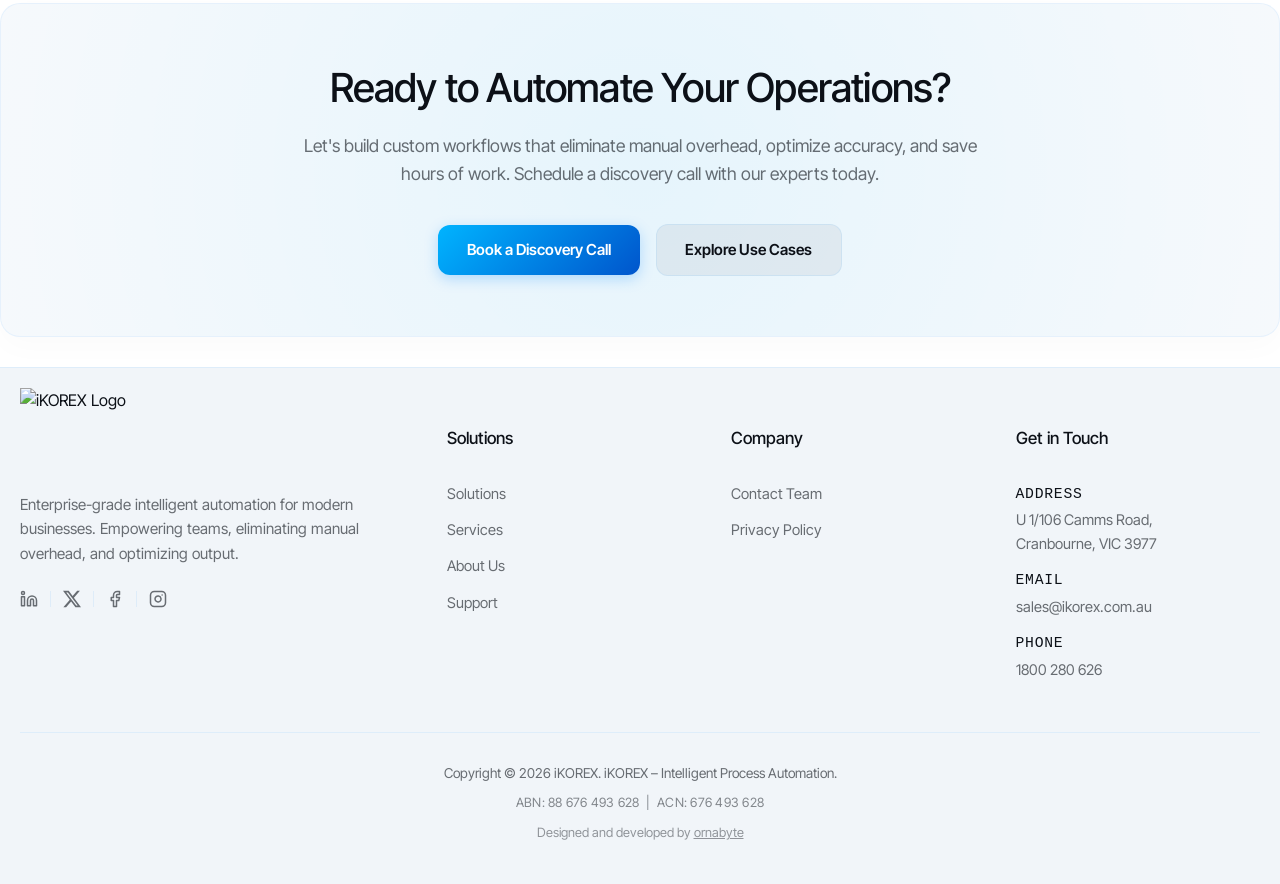
==== commit 64469b2d: "corrections updated 17/8/26" ====
--- a/about.html
+++ b/about.html
@@ -21,13 +21,13 @@
 
 <body class="antialiased">
   <script>
-    (function() {
+    (function () {
       try {
         const theme = localStorage.getItem('theme');
         if (theme === 'dark') {
           document.body.classList.add('dark-theme');
         }
-      } catch (e) {}
+      } catch (e) { }
     })();
   </script>
 
@@ -164,7 +164,7 @@
             Executive Leadership
           </span>
         </div>
-        <h3 class="founders-widget-title">Founders & Direction</h3>
+        <h3 class="founders-widget-title">Founders</h3>
         <div class="founders-grid">
           <!-- Founder 1 -->
           <div class="founder-card">
@@ -208,7 +208,8 @@
           <span class="badge-text">What Drives Us</span>
         </div>
       </div>
-      <h2 class="section-title" style="text-align: center; margin: 0 auto 56px auto; font-size: 3rem; line-height: 1.2;">
+      <h2 class="section-title"
+        style="text-align: center; margin: 0 auto 56px auto; font-size: 3rem; line-height: 1.2;">
         Mission & Values</h2>
 
       <div class="values-grid">
@@ -276,7 +277,8 @@
           <span class="badge-text">Our People</span>
         </div>
       </div>
-      <h2 class="section-title" style="text-align: center; margin: 0 auto 56px auto; font-size: 3rem; line-height: 1.2;">The
+      <h2 class="section-title"
+        style="text-align: center; margin: 0 auto 56px auto; font-size: 3rem; line-height: 1.2;">The
         Team Behind the Automation</h2>
 
       <div class="team-section-grid">
@@ -327,9 +329,10 @@
             </div>
           </div>
           <h3 class="team-profile-name">Allen Jose</h3>
-          <div class="team-profile-role">Chartered Accountant</div>
-          <p class="team-profile-bio">10+ yrs of experience in corporate insolvency advisory, taxation, and audit across
-            India.</p>
+          <div class="team-profile-role">Process Automation Lead | Chartered Accountant</div>
+          <p class="team-profile-bio">Chartered Accountant with expertise in audit, process analysis, and identifying
+            operational gaps. Specialised in designing and implementing AI-driven automation solutions to streamline
+            processes, improve efficiency, and strengthen financial controls.</p>
         </div>
 
         <!-- Team Profile 5 -->
@@ -341,7 +344,7 @@
             </div>
           </div>
           <h3 class="team-profile-name">Rueben Jose</h3>
-          <div class="team-profile-role">Chartered Accountant</div>
+          <div class="team-profile-role">Financial Automation Specialist |Chartered Accountant</div>
           <p class="team-profile-bio">8+ yrs of experience in financial audit and planning across technology,
             manufacturing, banking, agriculture, and healthcare.</p>
         </div>
@@ -355,7 +358,7 @@
             </div>
           </div>
           <h3 class="team-profile-name">Alen T Jose</h3>
-          <div class="team-profile-role">Chartered Accountant</div>
+          <div class="team-profile-role">Business Automation Specialist | Chartered Accountant</div>
           <p class="team-profile-bio">6+ yrs of experience in bookkeeping, audit, and business consultancy across
             finance, medical, hospitality, retail, and shipbuilding.</p>
         </div>
@@ -391,7 +394,8 @@
         <p class="brand-desc">Enterprise-grade intelligent automation for modern businesses. Empowering teams,
           eliminating manual overhead, and optimizing output.</p>
         <div class="footer-socials">
-          <a href="https://www.linkedin.com/company/ikorex/" class="social-link" target="_blank" rel="noopener noreferrer" aria-label="LinkedIn">
+          <a href="https://www.linkedin.com/company/ikorex/" class="social-link" target="_blank"
+            rel="noopener noreferrer" aria-label="LinkedIn">
             <svg viewBox="0 0 24 24" width="18" height="18" fill="none" stroke="currentColor" stroke-width="2"
               stroke-linecap="round" stroke-linejoin="round">
               <path d="M16 8a6 6 0 0 1 6 6v7h-4v-7a2 2 0 0 0-2-2 2 2 0 0 0-2 2v7h-4v-7a6 6 0 0 1 6-6z"></path>
@@ -400,7 +404,8 @@
             </svg>
           </a>
           <div class="social-divider"></div>
-          <a href="https://x.com/ikorex_official" class="social-link" target="_blank" rel="noopener noreferrer" aria-label="X">
+          <a href="https://x.com/ikorex_official" class="social-link" target="_blank" rel="noopener noreferrer"
+            aria-label="X">
             <svg viewBox="0 0 16 16" width="18" height="18" fill="currentColor">
               <path
                 d="M12.6.75h2.454l-5.36 6.142L16 15.25h-4.937l-3.867-5.07-4.425 5.07H.316l5.733-6.57L0 .75h5.063l3.495 4.633L12.601.75Zm-.86 13.028h1.36L4.323 2.145H2.865z">
@@ -408,14 +413,16 @@
             </svg>
           </a>
           <div class="social-divider"></div>
-          <a href="https://www.facebook.com/profile.php?id=61592559665178" class="social-link" target="_blank" rel="noopener noreferrer" aria-label="Facebook">
+          <a href="https://www.facebook.com/profile.php?id=61592559665178" class="social-link" target="_blank"
+            rel="noopener noreferrer" aria-label="Facebook">
             <svg viewBox="0 0 24 24" width="18" height="18" fill="none" stroke="currentColor" stroke-width="2"
               stroke-linecap="round" stroke-linejoin="round">
               <path d="M18 2h-3a5 5 0 0 0-5 5v3H7v4h3v8h4v-8h3l1-4h-4V7a1 1 0 0 1 1-1h3z"></path>
             </svg>
           </a>
           <div class="social-divider"></div>
-          <a href="https://www.instagram.com/ikorex_automation/" class="social-link" target="_blank" rel="noopener noreferrer" aria-label="Instagram">
+          <a href="https://www.instagram.com/ikorex_automation/" class="social-link" target="_blank"
+            rel="noopener noreferrer" aria-label="Instagram">
             <svg viewBox="0 0 24 24" width="18" height="18" fill="none" stroke="currentColor" stroke-width="2"
               stroke-linecap="round" stroke-linejoin="round">
               <rect x="2" y="2" width="20" height="20" rx="5" ry="5"></rect>
@@ -436,7 +443,7 @@
         <div class="link-group">
           <h4>Company</h4>
           <a href="contact.html">Contact Team</a>
-          <a href="#">Privacy Policy</a>
+          <a href="privacy.html">Privacy Policy</a>
         </div>
         <div class="link-group">
           <h4>Get in Touch</h4>
@@ -457,8 +464,11 @@
     </div>
     <div class="footer-bottom section-container">
       <p>Copyright &copy; 2026 iKOREX. iKOREX &ndash; Intelligent Process Automation.</p>
-      <p style="font-size: 0.8rem; opacity: 0.8; letter-spacing: 0.02em;">ABN: 88 676 493 628 &nbsp;|&nbsp; ACN: 676 493 628</p>
-      <p style="font-size: 0.8rem; opacity: 0.7; margin-top: 2px;">Designed and developed by <a href="https://www.ornabyte.com" target="_blank" rel="noopener noreferrer" style="color: inherit; text-decoration: underline;">ornabyte</a></p>
+      <p style="font-size: 0.8rem; opacity: 0.8; letter-spacing: 0.02em;">ABN: 88 676 493 628 &nbsp;|&nbsp; ACN: 676 493
+        628</p>
+      <p style="font-size: 0.8rem; opacity: 0.7; margin-top: 2px;">Designed and developed by <a
+          href="https://www.ornabyte.com" target="_blank" rel="noopener noreferrer"
+          style="color: inherit; text-decoration: underline;">ornabyte</a></p>
     </div>
   </footer>
 
--- a/style.css
+++ b/style.css
@@ -9,10 +9,10 @@
   --bg-footer: #f1f5f9;
   --border-color: rgba(0, 136, 255, 0.08);
   --border-color-hover: rgba(0, 136, 255, 0.18);
-  
+
   --text-main: #0c1017;
   --text-muted: rgba(12, 16, 23, 0.60);
-  
+
   /* Accent Colors */
   --accent-orange: #0088ff;
   --accent-orange-hover: #0066ee;
@@ -22,7 +22,7 @@
   --accent-green-bg: rgba(16, 185, 129, 0.05);
   --accent-red: #ef4444;
   --accent-red-bg: rgba(239, 68, 68, 0.05);
-  
+
   --bg-console-row: rgba(12, 16, 23, 0.02);
   --border-console-row: rgba(12, 16, 23, 0.04);
   --btn-sec-bg: rgba(12, 16, 23, 0.05);
@@ -32,7 +32,7 @@
 
   /* Preloader Theme-Aware Styling */
   --preloader-grid: linear-gradient(rgba(0, 136, 255, 0.02) 1px, transparent 1px),
-                    linear-gradient(90deg, rgba(0, 136, 255, 0.02) 1px, transparent 1px);
+    linear-gradient(90deg, rgba(0, 136, 255, 0.02) 1px, transparent 1px);
   --preloader-orbit-color: rgba(0, 136, 255, 0.05);
   --preloader-subtitle-color: #475569;
   --preloader-status-color: #0088ff;
@@ -40,7 +40,7 @@
   /* Fonts */
   --font-sans: "Inter Tight", ui-sans-serif, system-ui, sans-serif, "Apple Color Emoji", "Segoe UI Emoji", "Segoe UI Symbol", "Noto Color Emoji";
   --font-mono: ui-monospace, SFMono-Regular, Menlo, Monaco, Consolas, "Liberation Mono", "Courier New", monospace;
-  
+
   /* Sizing and Offsets */
   --nav-height: 80px;
   --max-width: 1290px;
@@ -79,17 +79,18 @@
   --bg-footer: #030508;
   --border-color: rgba(255, 255, 255, 0.06);
   --border-color-hover: rgba(255, 255, 255, 0.15);
-  
+
   --text-main: #fcfcfd;
   --text-muted: rgba(252, 252, 253, 0.60);
-  
+
   --accent-orange: #0088ff;
   --accent-orange-hover: #0066ee;
   --accent-blue: #00b4ff;
   --accent-blue-glow: rgba(0, 180, 255, 0.15);
+  --accent-green: #10b981;
   --accent-green-bg: rgba(16, 185, 129, 0.08);
   --accent-red-bg: rgba(239, 68, 68, 0.08);
- 
+
   --bg-console-row: rgba(255, 255, 255, 0.02);
   --border-console-row: rgba(255, 255, 255, 0.03);
   --btn-sec-bg: rgba(255, 255, 255, 0.05);
@@ -97,7 +98,7 @@
 
   /* Preloader Theme-Aware Styling - Dark Theme Override */
   --preloader-grid: linear-gradient(rgba(0, 180, 255, 0.02) 1px, transparent 1px),
-                    linear-gradient(90deg, rgba(0, 180, 255, 0.02) 1px, transparent 1px);
+    linear-gradient(90deg, rgba(0, 180, 255, 0.02) 1px, transparent 1px);
   --preloader-orbit-color: rgba(0, 180, 255, 0.08);
   --preloader-subtitle-color: #94a3b8;
   --preloader-status-color: #38bdf8;
@@ -121,42 +122,48 @@
 }
 
 /* Typography Utilities */
-h1, .h1 {
+h1,
+.h1 {
   font-size: var(--text-heading-1);
   line-height: var(--text-heading-1--line-height);
   font-weight: 500;
   color: var(--text-main);
 }
 
-h2, .h2 {
+h2,
+.h2 {
   font-size: var(--text-heading-2);
   line-height: var(--text-heading-2--line-height);
   font-weight: 400;
   color: var(--text-main);
 }
 
-h3, .h3 {
+h3,
+.h3 {
   font-size: var(--text-heading-3);
   line-height: var(--text-heading-3--line-height);
   font-weight: 400;
   color: var(--text-main);
 }
 
-h4, .h4 {
+h4,
+.h4 {
   font-size: var(--text-heading-4);
   line-height: var(--text-heading-4--line-height);
   font-weight: 500;
   color: var(--text-main);
 }
 
-h5, .h5 {
+h5,
+.h5 {
   font-size: var(--text-heading-5);
   line-height: var(--text-heading-5--line-height);
   font-weight: 500;
   color: var(--text-main);
 }
 
-h6, .h6 {
+h6,
+.h6 {
   font-size: var(--text-heading-6);
   line-height: var(--text-heading-6--line-height);
   font-weight: 500;
@@ -300,6 +307,7 @@
   background-color: rgba(12, 16, 23, 0.08);
   border-color: var(--border-color-hover);
 }
+
 body.dark-theme .btn-secondary:hover {
   background-color: rgba(255, 255, 255, 0.08);
 }
@@ -377,10 +385,12 @@
 }
 
 .logo-img {
-  height: 130px; /* Scaled up further to make it highly prominent and visible */
+  height: 130px;
+  /* Scaled up further to make it highly prominent and visible */
   width: auto;
   display: block;
-  margin: -40px 0; /* Pull boundaries to center the enlarged logo within the navbar */
+  margin: -40px 0;
+  /* Pull boundaries to center the enlarged logo within the navbar */
   transition: filter 0.3s ease;
   filter: none;
   mix-blend-mode: multiply;
@@ -470,7 +480,7 @@
 .hero-section {
   padding-top: calc(var(--nav-height) + 60px);
   background: radial-gradient(circle at 80% 20%, rgba(59, 130, 246, 0.08) 0%, transparent 50%),
-              radial-gradient(circle at 10% 80%, rgba(249, 115, 22, 0.05) 0%, transparent 40%);
+    radial-gradient(circle at 10% 80%, rgba(249, 115, 22, 0.05) 0%, transparent 40%);
 }
 
 .hero-grid {
@@ -529,34 +539,14 @@
   justify-content: center;
 }
 
-.hero-video-container {
+.hero-animation-container {
   width: 100%;
-  max-width: 540px;
-  background-color: var(--bg-card);
-  border: 1px solid var(--border-color);
-  border-radius: var(--radius-lg);
-  padding: 10px;
-  box-shadow: 0 20px 40px rgba(0, 0, 0, 0.35);
-  backdrop-filter: blur(12px);
-  -webkit-backdrop-filter: blur(12px);
+  max-width: 580px;
   position: relative;
   z-index: 3;
-  transition: transform 0.4s cubic-bezier(0.16, 1, 0.3, 1), border-color 0.4s ease, box-shadow 0.4s ease;
-  overflow: hidden;
-}
-
-.hero-video-container:hover {
-  transform: translateY(-8px) scale(1.02);
-  border-color: var(--accent-blue);
-  box-shadow: 0 30px 60px rgba(0, 180, 255, 0.15);
-}
-
-.hero-video-element {
-  width: 100%;
-  height: auto;
-  display: block;
-  border-radius: calc(var(--radius-lg) - 8px);
-  object-fit: cover;
+  display: flex;
+  align-items: center;
+  justify-content: center;
 }
 
 .hero-outline-wrapper {
@@ -639,10 +629,13 @@
 }
 
 @keyframes svg-pulse {
-  0%, 100% {
+
+  0%,
+  100% {
     r: 3px;
     opacity: 0.6;
   }
+
   50% {
     r: 6px;
     opacity: 1;
@@ -686,27 +679,36 @@
 }
 
 @keyframes task-float-1 {
-  0%, 100% {
+
+  0%,
+  100% {
     transform: translateY(0px) translateX(0px) rotate(0deg);
   }
+
   50% {
     transform: translateY(-6px) translateX(-2px) rotate(1deg);
   }
 }
 
 @keyframes task-float-2 {
-  0%, 100% {
+
+  0%,
+  100% {
     transform: translateY(0px) translateX(0px) rotate(0deg);
   }
+
   50% {
     transform: translateY(-8px) translateX(3px) rotate(-1.5deg);
   }
 }
 
 @keyframes task-float-3 {
-  0%, 100% {
+
+  0%,
+  100% {
     transform: translateY(0px) translateX(0px) rotate(0deg);
   }
+
   50% {
     transform: translateY(-5px) translateX(-3px) rotate(0.8deg);
   }
@@ -1045,9 +1047,20 @@
 }
 
 @keyframes pulseRing {
-  0% { transform: scale(0.95); opacity: 0.8; }
-  50% { transform: scale(1.3); opacity: 0.3; }
-  100% { transform: scale(1.6); opacity: 0; }
+  0% {
+    transform: scale(0.95);
+    opacity: 0.8;
+  }
+
+  50% {
+    transform: scale(1.3);
+    opacity: 0.3;
+  }
+
+  100% {
+    transform: scale(1.6);
+    opacity: 0;
+  }
 }
 
 .flow-lines {
@@ -1098,7 +1111,8 @@
   height: 20px;
 }
 
-.sheet-icon, .qb-icon {
+.sheet-icon,
+.qb-icon {
   border-radius: 4px;
 }
 
@@ -1127,7 +1141,7 @@
   left: 0;
   width: 100%;
   height: 100%;
-  background-image: 
+  background-image:
     linear-gradient(rgba(12, 16, 23, 0.03) 1px, transparent 1px),
     linear-gradient(90deg, rgba(12, 16, 23, 0.03) 1px, transparent 1px);
   background-size: 16px 16px;
@@ -1135,7 +1149,7 @@
 }
 
 body.dark-theme .grid-overlay {
-  background-image: 
+  background-image:
     linear-gradient(rgba(255, 255, 255, 0.02) 1px, transparent 1px),
     linear-gradient(90deg, rgba(255, 255, 255, 0.02) 1px, transparent 1px);
 }
@@ -1152,9 +1166,17 @@
 }
 
 @keyframes scan {
-  0% { top: 0%; }
-  50% { top: 100%; }
-  100% { top: 0%; }
+  0% {
+    top: 0%;
+  }
+
+  50% {
+    top: 100%;
+  }
+
+  100% {
+    top: 0%;
+  }
 }
 
 .viewport-corner {
@@ -1169,10 +1191,33 @@
   border-color: rgba(255, 255, 255, 0.25);
 }
 
-.viewport-corner.top-left { top: 8px; left: 8px; border-right: none; border-bottom: none; }
-.viewport-corner.top-right { top: 8px; right: 8px; border-left: none; border-bottom: none; }
-.viewport-corner.bottom-left { bottom: 8px; left: 8px; border-right: none; border-top: none; }
-.viewport-corner.bottom-right { bottom: 8px; right: 8px; border-left: none; border-top: none; }
+.viewport-corner.top-left {
+  top: 8px;
+  left: 8px;
+  border-right: none;
+  border-bottom: none;
+}
+
+.viewport-corner.top-right {
+  top: 8px;
+  right: 8px;
+  border-left: none;
+  border-bottom: none;
+}
+
+.viewport-corner.bottom-left {
+  bottom: 8px;
+  left: 8px;
+  border-right: none;
+  border-top: none;
+}
+
+.viewport-corner.bottom-right {
+  bottom: 8px;
+  right: 8px;
+  border-left: none;
+  border-top: none;
+}
 
 .bounding-box {
   position: absolute;
@@ -1201,8 +1246,15 @@
 }
 
 @keyframes pulseBox {
-  0%, 100% { opacity: 0.95; }
-  50% { opacity: 0.7; }
+
+  0%,
+  100% {
+    opacity: 0.95;
+  }
+
+  50% {
+    opacity: 0.7;
+  }
 }
 
 .box-label {
@@ -1238,7 +1290,8 @@
   color: #f97316;
 }
 
-.hud-top, .hud-bottom {
+.hud-top,
+.hud-bottom {
   position: absolute;
   width: calc(100% - 16px);
   display: flex;
@@ -1286,7 +1339,9 @@
 }
 
 @keyframes pulseRec {
-  50% { opacity: 0; }
+  50% {
+    opacity: 0;
+  }
 }
 
 /* --- Visual 3: Financial Chart --- */
@@ -1392,7 +1447,7 @@
   opacity: 0;
   pointer-events: none;
   transition: all 0.2s ease;
-  box-shadow: 0 2px 6px rgba(0,0,0,0.15);
+  box-shadow: 0 2px 6px rgba(0, 0, 0, 0.15);
   z-index: 10;
 }
 
@@ -1762,8 +1817,13 @@
 }
 
 @keyframes signalTravel {
-  0% { left: 0%; }
-  100% { left: 100%; }
+  0% {
+    left: 0%;
+  }
+
+  100% {
+    left: 100%;
+  }
 }
 
 .pipeline-performance {
@@ -1813,8 +1873,14 @@
 }
 
 @keyframes perfPulse {
-  0% { opacity: 0.6; }
-  100% { opacity: 1; box-shadow: 0 0 4px var(--accent-green); }
+  0% {
+    opacity: 0.6;
+  }
+
+  100% {
+    opacity: 1;
+    box-shadow: 0 0 4px var(--accent-green);
+  }
 }
 
 /* Floating Overlays */
@@ -1873,9 +1939,17 @@
 
 /* Animations */
 @keyframes floatOverlay {
-  0% { transform: translateY(0px); }
-  50% { transform: translateY(-5px); }
-  100% { transform: translateY(0px); }
+  0% {
+    transform: translateY(0px);
+  }
+
+  50% {
+    transform: translateY(-5px);
+  }
+
+  100% {
+    transform: translateY(0px);
+  }
 }
 
 .animate-float {
@@ -2057,6 +2131,240 @@
   opacity: 0.8;
 }
 
+/* Capability Cards SVG Animations */
+
+/* 1. Deep Industry Experience Card */
+.industry-curve {
+  stroke-dasharray: 180;
+  stroke-dashoffset: 180;
+  transition: stroke-dashoffset 0.8s cubic-bezier(0.4, 0, 0.2, 1);
+}
+
+.capability-card:hover .industry-curve {
+  stroke-dashoffset: 0;
+}
+
+.industry-node {
+  transform-origin: center;
+  transform-box: fill-box;
+  transition: transform 0.4s cubic-bezier(0.34, 1.56, 0.64, 1), fill 0.3s ease, filter 0.3s ease;
+}
+
+/* Staggered entry/pulse on hover */
+.capability-card:hover .industry-node.node-1 {
+  transform: scale(1.35);
+  fill: #00b4ff;
+  filter: drop-shadow(0 0 4px rgba(0, 180, 255, 0.6));
+}
+
+.capability-card:hover .industry-node.node-2 {
+  transform: scale(1.35);
+  fill: #00d4ff;
+  filter: drop-shadow(0 0 4px rgba(0, 212, 255, 0.6));
+  transition-delay: 0.15s;
+}
+
+.capability-card:hover .industry-node.node-3 {
+  transform: scale(1.35);
+  fill: #0088ff;
+  filter: drop-shadow(0 0 4px rgba(0, 136, 255, 0.6));
+  transition-delay: 0.3s;
+}
+
+/* 2. Financial Workflows You Can Trust Card */
+.wf-line {
+  transition: stroke-dashoffset 0.6s cubic-bezier(0.4, 0, 0.2, 1), stroke 0.3s ease;
+}
+
+.wf-line.line-1 {
+  stroke-dasharray: 110;
+  stroke-dashoffset: 110;
+}
+
+.wf-line.line-2 {
+  stroke-dasharray: 90;
+  stroke-dashoffset: 90;
+}
+
+.wf-line.line-3 {
+  stroke-dasharray: 70;
+  stroke-dashoffset: 70;
+}
+
+/* On hover, draw the lines from left to right with staggered delays */
+.capability-card:hover .wf-line {
+  stroke-dashoffset: 0;
+  stroke: var(--accent-blue);
+}
+
+.capability-card:hover .wf-line.line-1 {
+  transition-delay: 0s;
+}
+
+.capability-card:hover .wf-line.line-2 {
+  transition-delay: 0.12s;
+}
+
+.capability-card:hover .wf-line.line-3 {
+  transition-delay: 0.24s;
+}
+
+/* Staggered delay when resetting on mouse leave */
+.wf-line.line-1 {
+  transition-delay: 0.24s;
+}
+
+.wf-line.line-2 {
+  transition-delay: 0.12s;
+}
+
+.wf-line.line-3 {
+  transition-delay: 0s;
+}
+
+.wf-shield {
+  transform-origin: center;
+  transform-box: fill-box;
+  transition: transform 0.4s cubic-bezier(0.34, 1.56, 0.64, 1), fill 0.3s ease;
+}
+
+.capability-card:hover .wf-shield {
+  transform: scale(1.18);
+  fill: rgba(0, 180, 255, 0.3);
+  animation: shieldPulse 1.5s infinite alternate ease-in-out 0.4s;
+}
+
+@keyframes shieldPulse {
+  0% {
+    filter: drop-shadow(0 0 2px rgba(0, 180, 255, 0.4));
+  }
+
+  100% {
+    filter: drop-shadow(0 0 8px rgba(0, 180, 255, 0.8));
+  }
+}
+
+/* 3. Business-First Automation Card */
+.bf-circle-mid {
+  transform-origin: center;
+  transform-box: fill-box;
+  transition: stroke 0.3s ease;
+}
+
+.capability-card:hover .bf-circle-mid {
+  stroke: var(--accent-blue);
+  animation: spinMid 6s linear infinite;
+}
+
+@keyframes spinMid {
+  from {
+    transform: rotate(0deg);
+  }
+
+  to {
+    transform: rotate(360deg);
+  }
+}
+
+.bf-circle-inner {
+  transform-origin: center;
+  transform-box: fill-box;
+  transition: fill 0.3s ease, stroke 0.3s ease;
+}
+
+.capability-card:hover .bf-circle-inner {
+  animation: pulseInner 1.5s ease-in-out infinite alternate;
+}
+
+@keyframes pulseInner {
+  0% {
+    transform: scale(1);
+    fill: rgba(0, 180, 255, 0.15);
+  }
+
+  100% {
+    transform: scale(1.25);
+    fill: rgba(0, 180, 255, 0.4);
+    filter: drop-shadow(0 0 3px rgba(0, 180, 255, 0.6));
+  }
+}
+
+.bf-circle-outer {
+  transform-origin: center;
+  transform-box: fill-box;
+  transition: stroke 0.3s ease;
+}
+
+.capability-card:hover .bf-circle-outer {
+  animation: radarRipple 2s cubic-bezier(0.1, 0.8, 0.3, 1) infinite;
+}
+
+@keyframes radarRipple {
+  0% {
+    transform: scale(1);
+    opacity: 1;
+    stroke: var(--border-color);
+  }
+
+  100% {
+    transform: scale(1.35);
+    opacity: 0;
+    stroke: var(--accent-blue);
+  }
+}
+
+/* 4. Built for Measurable Results Card */
+.results-chart-line {
+  stroke-dasharray: 180;
+  stroke-dashoffset: 180;
+  transition: stroke-dashoffset 0.8s cubic-bezier(0.4, 0, 0.2, 1);
+}
+
+.capability-card:hover .results-chart-line {
+  stroke-dashoffset: 0;
+}
+
+.results-chart-dot {
+  transform-origin: center;
+  transform-box: fill-box;
+  transform: scale(0);
+  transition: transform 0.4s cubic-bezier(0.34, 1.56, 0.64, 1) 0.7s;
+}
+
+.capability-card:hover .results-chart-dot {
+  transform: scale(1.5);
+  animation: pulseDot 1.2s infinite alternate ease-in-out 1.1s;
+}
+
+@keyframes pulseDot {
+  0% {
+    filter: drop-shadow(0 0 2px rgba(0, 180, 255, 0.5));
+    fill: #00b4ff;
+  }
+
+  100% {
+    filter: drop-shadow(0 0 8px rgba(0, 180, 255, 0.9));
+    fill: #00ffff;
+  }
+}
+
+/* 5. Stats Card Hover Shimmer/Glow */
+.stat-number-compact {
+  transition: transform 0.4s cubic-bezier(0.16, 1, 0.3, 1), text-shadow 0.4s ease;
+}
+
+.stat-card-compact:hover .stat-number-compact {
+  transform: scale(1.05) translateZ(0);
+}
+
+.stat-card-compact:hover:nth-child(1) .stat-number-compact {
+  text-shadow: 0 0 15px rgba(255, 110, 0, 0.4);
+}
+
+.stat-card-compact:hover:nth-child(2) .stat-number-compact {
+  text-shadow: 0 0 15px rgba(0, 136, 255, 0.4);
+}
+
 /* Stats Bento Grid Card */
 .stats-bento-card {
   grid-column: span 4;
@@ -2244,10 +2552,12 @@
     transform: scale(0.95);
     box-shadow: 0 0 0 0 rgba(16, 185, 129, 0.5);
   }
+
   70% {
     transform: scale(1);
     box-shadow: 0 0 0 8px rgba(16, 185, 129, 0);
   }
+
   100% {
     transform: scale(0.95);
     box-shadow: 0 0 0 0 rgba(16, 185, 129, 0);
@@ -2264,6 +2574,7 @@
   0% {
     left: 0;
   }
+
   100% {
     left: 100%;
   }
@@ -2279,6 +2590,7 @@
   0% {
     height: 30%;
   }
+
   100% {
     height: 90%;
   }
@@ -2992,68 +3304,72 @@
     grid-template-columns: 1fr;
     gap: 50px;
   }
-  
+
   .hero-content {
     text-align: center;
   }
-  
+
   .hero-description {
     margin-left: auto;
     margin-right: auto;
   }
-  
+
   .hero-checklist {
     align-items: center;
   }
-  
+
   .hero-actions {
     justify-content: center;
   }
-  
+
   .diagnosis-grid {
     grid-template-columns: 1fr;
   }
-  
+
   .risk-grid {
     grid-template-columns: repeat(2, 1fr);
   }
-  
+
   .capabilities-grid {
     grid-template-columns: repeat(12, 1fr);
     gap: 24px;
   }
+
   .capability-card.span-4 {
     grid-column: span 6;
   }
+
   .stats-bento-card {
     grid-column: span 12;
     flex-direction: row;
   }
-  
+
   .engines-grid {
     grid-template-columns: 1fr;
     gap: 32px;
   }
+
   .footer-grid {
     grid-template-columns: 1fr;
     gap: 40px;
   }
+
   .footer-brand,
   .footer-links {
     grid-column: span 12;
   }
-  
+
   .solution-horizontal-card {
     grid-template-columns: 1fr;
     gap: 32px;
     padding: 32px;
   }
-  
+
   .story-split-grid {
     grid-template-columns: 1fr;
     gap: 40px;
   }
-  
+
   .values-grid,
   .team-section-grid {
     grid-template-columns: 1fr;
@@ -3069,7 +3385,7 @@
   .navbar-container {
     position: relative;
   }
-  
+
   .nav-links {
     display: none;
     position: absolute;
@@ -3098,18 +3414,18 @@
     border-top: 1px solid var(--border-color);
     padding-top: 15px;
   }
-  
+
   .nav-links.active {
     display: flex;
   }
-  
+
   .nav-cta {
     display: flex;
     margin-left: auto;
     margin-right: 16px;
     gap: 0;
   }
-  
+
   .nav-cta .btn {
     display: none;
   }
@@ -3118,44 +3434,46 @@
     height: 90px;
     margin: -25px 0;
   }
-  
+
   .mobile-menu-btn {
     display: block;
   }
-  
+
   .hero-title {
     font-size: 2.5rem;
   }
-  
+
   .section-title {
     font-size: 2.25rem;
   }
-  
+
   .comparison-grid {
     grid-template-columns: 1fr;
   }
-  
+
   .risk-grid {
     grid-template-columns: 1fr;
   }
-  
+
   .capabilities-grid {
     grid-template-columns: 1fr;
   }
+
   .capability-card.span-6,
   .capability-card.span-4,
   .stats-bento-card {
     grid-column: span 12;
   }
+
   .stats-bento-card {
     flex-direction: column;
   }
-  
+
   .footer-grid {
     grid-template-columns: 1fr;
     gap: 40px;
   }
-  
+
   .footer-links {
     grid-template-columns: 1fr;
     gap: 30px;
@@ -3164,13 +3482,16 @@
   .cta-title {
     font-size: 2rem;
   }
+
   .cta-description {
     font-size: 1rem;
   }
+
   .cta-actions {
     flex-direction: column;
     width: 100%;
   }
+
   .cta-actions .btn {
     width: 100%;
   }
@@ -3182,6 +3503,7 @@
   .founder-card-info {
     padding: 16px;
   }
+
   .founder-img-wrapper {
     height: 200px;
   }
@@ -3196,6 +3518,7 @@
     grid-template-columns: 1fr;
     gap: 16px;
   }
+
   .founder-img-wrapper {
     height: 240px;
   }
@@ -3253,7 +3576,7 @@
   color: var(--text-main);
 }
 
-.contact-info-content p, 
+.contact-info-content p,
 .contact-info-content a {
   font-size: 0.95rem;
   color: var(--text-muted);
@@ -3509,8 +3832,10 @@
 .loader-logo-img {
   width: 240px;
   height: auto;
-  clip-path: inset(0 0 16% 0); /* Crop the unreadable baked-in subtitle */
-  margin-top: -10px; /* Offset original layout spacing */
+  clip-path: inset(0 0 16% 0);
+  /* Crop the unreadable baked-in subtitle */
+  margin-top: -10px;
+  /* Offset original layout spacing */
   animation: loader-logo-pulse 4.0s ease-in-out infinite;
   user-select: none;
   pointer-events: none;
@@ -3544,13 +3869,15 @@
   font-family: var(--font-sans);
   font-size: 10px;
   font-weight: 600;
-  letter-spacing: 0.5em; /* Extremely wide tracking matching the image design */
+  letter-spacing: 0.5em;
+  /* Extremely wide tracking matching the image design */
   color: var(--preloader-subtitle-color);
   text-transform: uppercase;
   text-align: center;
   margin-top: 10px;
   margin-bottom: 2px;
-  padding-left: 0.5em; /* Compensate for trailing letter-spacing to center text */
+  padding-left: 0.5em;
+  /* Compensate for trailing letter-spacing to center text */
   opacity: 0;
   animation: loader-fade-in-up 0.8s cubic-bezier(0.16, 1, 0.3, 1) 0.2s forwards;
 }
@@ -3569,10 +3896,13 @@
 }
 
 @keyframes loader-logo-pulse {
-  0%, 100% {
+
+  0%,
+  100% {
     transform: scale(0.97);
     filter: drop-shadow(0 0 8px rgba(0, 180, 255, 0.05));
   }
+
   50% {
     transform: scale(1.03);
     filter: drop-shadow(0 0 20px rgba(0, 180, 255, 0.2));
@@ -3580,13 +3910,23 @@
 }
 
 @keyframes spin-clockwise {
-  from { transform: rotate(0deg); }
-  to { transform: rotate(360deg); }
+  from {
+    transform: rotate(0deg);
+  }
+
+  to {
+    transform: rotate(360deg);
+  }
 }
 
 @keyframes spin-counter-clockwise {
-  from { transform: rotate(360deg); }
-  to { transform: rotate(0deg); }
+  from {
+    transform: rotate(360deg);
+  }
+
+  to {
+    transform: rotate(0deg);
+  }
 }
 
 @keyframes loader-fade-in-up {
@@ -3594,9 +3934,551 @@
     opacity: 0;
     transform: translateY(6px);
   }
+
   to {
     opacity: 0.85;
     transform: translateY(0);
   }
 }
 
+/* ==========================================================================
+   Hero Interactive Integration Animation
+   ========================================================================== */
+
+.animation-workspace-wrapper {
+  position: relative;
+  width: 100%;
+}
+
+.animation-workspace {
+  position: relative;
+  width: 100%;
+  height: 320px;
+  display: flex;
+  justify-content: space-between;
+  align-items: center;
+}
+
+.animation-column {
+  display: flex;
+  flex-direction: column;
+  justify-content: space-around;
+  height: 100%;
+  width: 120px;
+  z-index: 5;
+}
+
+.animation-column.col-left {
+  align-items: flex-start;
+}
+
+.animation-column.col-right {
+  align-items: flex-end;
+}
+
+/* Node item design */
+.node-item {
+  display: flex;
+  align-items: center;
+  gap: 8px;
+  background: var(--bg-primary);
+  border: 1px solid var(--border-color);
+  border-radius: var(--radius-md);
+  padding: 6px 10px;
+  box-shadow: 0 4px 12px rgba(0, 0, 0, 0.08);
+  width: 100%;
+  transition: all 0.3s cubic-bezier(0.16, 1, 0.3, 1);
+}
+
+.node-item:hover {
+  border-color: var(--accent-blue);
+  transform: translateY(-3px) scale(1.02);
+  box-shadow: 0 8px 16px rgba(0, 180, 255, 0.12);
+}
+
+.node-icon-wrapper {
+  display: flex;
+  align-items: center;
+  justify-content: center;
+  width: 28px;
+  height: 28px;
+  border-radius: 6px;
+  background: rgba(0, 180, 255, 0.05);
+  flex-shrink: 0;
+}
+
+.node-name {
+  font-family: var(--font-sans);
+  font-size: 0.75rem;
+  font-weight: 600;
+  color: var(--text-main);
+  white-space: nowrap;
+}
+
+/* Center Node design */
+.node-center {
+  position: absolute;
+  top: 50%;
+  left: 50%;
+  transform: translate(-50%, -50%);
+  display: flex;
+  flex-direction: column;
+  align-items: center;
+  justify-content: center;
+  z-index: 10;
+}
+
+.logo-circle-container {
+  width: 96px;
+  height: 96px;
+  border-radius: 50%;
+  background: var(--bg-primary);
+  border: 2px solid var(--accent-blue);
+  display: flex;
+  align-items: center;
+  justify-content: center;
+  box-shadow: 0 10px 25px rgba(0, 180, 255, 0.25);
+  z-index: 12;
+  overflow: hidden;
+  padding: 0px;
+  /* Reduced padding from 14px to make the logo larger */
+  transition: transform 0.4s ease;
+}
+
+.logo-circle-container:hover {
+  transform: rotate(5deg);
+  /* Keep the circle same size (no scale), only rotate slightly */
+}
+
+.center-logo-img {
+  width: 100%;
+  height: auto;
+  object-fit: contain;
+  transition: transform 0.4s ease, filter 0.3s ease;
+  /* Animate the scale of the logo image */
+}
+
+.logo-circle-container:hover .center-logo-img {
+  transform: scale(1.2);
+  /* Scale up the logo inside the circle when hovered */
+}
+
+/* Dark theme logic for logo image */
+body.dark-theme .center-logo-img {
+  filter: invert(1) hue-rotate(180deg) brightness(1.2) contrast(1.1);
+}
+
+.center-label {
+  margin-top: 10px;
+  font-family: var(--font-sans);
+  font-size: 0.75rem;
+  font-weight: 700;
+  color: var(--text-main);
+  text-transform: uppercase;
+  letter-spacing: 0.08em;
+  background: var(--brand-grad);
+  -webkit-background-clip: text;
+  -webkit-text-fill-color: transparent;
+  text-align: center;
+  white-space: nowrap;
+}
+
+/* Pulsing rings around center logo */
+.center-pulse-ring {
+  position: absolute;
+  top: 50%;
+  left: 50%;
+  transform: translate(-50%, -50%);
+  width: 96px;
+  height: 96px;
+  border-radius: 50%;
+  border: 1px solid var(--accent-blue);
+  opacity: 0;
+  z-index: 9;
+  pointer-events: none;
+}
+
+.center-pulse-ring.ring-1 {
+  animation: pulse-ring-expand 3s cubic-bezier(0.215, 0.61, 0.355, 1) infinite;
+}
+
+.center-pulse-ring.ring-2 {
+  animation: pulse-ring-expand 3s cubic-bezier(0.215, 0.61, 0.355, 1) 1.5s infinite;
+}
+
+@keyframes pulse-ring-expand {
+  0% {
+    width: 96px;
+    height: 96px;
+    opacity: 0.8;
+  }
+
+  100% {
+    width: 190px;
+    height: 190px;
+    opacity: 0;
+  }
+}
+
+/* SVG connection paths overlay */
+.animation-svg {
+  position: absolute;
+  top: 0;
+  bottom: 0;
+  left: 0;
+  right: 0;
+  width: 100%;
+  height: 100%;
+  pointer-events: none;
+  z-index: 2;
+}
+
+.animation-svg.desktop-only {
+  display: block;
+}
+
+.animation-svg.mobile-only {
+  display: none;
+}
+
+.animated-path {
+  stroke: var(--border-color);
+  stroke-width: 1.5px;
+  stroke-dasharray: 4, 4;
+  fill: none;
+}
+
+/* Hover path styling */
+.hero-animation-container:hover .animated-path {
+  stroke: rgba(0, 180, 255, 0.2);
+}
+
+/* Floating animation keyframes */
+.animate-float-slow {
+  animation: float-node 6s ease-in-out infinite;
+}
+
+.animate-float-medium {
+  animation: float-node 5s ease-in-out infinite 1s;
+}
+
+.animate-float-fast {
+  animation: float-node 4s ease-in-out infinite 2s;
+}
+
+@keyframes float-node {
+
+  0%,
+  100% {
+    transform: translateY(0);
+  }
+
+  50% {
+    transform: translateY(-8px);
+  }
+}
+
+/* Responsive styles for smaller screen widths */
+@media (max-width: 580px) {
+  .animation-workspace {
+    height: auto;
+    flex-direction: column;
+    gap: 35px;
+    padding: 20px 0;
+  }
+
+  .animation-column {
+    flex-direction: row;
+    width: 100%;
+    gap: 10px;
+    height: auto;
+  }
+
+  .node-item {
+    width: auto;
+    flex: 1;
+    justify-content: center;
+  }
+
+  .node-center {
+    position: relative;
+    top: auto;
+    left: auto;
+    transform: none;
+    margin: 15px 0;
+  }
+
+  .center-pulse-ring {
+    top: 50% !important;
+  }
+
+  .animation-svg.desktop-only {
+    display: none;
+  }
+
+  .animation-svg.mobile-only {
+    display: block;
+    top: 0;
+    bottom: 0;
+    left: 0;
+    right: 0;
+    height: 100%;
+  }
+
+  .animated-path {
+    stroke: rgba(0, 180, 255, 0.25);
+  }
+
+  body.dark-theme .animated-path {
+    stroke: rgba(255, 255, 255, 0.22);
+  }
+}
+
+/* --- Privacy Policy Page Styles --- */
+.privacy-layout {
+  padding: 80px 20px 120px 20px;
+}
+
+.privacy-grid {
+  display: grid;
+  grid-template-columns: 280px 1fr;
+  gap: 60px;
+  align-items: start;
+}
+
+/* Sidebar styling */
+.privacy-sidebar {
+  position: sticky;
+  top: 110px;
+  max-height: calc(100vh - 140px);
+  overflow-y: auto;
+  padding-right: 15px;
+  border-right: 1px solid var(--border-color);
+}
+
+/* Custom scrollbar for sidebar */
+.privacy-sidebar::-webkit-scrollbar {
+  width: 4px;
+}
+.privacy-sidebar::-webkit-scrollbar-track {
+  background: transparent;
+}
+.privacy-sidebar::-webkit-scrollbar-thumb {
+  background: var(--border-color);
+  border-radius: 2px;
+}
+
+.privacy-nav {
+  display: flex;
+  flex-direction: column;
+  gap: 12px;
+}
+
+.privacy-nav-link {
+  font-size: 0.9rem;
+  color: var(--text-muted);
+  text-align: left;
+  line-height: 1.4;
+  transition: all 0.25s ease;
+  padding: 4px 0;
+  border-left: 2px solid transparent;
+  padding-left: 12px;
+  margin-left: -2px;
+}
+
+.privacy-nav-link:hover {
+  color: var(--accent-orange);
+  padding-left: 16px;
+}
+
+.privacy-nav-link.active {
+  color: var(--accent-orange);
+  font-weight: 600;
+  border-left-color: var(--accent-orange);
+  padding-left: 16px;
+}
+
+/* Document content area styling */
+.privacy-document {
+  max-width: 820px;
+  line-height: 1.75;
+}
+
+.privacy-section {
+  scroll-margin-top: 120px; /* Offset for sticky nav menu and headers */
+  margin-bottom: 30px;
+  padding: 0; /* Reset global section padding */
+}
+
+.privacy-section h2 {
+  font-size: 1.75rem;
+  font-weight: 600;
+  color: var(--text-main);
+  margin-bottom: 12px;
+  display: flex;
+  align-items: center;
+  gap: 12px;
+  letter-spacing: -0.01em;
+}
+
+.privacy-section h2::before {
+  content: "";
+  display: inline-block;
+  width: 6px;
+  height: 24px;
+  background: var(--brand-grad);
+  border-radius: 4px;
+}
+
+.privacy-section p {
+  color: var(--text-muted);
+  margin-bottom: 12px;
+  font-size: 1.05rem;
+}
+
+.privacy-section ul {
+  list-style: none;
+  padding-left: 0;
+  margin-bottom: 12px;
+}
+
+.privacy-section li {
+  position: relative;
+  padding-left: 24px;
+  margin-bottom: 6px;
+  color: var(--text-muted);
+  font-size: 1.05rem;
+}
+
+.privacy-section li::before {
+  content: "→";
+  position: absolute;
+  left: 0;
+  color: var(--accent-orange);
+  font-weight: bold;
+}
+
+/* Specific styling for alerts or boxes in privacy doc */
+.privacy-highlight-box {
+  background: var(--bg-secondary);
+  border: 1px solid var(--border-color);
+  border-radius: var(--radius-md);
+  padding: 24px;
+  margin: 20px 0;
+  position: relative;
+  overflow: hidden;
+}
+
+.privacy-highlight-box::after {
+  content: "";
+  position: absolute;
+  top: 0;
+  left: 0;
+  width: 4px;
+  height: 100%;
+  background: var(--brand-grad);
+}
+
+.privacy-highlight-box h3 {
+  font-size: 1.2rem;
+  font-weight: 600;
+  margin-bottom: 12px;
+  color: var(--text-main);
+}
+
+.privacy-highlight-box p {
+  margin-bottom: 0;
+  font-size: 0.975rem;
+}
+
+.contact-card-grid {
+  display: grid;
+  grid-template-columns: repeat(auto-fit, minmax(240px, 1fr));
+  gap: 20px;
+  margin-top: 30px;
+}
+
+.privacy-contact-card {
+  background: var(--bg-card);
+  border: 1px solid var(--border-color);
+  border-radius: var(--radius-md);
+  padding: 20px;
+  transition: all 0.3s ease;
+}
+
+.privacy-contact-card:hover {
+  border-color: var(--border-color-hover);
+  transform: translateY(-2px);
+}
+
+.privacy-contact-card h3 {
+  font-size: 1rem;
+  font-weight: 600;
+  color: var(--text-muted);
+  text-transform: uppercase;
+  letter-spacing: 0.05em;
+  margin-bottom: 8px;
+}
+
+.privacy-contact-card p {
+  font-size: 1.1rem;
+  color: var(--text-main);
+  font-weight: 500;
+  margin-bottom: 0;
+}
+
+.privacy-contact-card a {
+  color: var(--accent-orange);
+  transition: color 0.2s ease;
+}
+
+.privacy-contact-card a:hover {
+  color: var(--accent-orange-hover);
+  text-decoration: underline;
+}
+
+/* Responsive adjustments */
+@media (max-width: 1024px) {
+  .privacy-grid {
+    grid-template-columns: 1fr;
+    gap: 40px;
+  }
+  
+  .privacy-sidebar {
+    position: static;
+    border-right: none;
+    padding-right: 0;
+    max-height: none;
+    border-bottom: 1px solid var(--border-color);
+    padding-bottom: 30px;
+  }
+  
+  .privacy-nav {
+    flex-direction: row;
+    flex-wrap: wrap;
+    gap: 8px;
+  }
+  
+  .privacy-nav-link {
+    font-size: 0.85rem;
+    padding: 6px 12px;
+    background: var(--bg-secondary);
+    border: 1px solid var(--border-color);
+    border-radius: 20px;
+    border-left: 1px solid var(--border-color);
+    padding-left: 12px;
+    margin-left: 0;
+  }
+  
+  .privacy-nav-link:hover {
+    padding-left: 12px;
+    background: var(--bg-card);
+  }
+  
+  .privacy-nav-link.active {
+    background: var(--brand-grad);
+    color: #fff;
+    border-color: transparent;
+    padding-left: 12px;
+  }
+}
